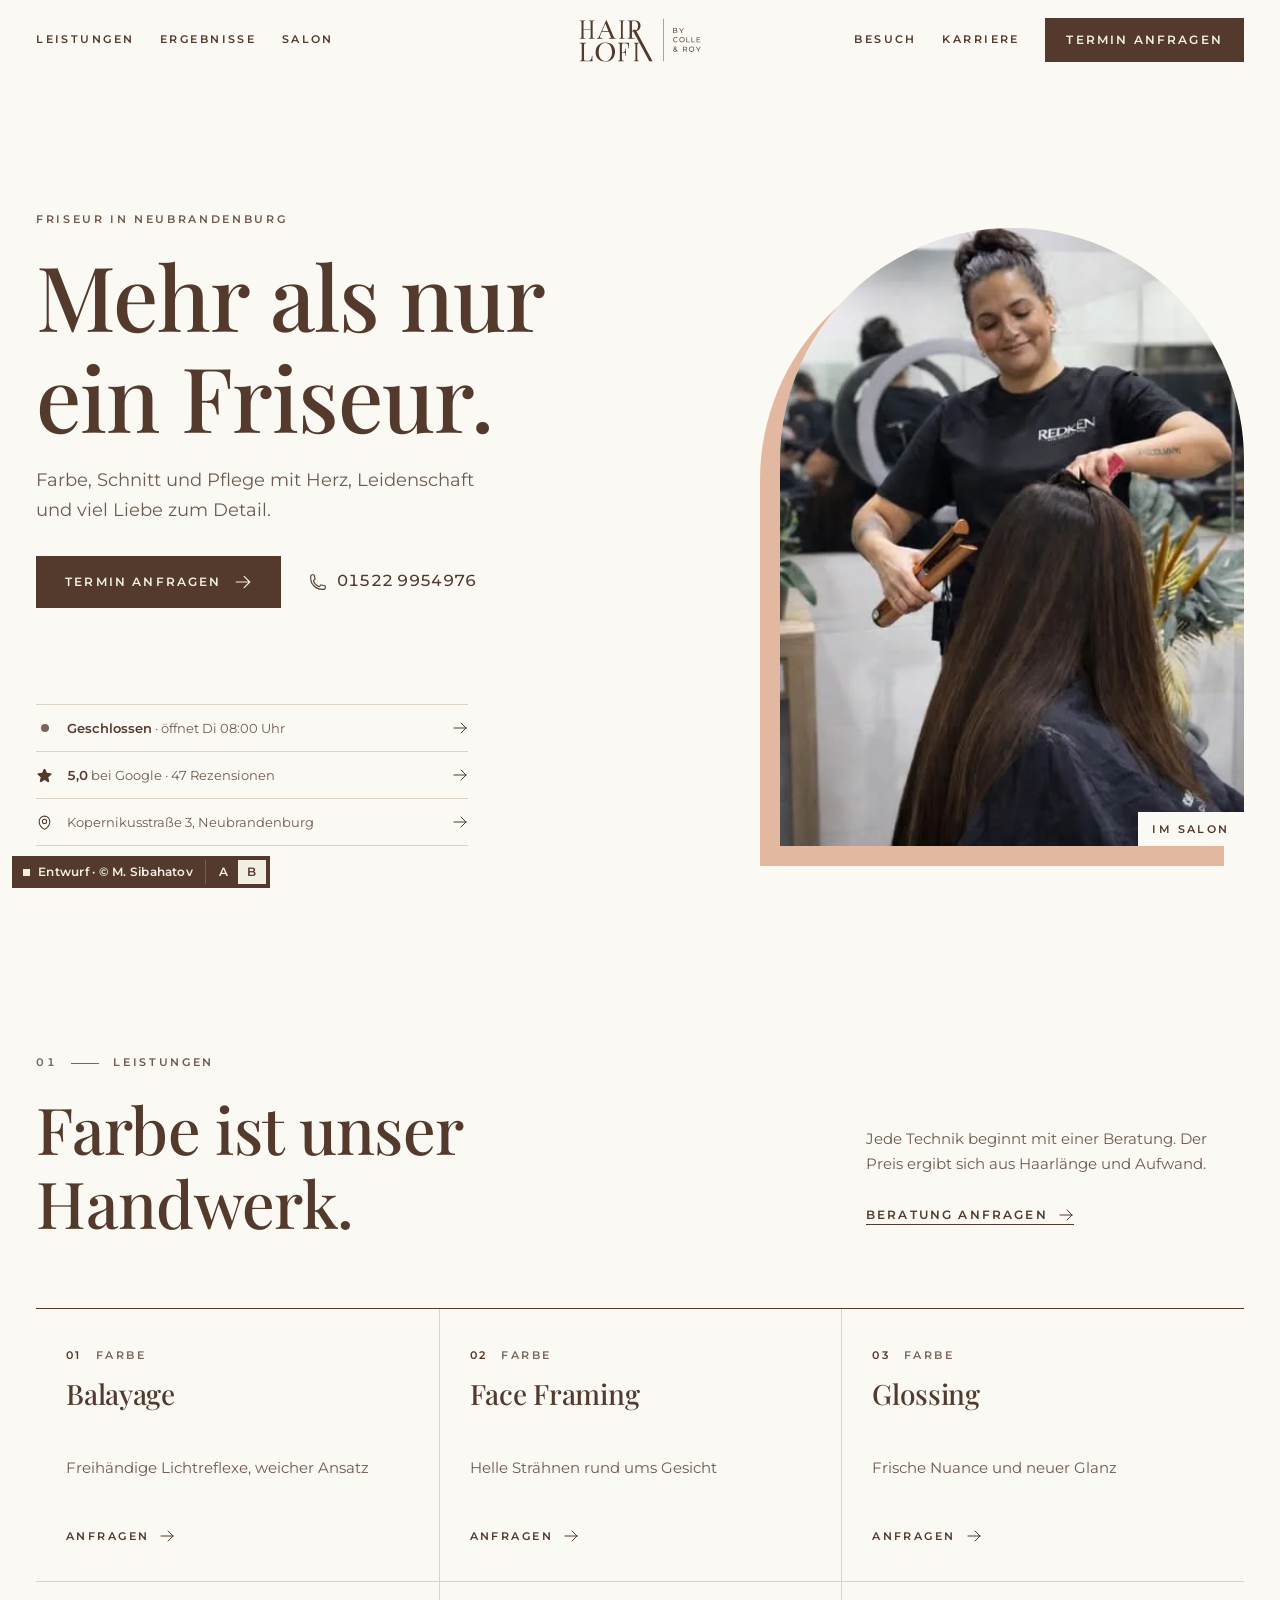
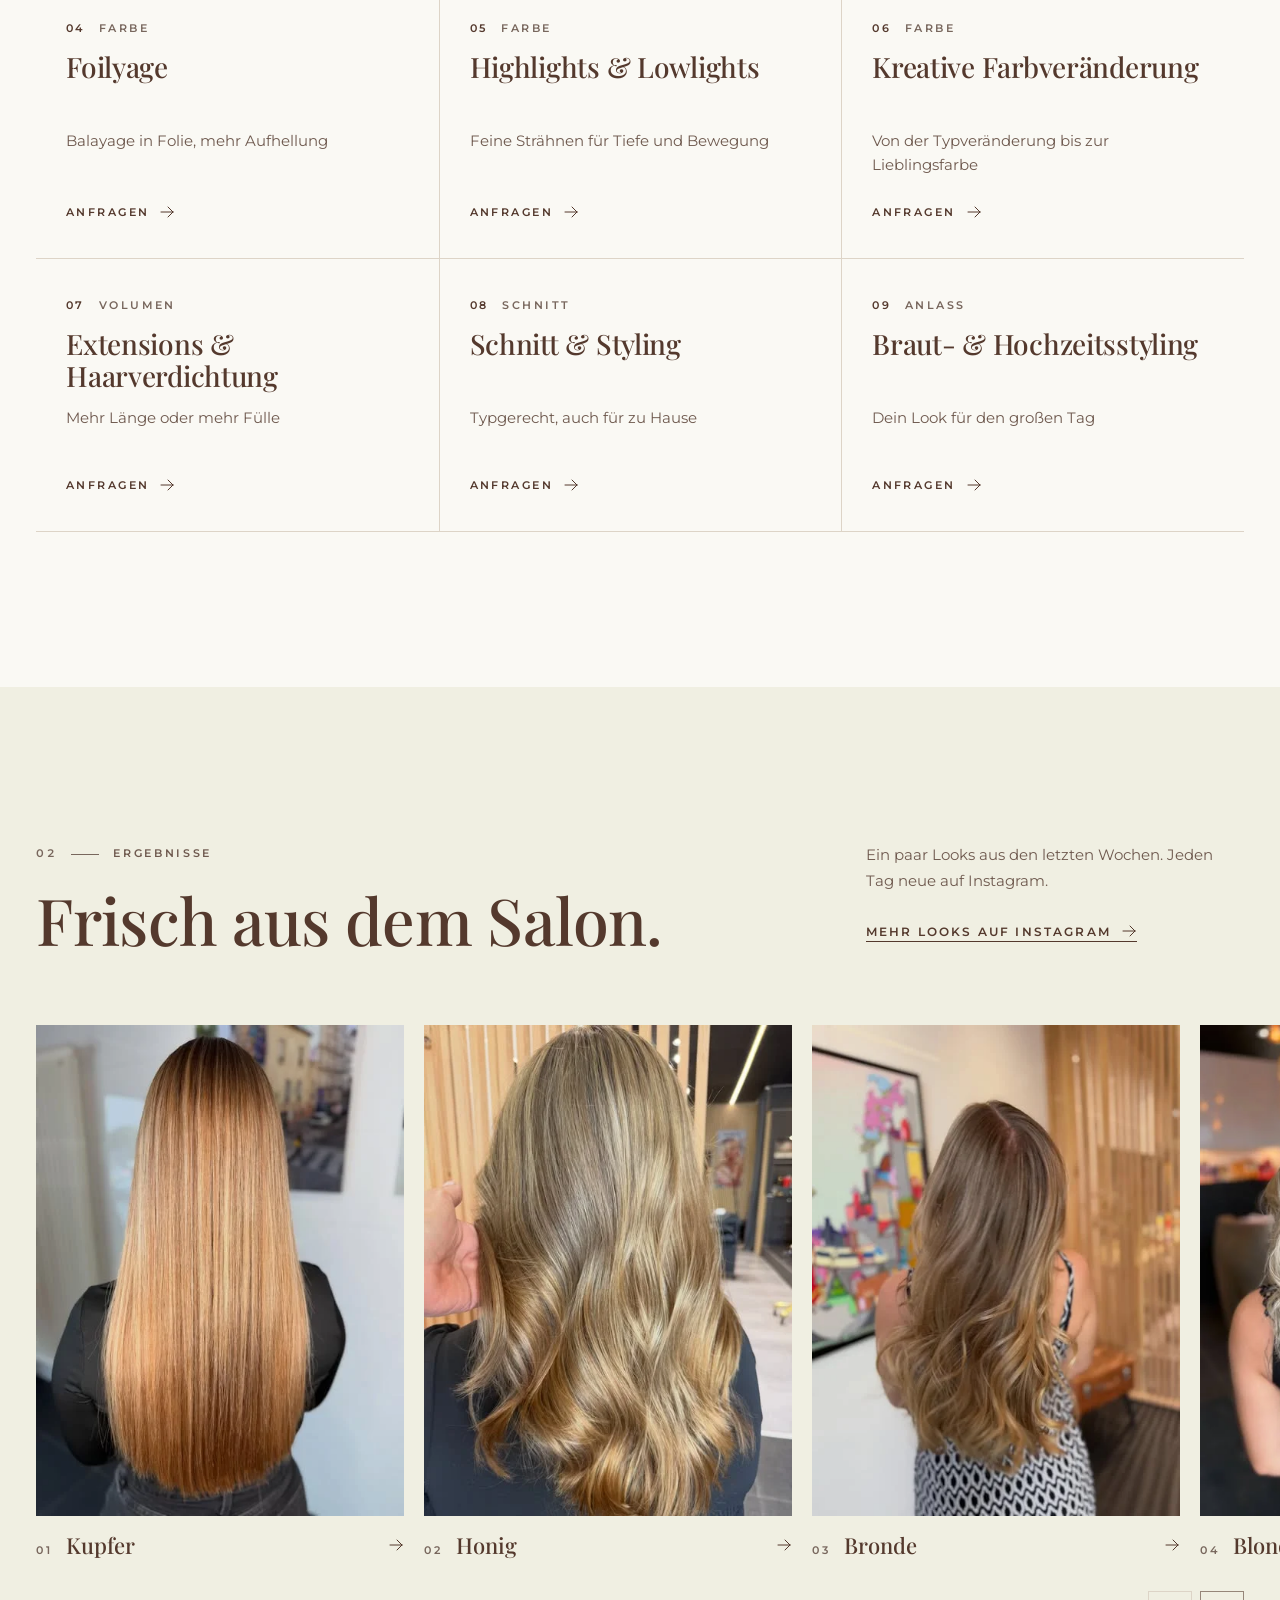
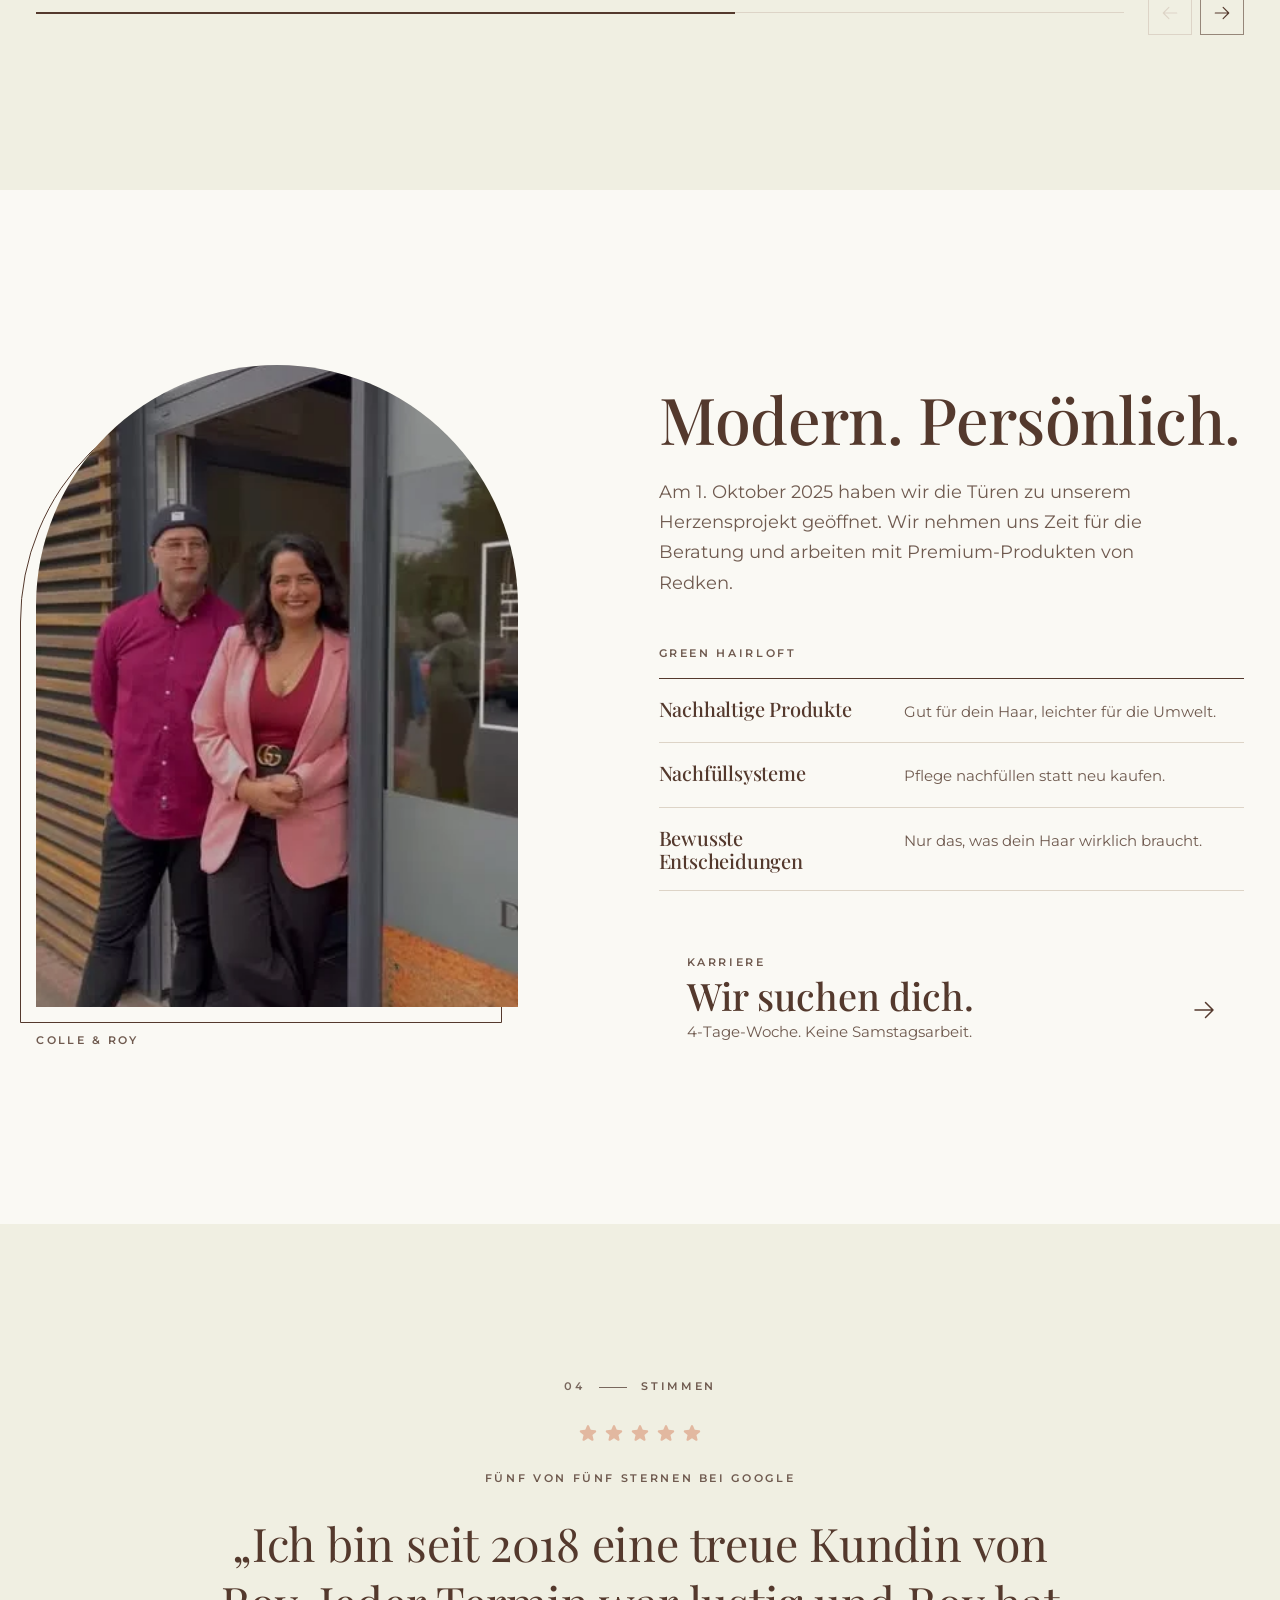
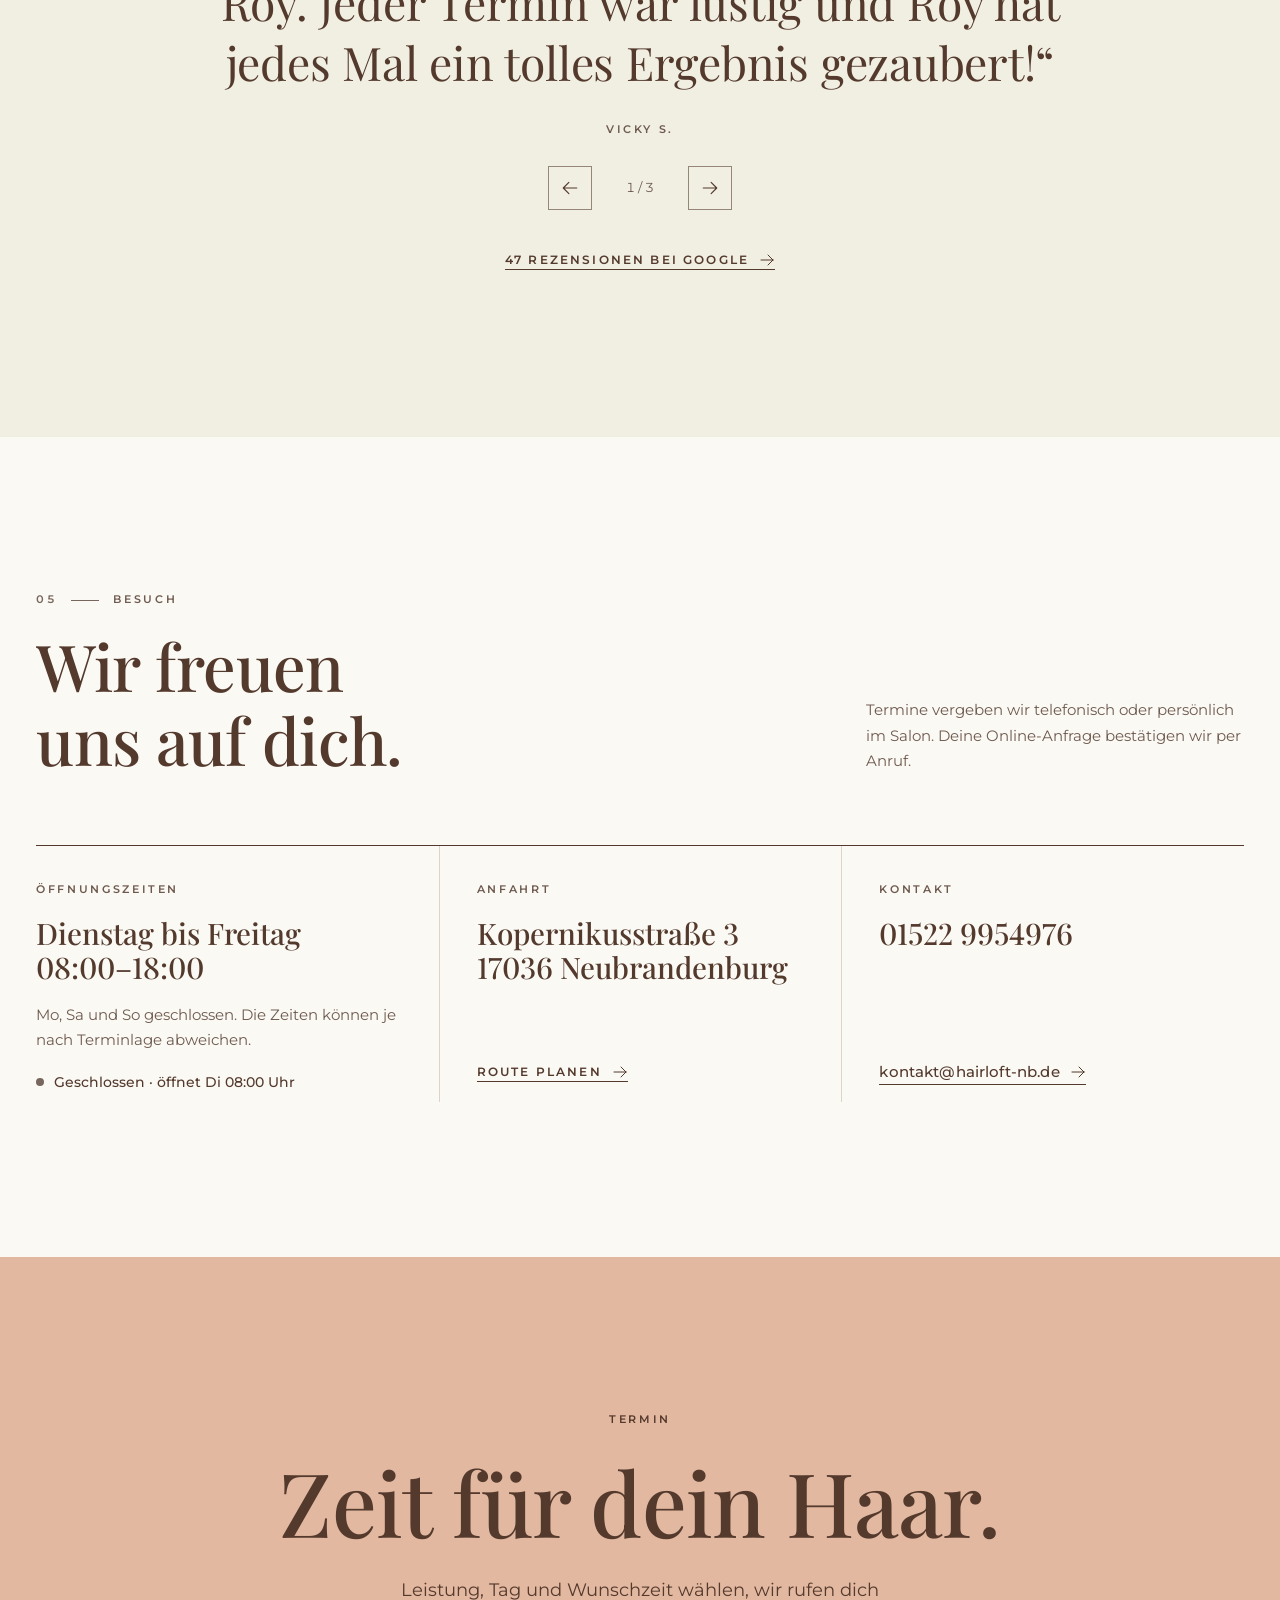
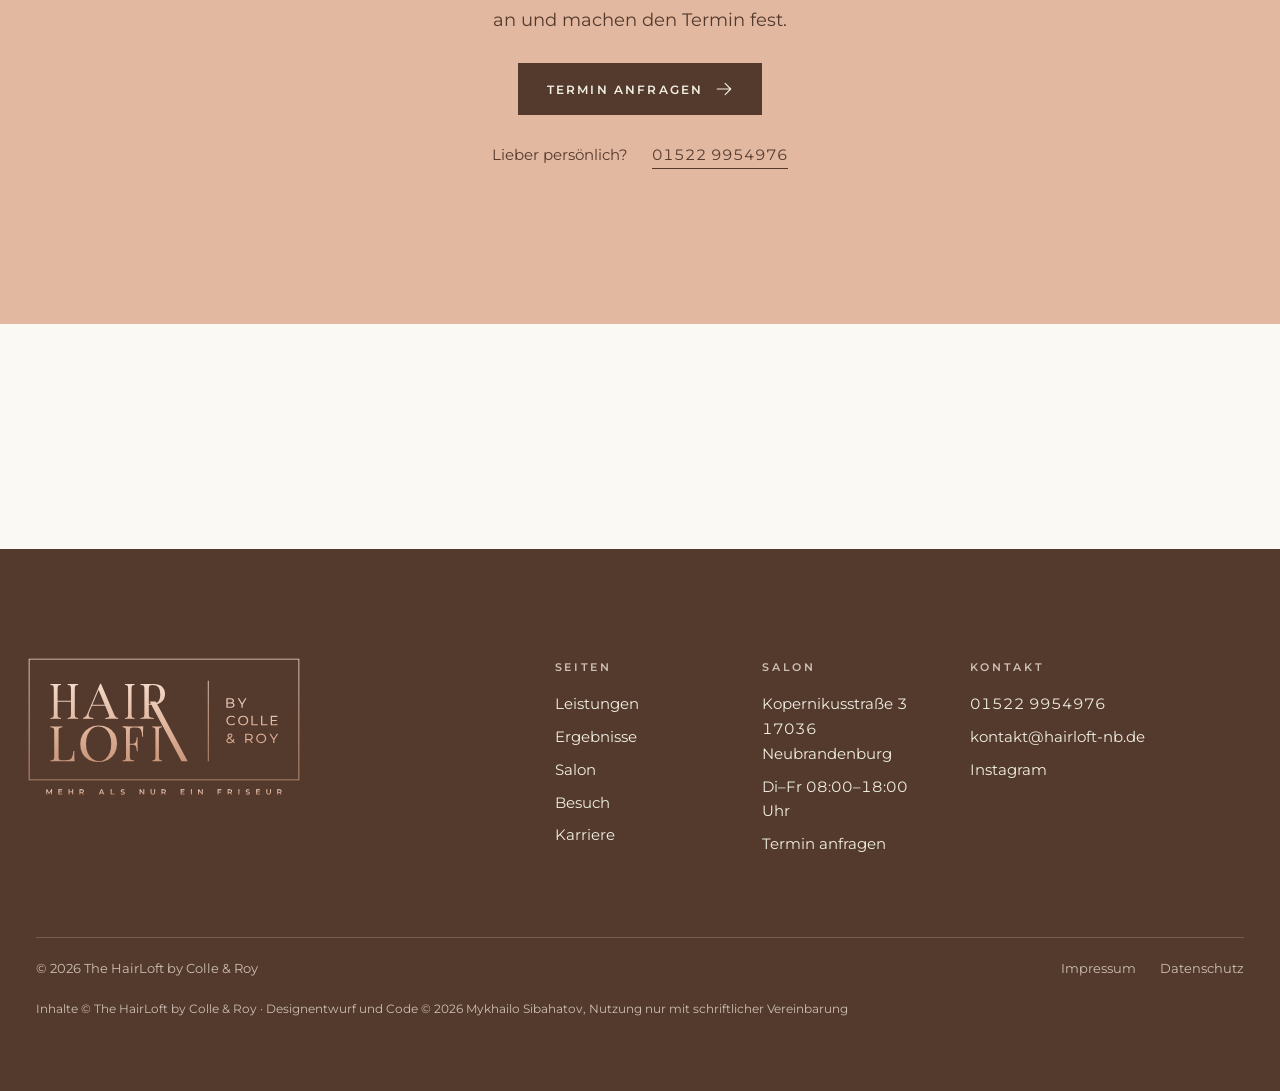
==== v2/index.html @ b436d0bb "Entwurf B in v2/: a classic atelier layout with the logo's type, arch portraits and calm scroll moti" ====
<!doctype html>
<!--
  Designentwurf B „The HairLoft by Colle & Roy“, Neubrandenburg
  Gestaltung und Code © 2026 Mykhailo Sibahatov. Alle Rechte vorbehalten.
  Nur zur Ansicht. Kopieren, Veröffentlichen oder Weiterverwenden ohne schriftliche
  Vereinbarung ist nicht gestattet. Siehe LICENSE.
-->
<html lang="de">
<head>
<meta charset="utf-8">
<meta name="viewport" content="width=device-width, initial-scale=1, viewport-fit=cover">
<script>(function(d){d.className+=' js';d.style.setProperty('--screen',innerHeight+'px');setTimeout(function(){if(!window.HL2)d.classList.add('rv-fallback')},2500)})(document.documentElement);</script>
<title>The HairLoft by Colle &amp; Roy · Friseur in Neubrandenburg</title>
<meta name="description" content="The HairLoft by Colle &amp; Roy: dein Friseur in Neubrandenburg für Balayage, Face Framing, Glossing, Extensions und typgerechtes Styling. Kopernikusstraße 3, Di–Fr 08–18 Uhr.">
<meta name="robots" content="noindex">
<meta name="copyright" content="Designentwurf und Code © 2026 Mykhailo Sibahatov. Alle Rechte vorbehalten.">
<meta name="theme-color" content="#faf9f4">
<link rel="canonical" href="https://www.hairloft-nb.de/">
<link rel="icon" href="../assets/favicon.svg" type="image/svg+xml">
<link rel="preload" href="fonts/playfair-vf.woff2" as="font" type="font/woff2" crossorigin>
<link rel="preload" href="fonts/montserrat-vf.woff2" as="font" type="font/woff2" crossorigin>
<link rel="stylesheet" href="css/v2.css?v=1">
<meta property="og:type" content="website">
<meta property="og:title" content="The HairLoft by Colle &amp; Roy · Friseur in Neubrandenburg">
<meta property="og:description" content="Mehr als nur ein Friseur. Individuelle Farbtechniken, typgerechtes Styling und hochwertige Haarpflege in Neubrandenburg.">
<meta property="og:locale" content="de_DE">
<script type="application/ld+json">
{
  "@context": "https://schema.org",
  "@type": "HairSalon",
  "name": "The HairLoft by Colle & Roy",
  "slogan": "Mehr als nur ein Friseur",
  "url": "https://www.hairloft-nb.de/",
  "telephone": "+4915229954976",
  "email": "kontakt@hairloft-nb.de",
  "foundingDate": "2025-10-01",
  "address": {
    "@type": "PostalAddress",
    "streetAddress": "Kopernikusstraße 3",
    "postalCode": "17036",
    "addressLocality": "Neubrandenburg",
    "addressCountry": "DE"
  },
  "openingHoursSpecification": [{
    "@type": "OpeningHoursSpecification",
    "dayOfWeek": ["Tuesday", "Wednesday", "Thursday", "Friday"],
    "opens": "08:00",
    "closes": "18:00"
  }],
  "sameAs": ["https://www.instagram.com/the_hairloft_by_colle_roy_/"]
}
</script>
</head>
<body class="tail">
<a class="skip" href="#main">Zum Inhalt springen</a>
<!-- partial:sprite --><svg class="sprite" aria-hidden="true" focusable="false"><symbol id="i-phone" viewBox="0 0 24 24"><path d="M2.25 6.75c0 8.284 6.716 15 15 15h2.25a2.25 2.25 0 0 0 2.25-2.25v-1.372c0-.516-.351-.966-.852-1.091l-4.423-1.106c-.44-.11-.902.055-1.173.417l-.97 1.293c-.282.376-.769.542-1.21.38a12.035 12.035 0 0 1-7.143-7.143c-.162-.441.004-.928.38-1.21l1.293-.97c.363-.271.527-.734.417-1.173L6.963 3.102a1.125 1.125 0 0 0-1.091-.852H4.5A2.25 2.25 0 0 0 2.25 4.5v2.25Z"/></symbol><symbol id="i-paper-clip" viewBox="0 0 24 24"><path d="m18.375 12.739-7.693 7.693a4.5 4.5 0 0 1-6.364-6.364l10.94-10.94A3 3 0 1 1 19.5 7.372L8.552 18.32m.009-.01-.01.01m5.699-9.941-7.81 7.81a1.5 1.5 0 0 0 2.112 2.13"/></symbol><symbol id="i-document-text" viewBox="0 0 24 24"><path d="M19.5 14.25v-2.625a3.375 3.375 0 0 0-3.375-3.375h-1.5A1.125 1.125 0 0 1 13.5 7.125v-1.5a3.375 3.375 0 0 0-3.375-3.375H8.25m0 12.75h7.5m-7.5 3H12M10.5 2.25H5.625c-.621 0-1.125.504-1.125 1.125v17.25c0 .621.504 1.125 1.125 1.125h12.75c.621 0 1.125-.504 1.125-1.125V11.25a9 9 0 0 0-9-9Z"/></symbol><symbol id="i-arrow-right" viewBox="0 0 24 24"><path d="M13.5 4.5 21 12m0 0-7.5 7.5M21 12H3"/></symbol><symbol id="i-arrow-left" viewBox="0 0 24 24"><path d="M10.5 19.5 3 12m0 0 7.5-7.5M3 12h18"/></symbol><symbol id="i-arrow-up-right" viewBox="0 0 24 24"><path d="m4.5 19.5 15-15m0 0H8.25m11.25 0v11.25"/></symbol><symbol id="i-arrow-long-right" viewBox="0 0 24 24"><path d="M17.25 8.25 21 12m0 0-3.75 3.75M21 12H3"/></symbol><symbol id="i-map-pin" viewBox="0 0 24 24"><path d="M15 10.5a3 3 0 1 1-6 0 3 3 0 0 1 6 0Z"/><path d="M19.5 10.5c0 7.142-7.5 11.25-7.5 11.25S4.5 17.642 4.5 10.5a7.5 7.5 0 1 1 15 0Z"/></symbol><symbol id="i-clock" viewBox="0 0 24 24"><path d="M12 6v6h4.5m4.5 0a9 9 0 1 1-18 0 9 9 0 0 1 18 0Z"/></symbol><symbol id="i-check" viewBox="0 0 24 24"><path d="m4.5 12.75 6 6 9-13.5"/></symbol><symbol id="i-x-mark" viewBox="0 0 24 24"><path d="M6 18 18 6M6 6l12 12"/></symbol><symbol id="i-chevron-left" viewBox="0 0 24 24"><path d="M15.75 19.5 8.25 12l7.5-7.5"/></symbol><symbol id="i-chevron-right" viewBox="0 0 24 24"><path d="m8.25 4.5 7.5 7.5-7.5 7.5"/></symbol><symbol id="i-calendar-days" viewBox="0 0 24 24"><path d="M6.75 3v2.25M17.25 3v2.25M3 18.75V7.5a2.25 2.25 0 0 1 2.25-2.25h13.5A2.25 2.25 0 0 1 21 7.5v11.25m-18 0A2.25 2.25 0 0 0 5.25 21h13.5A2.25 2.25 0 0 0 21 18.75m-18 0v-7.5A2.25 2.25 0 0 1 5.25 9h13.5A2.25 2.25 0 0 1 21 11.25v7.5m-9-6h.008v.008H12v-.008ZM12 15h.008v.008H12V15Zm0 2.25h.008v.008H12v-.008ZM9.75 15h.008v.008H9.75V15Zm0 2.25h.008v.008H9.75v-.008ZM7.5 15h.008v.008H7.5V15Zm0 2.25h.008v.008H7.5v-.008Zm6.75-4.5h.008v.008h-.008v-.008Zm0 2.25h.008v.008h-.008V15Zm0 2.25h.008v.008h-.008v-.008Zm2.25-4.5h.008v.008H16.5v-.008Zm0 2.25h.008v.008H16.5V15Z"/></symbol><symbol id="i-envelope" viewBox="0 0 24 24"><path d="M21.75 6.75v10.5a2.25 2.25 0 0 1-2.25 2.25h-15a2.25 2.25 0 0 1-2.25-2.25V6.75m19.5 0A2.25 2.25 0 0 0 19.5 4.5h-15a2.25 2.25 0 0 0-2.25 2.25m19.5 0v.243a2.25 2.25 0 0 1-1.07 1.916l-7.5 4.615a2.25 2.25 0 0 1-2.36 0L3.32 8.91a2.25 2.25 0 0 1-1.07-1.916V6.75"/></symbol><symbol id="i-sparkles" viewBox="0 0 24 24"><path d="M9.813 15.904 9 18.75l-.813-2.846a4.5 4.5 0 0 0-3.09-3.09L2.25 12l2.846-.813a4.5 4.5 0 0 0 3.09-3.09L9 5.25l.813 2.846a4.5 4.5 0 0 0 3.09 3.09L15.75 12l-2.846.813a4.5 4.5 0 0 0-3.09 3.09ZM18.259 8.715 18 9.75l-.259-1.035a3.375 3.375 0 0 0-2.455-2.456L14.25 6l1.036-.259a3.375 3.375 0 0 0 2.455-2.456L18 2.25l.259 1.035a3.375 3.375 0 0 0 2.456 2.456L21.75 6l-1.035.259a3.375 3.375 0 0 0-2.456 2.456ZM16.894 20.567 16.5 21.75l-.394-1.183a2.25 2.25 0 0 0-1.423-1.423L13.5 18.75l1.183-.394a2.25 2.25 0 0 0 1.423-1.423l.394-1.183.394 1.183a2.25 2.25 0 0 0 1.423 1.423l1.183.394-1.183.394a2.25 2.25 0 0 0-1.423 1.423Z"/></symbol><symbol id="i-heart" viewBox="0 0 24 24"><path d="M21 8.25c0-2.485-2.099-4.5-4.688-4.5-1.935 0-3.597 1.126-4.312 2.733-.715-1.607-2.377-2.733-4.313-2.733C5.1 3.75 3 5.765 3 8.25c0 7.22 9 12 9 12s9-4.78 9-12Z"/></symbol><symbol id="i-academic-cap" viewBox="0 0 24 24"><path d="M4.26 10.147a60.438 60.438 0 0 0-.491 6.347A48.62 48.62 0 0 1 12 20.904a48.62 48.62 0 0 1 8.232-4.41 60.46 60.46 0 0 0-.491-6.347m-15.482 0a50.636 50.636 0 0 0-2.658-.813A59.906 59.906 0 0 1 12 3.493a59.903 59.903 0 0 1 10.399 5.84c-.896.248-1.783.52-2.658.814m-15.482 0A50.717 50.717 0 0 1 12 13.489a50.702 50.702 0 0 1 7.74-3.342M6.75 15a.75.75 0 1 0 0-1.5.75.75 0 0 0 0 1.5Zm0 0v-3.675A55.378 55.378 0 0 1 12 8.443m-7.007 11.55A5.981 5.981 0 0 0 6.75 15.75v-1.5"/></symbol><symbol id="i-banknotes" viewBox="0 0 24 24"><path d="M2.25 18.75a60.07 60.07 0 0 1 15.797 2.101c.727.198 1.453-.342 1.453-1.096V18.75M3.75 4.5v.75A.75.75 0 0 1 3 6h-.75m0 0v-.375c0-.621.504-1.125 1.125-1.125H20.25M2.25 6v9m18-10.5v.75c0 .414.336.75.75.75h.75m-1.5-1.5h.375c.621 0 1.125.504 1.125 1.125v9.75c0 .621-.504 1.125-1.125 1.125h-.375m1.5-1.5H21a.75.75 0 0 0-.75.75v.75m0 0H3.75m0 0h-.375a1.125 1.125 0 0 1-1.125-1.125V15m1.5 1.5v-.75A.75.75 0 0 0 3 15h-.75M15 10.5a3 3 0 1 1-6 0 3 3 0 0 1 6 0Zm3 0h.008v.008H18V10.5Zm-12 0h.008v.008H6V10.5Z"/></symbol><symbol id="i-user-group" viewBox="0 0 24 24"><path d="M18 18.72a9.094 9.094 0 0 0 3.741-.479 3 3 0 0 0-4.682-2.72m.94 3.198.001.031c0 .225-.012.447-.037.666A11.944 11.944 0 0 1 12 21c-2.17 0-4.207-.576-5.963-1.584A6.062 6.062 0 0 1 6 18.719m12 0a5.971 5.971 0 0 0-.941-3.197m0 0A5.995 5.995 0 0 0 12 12.75a5.995 5.995 0 0 0-5.058 2.772m0 0a3 3 0 0 0-4.681 2.72 8.986 8.986 0 0 0 3.74.477m.94-3.197a5.971 5.971 0 0 0-.94 3.197M15 6.75a3 3 0 1 1-6 0 3 3 0 0 1 6 0Zm6 3a2.25 2.25 0 1 1-4.5 0 2.25 2.25 0 0 1 4.5 0Zm-13.5 0a2.25 2.25 0 1 1-4.5 0 2.25 2.25 0 0 1 4.5 0Z"/></symbol><symbol id="i-arrow-path" viewBox="0 0 24 24"><path d="M16.023 9.348h4.992v-.001M2.985 19.644v-4.992m0 0h4.992m-4.993 0 3.181 3.183a8.25 8.25 0 0 0 13.803-3.7M4.031 9.865a8.25 8.25 0 0 1 13.803-3.7l3.181 3.182m0-4.991v4.99"/></symbol><symbol id="i-scissors" viewBox="0 0 24 24"><path d="m7.848 8.25 1.536.887M7.848 8.25a3 3 0 1 1-5.196-3 3 3 0 0 1 5.196 3Zm1.536.887a2.165 2.165 0 0 1 1.083 1.839c.005.351.054.695.14 1.024M9.384 9.137l2.077 1.199M7.848 15.75l1.536-.887m-1.536.887a3 3 0 1 1-5.196 3 3 3 0 0 1 5.196-3Zm1.536-.887a2.165 2.165 0 0 0 1.083-1.838c.005-.352.054-.695.14-1.025m-1.223 2.863 2.077-1.199m0-3.328a4.323 4.323 0 0 1 2.068-1.379l5.325-1.628a4.5 4.5 0 0 1 2.48-.044l.803.215-7.794 4.5m-2.882-1.664A4.33 4.33 0 0 0 10.607 12m3.736 0 7.794 4.5-.802.215a4.5 4.5 0 0 1-2.48-.043l-5.326-1.629a4.324 4.324 0 0 1-2.068-1.379M14.343 12l-2.882 1.664"/></symbol><symbol id="i-sun" viewBox="0 0 24 24"><path d="M12 3v2.25m6.364.386-1.591 1.591M21 12h-2.25m-.386 6.364-1.591-1.591M12 18.75V21m-4.773-4.227-1.591 1.591M5.25 12H3m4.227-4.773L5.636 5.636M15.75 12a3.75 3.75 0 1 1-7.5 0 3.75 3.75 0 0 1 7.5 0Z"/></symbol><symbol id="i-check-badge" viewBox="0 0 24 24"><path d="M9 12.75 11.25 15 15 9.75M21 12c0 1.268-.63 2.39-1.593 3.068a3.745 3.745 0 0 1-1.043 3.296 3.745 3.745 0 0 1-3.296 1.043A3.745 3.745 0 0 1 12 21c-1.268 0-2.39-.63-3.068-1.593a3.746 3.746 0 0 1-3.296-1.043 3.745 3.745 0 0 1-1.043-3.296A3.745 3.745 0 0 1 3 12c0-1.268.63-2.39 1.593-3.068a3.745 3.745 0 0 1 1.043-3.296 3.746 3.746 0 0 1 3.296-1.043A3.746 3.746 0 0 1 12 3c1.268 0 2.39.63 3.068 1.593a3.746 3.746 0 0 1 3.296 1.043 3.746 3.746 0 0 1 1.043 3.296A3.745 3.745 0 0 1 21 12Z"/></symbol><symbol id="i-globe-europe-africa" viewBox="0 0 24 24"><path d="m20.893 13.393-1.135-1.135a2.252 2.252 0 0 1-.421-.585l-1.08-2.16a.414.414 0 0 0-.663-.107.827.827 0 0 1-.812.21l-1.273-.363a.89.89 0 0 0-.738 1.595l.587.39c.59.395.674 1.23.172 1.732l-.2.2c-.212.212-.33.498-.33.796v.41c0 .409-.11.809-.32 1.158l-1.315 2.191a2.11 2.11 0 0 1-1.81 1.025 1.055 1.055 0 0 1-1.055-1.055v-1.172c0-.92-.56-1.747-1.414-2.089l-.655-.261a2.25 2.25 0 0 1-1.383-2.46l.007-.042a2.25 2.25 0 0 1 .29-.787l.09-.15a2.25 2.25 0 0 1 2.37-1.048l1.178.236a1.125 1.125 0 0 0 1.302-.795l.208-.73a1.125 1.125 0 0 0-.578-1.315l-.665-.332-.091.091a2.25 2.25 0 0 1-1.591.659h-.18c-.249 0-.487.1-.662.274a.931.931 0 0 1-1.458-1.137l1.411-2.353a2.25 2.25 0 0 0 .286-.76m11.928 9.869A9 9 0 0 0 8.965 3.525m11.928 9.868A9 9 0 1 1 8.965 3.525"/></symbol><symbol id="i-chat-bubble-left-right" viewBox="0 0 24 24"><path d="M20.25 8.511c.884.284 1.5 1.128 1.5 2.097v4.286c0 1.136-.847 2.1-1.98 2.193-.34.027-.68.052-1.02.072v3.091l-3-3c-1.354 0-2.694-.055-4.02-.163a2.115 2.115 0 0 1-.825-.242m9.345-8.334a2.126 2.126 0 0 0-.476-.095 48.64 48.64 0 0 0-8.048 0c-1.131.094-1.976 1.057-1.976 2.192v4.286c0 .837.46 1.58 1.155 1.951m9.345-8.334V6.637c0-1.621-1.152-3.026-2.76-3.235A48.455 48.455 0 0 0 11.25 3c-2.115 0-4.198.137-6.24.402-1.608.209-2.76 1.614-2.76 3.235v6.226c0 1.621 1.152 3.026 2.76 3.235.577.075 1.157.14 1.74.194V21l4.155-4.155"/></symbol><symbol id="i-camera" viewBox="0 0 24 24"><path d="M6.827 6.175A2.31 2.31 0 0 1 5.186 7.23c-.38.054-.757.112-1.134.175C2.999 7.58 2.25 8.507 2.25 9.574V18a2.25 2.25 0 0 0 2.25 2.25h15A2.25 2.25 0 0 0 21.75 18V9.574c0-1.067-.75-1.994-1.802-2.169a47.865 47.865 0 0 0-1.134-.175 2.31 2.31 0 0 1-1.64-1.055l-.822-1.316a2.192 2.192 0 0 0-1.736-1.039 48.774 48.774 0 0 0-5.232 0 2.192 2.192 0 0 0-1.736 1.039l-.821 1.316Z"/><path d="M16.5 12.75a4.5 4.5 0 1 1-9 0 4.5 4.5 0 0 1 9 0ZM18.75 10.5h.008v.008h-.008V10.5Z"/></symbol><symbol id="i-star-solid" viewBox="0 0 24 24"><path fill-rule="evenodd" d="M10.788 3.21c.448-1.077 1.976-1.077 2.424 0l2.082 5.006 5.404.434c1.164.093 1.636 1.545.749 2.305l-4.117 3.527 1.257 5.273c.271 1.136-.964 2.033-1.96 1.425L12 18.354 7.373 21.18c-.996.608-2.231-.29-1.96-1.425l1.257-5.273-4.117-3.527c-.887-.76-.415-2.212.749-2.305l5.404-.434 2.082-5.005Z" clip-rule="evenodd"/></symbol></svg><!-- /partial:sprite -->

<!-- partial:header -->
<header class="hdr" id="top">
  <nav class="wrap hdr__bar" aria-label="Hauptnavigation">
    <a class="hdr__logo" href="index.html" aria-label="The HairLoft by Colle &amp; Roy, zur Startseite"><img src="../assets/logo-ink.svg" alt="" width="121" height="44"></a>
    <div class="hdr__l">
      <a class="nav__link" href="index.html#leistungen"><span class="roll" data-roll>Leistungen</span></a>
      <a class="nav__link" href="index.html#ergebnisse"><span class="roll" data-roll>Ergebnisse</span></a>
      <a class="nav__link" href="index.html#salon"><span class="roll" data-roll>Salon</span></a>
    </div>
    <div class="hdr__r">
      <a class="nav__link" href="index.html#besuch"><span class="roll" data-roll>Besuch</span></a>
      <a class="nav__link" href="karriere.html"><span class="roll" data-roll>Karriere</span></a>
      <a class="btn btn--sm" href="termin.html" data-modal="book"><span>Termin anfragen</span></a>
    </div>
    <button class="nav__toggle" type="button" aria-expanded="false" aria-controls="menu" aria-label="Menü öffnen" data-desktop="(min-width: 62.5rem)"><span></span><span></span></button>
  </nav>
  <div class="menu" id="menu">
    <div class="menu__panel">
      <div class="menu__list">
        <a class="menu__row" href="index.html#leistungen"><span>Leistungen</span><svg class="i"><use href="#i-arrow-right"/></svg></a>
        <a class="menu__row" href="index.html#ergebnisse"><span>Ergebnisse</span><svg class="i"><use href="#i-arrow-right"/></svg></a>
        <a class="menu__row" href="index.html#salon"><span>Salon</span><svg class="i"><use href="#i-arrow-right"/></svg></a>
        <a class="menu__row" href="index.html#besuch"><span>Besuch</span><svg class="i"><use href="#i-arrow-right"/></svg></a>
        <a class="menu__row" href="karriere.html"><span>Karriere</span><svg class="i"><use href="#i-arrow-right"/></svg></a>
      </div>
      <p class="menu__status" data-status><span class="dot" aria-hidden="true"></span><span><span data-status-short>Di–Fr</span> <span data-status-rest>08–18 Uhr</span></span></p>
      <div class="menu__foot">
        <a class="btn" href="termin.html" data-modal="book"><svg class="i"><use href="#i-calendar-days"/></svg><span>Termin</span></a>
        <a class="btn btn--line" href="tel:+4915229954976"><svg class="i"><use href="#i-phone"/></svg><span>Anrufen</span></a>
      </div>
    </div>
  </div>
</header>
<!-- /partial:header -->

<main id="main">

  <!-- Hero: one screen, pinned; the first section slides over it -->
  <section class="hero" aria-labelledby="hero-title">
    <div class="wrap hero__in">
      <div class="hero__text">
        <p class="eyebrow rv">Friseur in Neubrandenburg</p>
        <h1 id="hero-title" class="rv-lines" data-split>Mehr als nur ein Friseur.</h1>
        <p class="lead rv" style="--i:2">Farbe, Schnitt und Pflege mit Herz, Leidenschaft und viel Liebe zum Detail.</p>
        <div class="actions rv" style="--i:3">
          <a class="btn" href="termin.html" data-modal="book"><span>Termin anfragen</span><svg class="i i--go"><use href="#i-arrow-right"/></svg></a>
          <a class="tel" href="tel:+4915229954976" aria-label="Anrufen: 01522 9954976"><svg class="i"><use href="#i-phone"/></svg><span>01522 9954976</span></a>
        </div>
      </div>
      <ul class="hero__facts rv" style="--i:4">
        <li><a href="#besuch" data-status><span class="dot" aria-hidden="true"></span><span><strong data-status-short>Di–Fr</strong> <span data-status-rest>08–18 Uhr</span></span><svg class="i go"><use href="#i-arrow-right"/></svg></a></li>
        <li><a href="#stimmen"><svg class="i i--solid"><use href="#i-star-solid"/></svg><span><strong class="num">5,0</strong> bei Google · 47 Rezensionen</span><svg class="i go"><use href="#i-arrow-right"/></svg></a></li>
        <li><a href="#besuch"><svg class="i"><use href="#i-map-pin"/></svg><span>Kopernikusstraße 3, Neubrandenburg</span><svg class="i go"><use href="#i-arrow-right"/></svg></a></li>
      </ul>
      <figure class="hero__photo rv" style="--i:1">
        <div class="arch-set arch-set--rose">
          <div class="arch"><img src="../assets/img/stylistin-bei-der-arbeit.webp" alt="Stylistin glättet im HairLoft langes dunkles Haar" width="480" height="640" fetchpriority="high" style="object-position: 50% 22%" data-drift></div>
        </div>
        <figcaption class="hero__cap">Im Salon</figcaption>
      </figure>
    </div>
  </section>

  <!-- 01 Leistungen -->
  <section class="sec" id="leistungen" aria-labelledby="leistungen-title">
    <div class="wrap">
      <div class="sec__head">
        <div class="sec__title">
          <p class="eyebrow rv"><span class="no">01</span>Leistungen</p>
          <h2 id="leistungen-title" class="rv-lines" data-split>Farbe ist unser Handwerk.</h2>
        </div>
        <div class="sec__side rv" style="--i:2">
          <p class="note">Jede Technik beginnt mit einer Beratung. Der Preis ergibt sich aus Haarlänge und Aufwand.</p>
          <a class="link" href="termin.html?leistung=beratung" data-modal="book"><span>Beratung anfragen</span><svg class="i"><use href="#i-arrow-right"/></svg></a>
        </div>
      </div>
      <ul class="svcs">
        <li class="rv"><a class="svc" href="termin.html?leistung=balayage" data-modal="book">
          <span class="svc__k"><span class="no">01</span>Farbe</span>
          <h3 class="svc__t">Balayage</h3>
          <p class="svc__d">Freihändige Lichtreflexe, weicher Ansatz</p>
          <span class="svc__go"><span>Anfragen</span><svg class="i" aria-hidden="true"><use href="#i-arrow-right"/></svg></span>
        </a></li>
        <li class="rv" style="--i:1"><a class="svc" href="termin.html?leistung=face-framing" data-modal="book">
          <span class="svc__k"><span class="no">02</span>Farbe</span>
          <h3 class="svc__t">Face Framing</h3>
          <p class="svc__d">Helle Strähnen rund ums Gesicht</p>
          <span class="svc__go"><span>Anfragen</span><svg class="i" aria-hidden="true"><use href="#i-arrow-right"/></svg></span>
        </a></li>
        <li class="rv" style="--i:2"><a class="svc" href="termin.html?leistung=glossing" data-modal="book">
          <span class="svc__k"><span class="no">03</span>Farbe</span>
          <h3 class="svc__t">Glossing</h3>
          <p class="svc__d">Frische Nuance und neuer Glanz</p>
          <span class="svc__go"><span>Anfragen</span><svg class="i" aria-hidden="true"><use href="#i-arrow-right"/></svg></span>
        </a></li>
        <li class="rv"><a class="svc" href="termin.html?leistung=foilyage" data-modal="book">
          <span class="svc__k"><span class="no">04</span>Farbe</span>
          <h3 class="svc__t">Foilyage</h3>
          <p class="svc__d">Balayage in Folie, mehr Aufhellung</p>
          <span class="svc__go"><span>Anfragen</span><svg class="i" aria-hidden="true"><use href="#i-arrow-right"/></svg></span>
        </a></li>
        <li class="rv" style="--i:1"><a class="svc" href="termin.html?leistung=highlights-lowlights" data-modal="book">
          <span class="svc__k"><span class="no">05</span>Farbe</span>
          <h3 class="svc__t">Highlights &amp; Lowlights</h3>
          <p class="svc__d">Feine Strähnen für Tiefe und Bewegung</p>
          <span class="svc__go"><span>Anfragen</span><svg class="i" aria-hidden="true"><use href="#i-arrow-right"/></svg></span>
        </a></li>
        <li class="rv" style="--i:2"><a class="svc" href="termin.html?leistung=farbveraenderung" data-modal="book">
          <span class="svc__k"><span class="no">06</span>Farbe</span>
          <h3 class="svc__t">Kreative Farbveränderung</h3>
          <p class="svc__d">Von der Typveränderung bis zur Lieblingsfarbe</p>
          <span class="svc__go"><span>Anfragen</span><svg class="i" aria-hidden="true"><use href="#i-arrow-right"/></svg></span>
        </a></li>
        <li class="rv"><a class="svc" href="termin.html?leistung=extensions" data-modal="book">
          <span class="svc__k"><span class="no">07</span>Volumen</span>
          <h3 class="svc__t">Extensions &amp; Haarverdichtung</h3>
          <p class="svc__d">Mehr Länge oder mehr Fülle</p>
          <span class="svc__go"><span>Anfragen</span><svg class="i" aria-hidden="true"><use href="#i-arrow-right"/></svg></span>
        </a></li>
        <li class="rv" style="--i:1"><a class="svc" href="termin.html?leistung=schnitt-styling" data-modal="book">
          <span class="svc__k"><span class="no">08</span>Schnitt</span>
          <h3 class="svc__t">Schnitt &amp; Styling</h3>
          <p class="svc__d">Typgerecht, auch für zu Hause</p>
          <span class="svc__go"><span>Anfragen</span><svg class="i" aria-hidden="true"><use href="#i-arrow-right"/></svg></span>
        </a></li>
        <li class="rv" style="--i:2"><a class="svc" href="termin.html?leistung=brautstyling" data-modal="book">
          <span class="svc__k"><span class="no">09</span>Anlass</span>
          <h3 class="svc__t">Braut- &amp; Hochzeitsstyling</h3>
          <p class="svc__d">Dein Look für den großen Tag</p>
          <span class="svc__go"><span>Anfragen</span><svg class="i" aria-hidden="true"><use href="#i-arrow-right"/></svg></span>
        </a></li>
      </ul>
    </div>
  </section>

  <!-- 02 Ergebnisse: a sideways reel -->
  <section class="sec sec--cream" id="ergebnisse" aria-labelledby="ergebnisse-title">
    <div class="wrap">
      <div class="sec__head">
        <div class="sec__title">
          <p class="eyebrow rv"><span class="no">02</span>Ergebnisse</p>
          <h2 id="ergebnisse-title" class="rv-lines" data-split>Frisch aus dem Salon.</h2>
        </div>
        <div class="sec__side rv" style="--i:2">
          <p class="note">Ein paar Looks aus den letzten Wochen. Jeden Tag neue auf Instagram.</p>
          <a class="link" href="https://www.instagram.com/the_hairloft_by_colle_roy_/" target="_blank" rel="noopener"><span>Mehr Looks auf Instagram</span><svg class="i"><use href="#i-arrow-right"/></svg></a>
        </div>
      </div>
    </div>
    <div class="reel rv" data-reel>
      <ul class="reel__track" aria-label="Ergebnisse">
        <li class="look"><a href="https://www.instagram.com/the_hairloft_by_colle_roy_/" target="_blank" rel="noopener" aria-label="Kupfer: auf Instagram ansehen">
          <span class="look__img"><img src="../assets/img/ergebnis-kupfer.webp" alt="Langes glattes Haar mit Kupferverlauf, Rückansicht" width="480" height="640" loading="lazy" draggable="false"></span>
          <span class="look__cap"><span class="no">01</span><span class="look__name">Kupfer</span><svg class="i"><use href="#i-arrow-right"/></svg></span>
        </a></li>
        <li class="look"><a href="https://www.instagram.com/the_hairloft_by_colle_roy_/" target="_blank" rel="noopener" aria-label="Honig: auf Instagram ansehen">
          <span class="look__img"><img src="../assets/img/ergebnis-honigblond.webp" alt="Honigblondes Haar mit hellen Strähnen, Rückansicht" width="480" height="640" loading="lazy" draggable="false"></span>
          <span class="look__cap"><span class="no">02</span><span class="look__name">Honig</span><svg class="i"><use href="#i-arrow-right"/></svg></span>
        </a></li>
        <li class="look"><a href="https://www.instagram.com/the_hairloft_by_colle_roy_/" target="_blank" rel="noopener" aria-label="Bronde: auf Instagram ansehen">
          <span class="look__img"><img src="../assets/img/ergebnis-bronde.webp" alt="Braunes Haar mit goldenem Balayage-Verlauf, Rückansicht" width="480" height="640" loading="lazy" draggable="false"></span>
          <span class="look__cap"><span class="no">03</span><span class="look__name">Bronde</span><svg class="i"><use href="#i-arrow-right"/></svg></span>
        </a></li>
        <li class="look"><a href="https://www.instagram.com/the_hairloft_by_colle_roy_/" target="_blank" rel="noopener" aria-label="Blonde Wellen: auf Instagram ansehen">
          <span class="look__img"><img src="../assets/img/ergebnis-blond-wellen.webp" alt="Hellblonde lange Wellen, Rückansicht" width="480" height="640" loading="lazy" draggable="false"></span>
          <span class="look__cap"><span class="no">04</span><span class="look__name">Blonde Wellen</span><svg class="i"><use href="#i-arrow-right"/></svg></span>
        </a></li>
        <li class="look"><a href="https://www.instagram.com/the_hairloft_by_colle_roy_/" target="_blank" rel="noopener" aria-label="Kühles Blond: auf Instagram ansehen">
          <span class="look__img"><img src="../assets/img/ergebnis-kuehles-blond.webp" alt="Kühles Blond mit weichen Wellen, Rückansicht" width="480" height="640" loading="lazy" draggable="false"></span>
          <span class="look__cap"><span class="no">05</span><span class="look__name">Kühles Blond</span><svg class="i"><use href="#i-arrow-right"/></svg></span>
        </a></li>
      </ul>
      <div class="wrap reel__ctl">
        <div class="reel__bar" aria-hidden="true"><span></span></div>
        <div class="reel__btns">
          <button class="sq" type="button" data-reel-prev aria-label="Vorherige Bilder"><svg class="i"><use href="#i-arrow-left"/></svg></button>
          <button class="sq" type="button" data-reel-next aria-label="Nächste Bilder"><svg class="i"><use href="#i-arrow-right"/></svg></button>
        </div>
      </div>
    </div>
  </section>

  <!-- 03 Salon -->
  <section class="sec" id="salon" aria-labelledby="salon-title">
    <div class="wrap salon">
      <figure class="salon__photo rv">
        <div class="arch-set arch-set--line">
          <div class="arch"><img src="../assets/img/colle-und-roy.webp" alt="Colle und Roy vor dem Eingang ihres Salons in der Kopernikusstraße" width="361" height="640" loading="lazy" style="object-position: 30% 50%" data-drift></div>
        </div>
        <figcaption>Colle &amp; Roy</figcaption>
      </figure>
      <div class="salon__text">
        <p class="eyebrow rv"><span class="no">03</span>Der Salon</p>
        <h2 id="salon-title" class="rv-lines" data-split>Modern. Persönlich.</h2>
        <p class="lead rv" style="--i:2">Am 1. Oktober 2025 haben wir die Türen zu unserem Herzensprojekt geöffnet. Wir nehmen uns Zeit für die Beratung und arbeiten mit Premium-Produkten von Redken.</p>
        <div class="green rv" style="--i:3">
          <p class="eyebrow">Green HairLoft</p>
          <ul class="green__list">
            <li><h3>Nachhaltige Produkte</h3><p>Gut für dein Haar, leichter für die Umwelt.</p></li>
            <li><h3>Nachfüllsysteme</h3><p>Pflege nachfüllen statt neu kaufen.</p></li>
            <li><h3>Bewusste Entscheidungen</h3><p>Nur das, was dein Haar wirklich braucht.</p></li>
          </ul>
        </div>
        <a class="teaser rv" href="karriere.html">
          <span class="eyebrow">Karriere</span>
          <span class="teaser__t">Wir suchen dich.</span>
          <span class="teaser__d">4-Tage-Woche. Keine Samstagsarbeit.</span>
          <svg class="i" aria-hidden="true"><use href="#i-arrow-right"/></svg>
        </a>
      </div>
    </div>
  </section>

  <!-- 04 Stimmen: one at a time -->
  <section class="sec sec--cream" id="stimmen" aria-labelledby="stimmen-title">
    <div class="wrap voices" data-quotes>
      <p class="eyebrow rv"><span class="no">04</span>Stimmen</p>
      <div class="stars rv" aria-hidden="true"><svg class="i i--solid"><use href="#i-star-solid"/></svg><svg class="i i--solid"><use href="#i-star-solid"/></svg><svg class="i i--solid"><use href="#i-star-solid"/></svg><svg class="i i--solid"><use href="#i-star-solid"/></svg><svg class="i i--solid"><use href="#i-star-solid"/></svg></div>
      <h2 id="stimmen-title" class="voices__title rv">Fünf von fünf Sternen bei Google</h2>
      <div class="quotes rv" style="--i:1" aria-live="polite">
        <blockquote class="is-active">
          <p class="quote">„Ich bin seit 2018 eine treue Kundin von Roy. Jeder Termin war lustig und Roy hat jedes Mal ein tolles Ergebnis gezaubert!“</p>
          <cite>Vicky S.</cite>
        </blockquote>
        <blockquote>
          <p class="quote">„Heute zum ersten Mal das Hairloft besucht – und was soll ich sagen? Ich bin begeistert und rundum zufrieden.“</p>
          <cite>Franz</cite>
        </blockquote>
        <blockquote>
          <p class="quote">„Die beiden sind immer super freundlich, professionell und nehmen sich Zeit für eine ausführliche Beratung.“</p>
          <cite>Leonie G.</cite>
        </blockquote>
      </div>
      <div class="pager rv" style="--i:2">
        <button class="sq" type="button" data-quote-prev aria-label="Vorherige Rezension"><svg class="i"><use href="#i-arrow-left"/></svg></button>
        <span class="pager__count num" data-quote-count>1 / 3</span>
        <button class="sq" type="button" data-quote-next aria-label="Nächste Rezension"><svg class="i"><use href="#i-arrow-right"/></svg></button>
      </div>
      <a class="link rv" style="--i:3" href="https://www.google.com/maps/search/?api=1&amp;query=The%20HairLoft%20by%20Colle%20%26%20Roy%20Neubrandenburg&amp;query_place_id=ChIJ-3U61SDFq0cRtDoljQ-3JzA" target="_blank" rel="noopener"><span>47 Rezensionen bei Google</span><svg class="i"><use href="#i-arrow-right"/></svg></a>
    </div>
  </section>

  <!-- 05 Besuch -->
  <section class="sec" id="besuch" aria-labelledby="besuch-title">
    <div class="wrap">
      <div class="sec__head">
        <div class="sec__title">
          <p class="eyebrow rv"><span class="no">05</span>Besuch</p>
          <h2 id="besuch-title" class="rv-lines" data-split>Wir freuen uns auf dich.</h2>
        </div>
        <div class="sec__side rv" style="--i:2">
          <p class="note">Termine vergeben wir telefonisch oder persönlich im Salon. Deine Online-Anfrage bestätigen wir per Anruf.</p>
        </div>
      </div>
      <div class="visit">
        <div class="visit__c rv" data-status>
          <p class="eyebrow">Öffnungszeiten</p>
          <p class="visit__big num">Dienstag bis Freitag<br>08:00–18:00</p>
          <p class="note">Mo, Sa und So geschlossen. Die Zeiten können je nach Terminlage abweichen.</p>
          <p class="visit__status"><span class="dot" aria-hidden="true"></span><span><span data-status-short>Di–Fr</span> <span data-status-rest>08–18 Uhr</span></span></p>
        </div>
        <div class="visit__c rv" style="--i:1">
          <p class="eyebrow">Anfahrt</p>
          <address class="visit__big">Kopernikusstraße&nbsp;3<br>17036 Neubrandenburg</address>
          <a class="link" href="https://www.google.com/maps/dir/?api=1&amp;destination=Kopernikusstra%C3%9Fe%203%2C%2017036%20Neubrandenburg&amp;destination_place_id=ChIJ-3U61SDFq0cRtDoljQ-3JzA" target="_blank" rel="noopener"><span>Route planen</span><svg class="i"><use href="#i-arrow-right"/></svg></a>
        </div>
        <div class="visit__c rv" style="--i:2">
          <p class="eyebrow">Kontakt</p>
          <p class="visit__big num"><a href="tel:+4915229954976">01522&nbsp;9954976</a></p>
          <a class="link link--mail" href="mailto:kontakt@hairloft-nb.de"><span>kontakt@hairloft-nb.de</span><svg class="i"><use href="#i-arrow-right"/></svg></a>
        </div>
      </div>
    </div>
  </section>

  <!-- Closing: the rose band, the footer slides over it -->
  <section class="cta on-rose" aria-labelledby="cta-title">
    <div class="wrap cta__in">
      <p class="eyebrow rv">Termin</p>
      <h2 id="cta-title" class="rv-lines" data-split>Zeit für dein Haar.</h2>
      <p class="lead rv" style="--i:2">Leistung, Tag und Wunschzeit wählen, wir rufen dich an und machen den Termin fest.</p>
      <div class="actions rv" style="--i:3">
        <a class="btn" href="termin.html" data-modal="book"><span>Termin anfragen</span><svg class="i i--go"><use href="#i-arrow-right"/></svg></a>
      </div>
      <p class="cta__alt rv" style="--i:4"><span>Lieber persönlich?</span><a class="num" href="tel:+4915229954976">01522 9954976</a></p>
    </div>
  </section>

</main>

<!-- partial:footer -->
<footer class="ftr">
  <div class="wrap ftr__in">
    <div class="ftr__brand">
      <img src="../assets/logo-framed.svg" alt="The HairLoft by Colle &amp; Roy. Mehr als nur ein Friseur." width="340" height="173" loading="lazy">
    </div>
    <nav class="ftr__col" aria-label="Seiten">
      <p class="ftr__k">Seiten</p>
      <ul class="ftr__list">
        <li><a href="index.html#leistungen">Leistungen</a></li>
        <li><a href="index.html#ergebnisse">Ergebnisse</a></li>
        <li><a href="index.html#salon">Salon</a></li>
        <li><a href="index.html#besuch">Besuch</a></li>
        <li><a href="karriere.html">Karriere</a></li>
      </ul>
    </nav>
    <div class="ftr__col">
      <p class="ftr__k">Salon</p>
      <ul class="ftr__list">
        <li class="num">Kopernikusstraße 3<br>17036 Neubrandenburg</li>
        <li class="num">Di–Fr 08:00–18:00 Uhr</li>
        <li><a href="termin.html" data-modal="book">Termin anfragen</a></li>
      </ul>
    </div>
    <div class="ftr__col ftr__col--w">
      <p class="ftr__k">Kontakt</p>
      <ul class="ftr__list">
        <li><a class="num" href="tel:+4915229954976">01522 9954976</a></li>
        <li><a href="mailto:kontakt@hairloft-nb.de">kontakt@hairloft-nb.de</a></li>
        <li><a href="https://www.instagram.com/the_hairloft_by_colle_roy_/" target="_blank" rel="noopener">Instagram</a></li>
      </ul>
    </div>
  </div>
  <div class="wrap ftr__base">
    <span>© 2026 The HairLoft by Colle &amp; Roy</span>
    <nav aria-label="Rechtliches"><a href="impressum.html">Impressum</a><a href="datenschutz.html">Datenschutz</a></nav>
  </div>
  <p class="wrap ftr__credit">Inhalte © The HairLoft by Colle &amp; Roy · Designentwurf und Code © 2026 Mykhailo Sibahatov, Nutzung nur mit schriftlicher Vereinbarung</p>
</footer>
<div class="draft-tag"><span class="draft-tag__dot" aria-hidden="true"></span><span>Entwurf · © M. Sibahatov</span><span class="sr-only">Designentwurf von Mykhailo Sibahatov, nicht zur Veröffentlichung freigegeben.</span><span class="draft-tag__ver"><a href="../index.html" data-ver="../"><span class="sr-only">Entwurf </span>A</a><span aria-current="page"><span class="sr-only">Entwurf </span>B</span></span></div>
<!-- /partial:footer -->

<!-- partial:booking -->
<div class="overlay" id="book" aria-hidden="true">
  <form class="modal" id="booking" data-wizard role="dialog" aria-modal="true" aria-labelledby="book-title" action="https://api.web3forms.com/submit" method="POST">
    <input type="hidden" name="access_key" value="WEB3FORMS-KEY">
    <input type="hidden" name="subject" value="Terminanfrage über die Website">
    <input type="hidden" name="from_name" value="HairLoft Website">
    <input type="checkbox" name="botcheck" style="display:none" tabindex="-1" autocomplete="off">
    <input type="hidden" name="datum" value="">
    <input type="hidden" name="uhrzeit" value="">

    <div class="modal__bar">
      <p class="modal__name" id="book-title">Terminanfrage</p>
      <p class="modal__count" data-wz-count aria-live="polite">Schritt 1 von 4</p>
      <button class="modal__x" type="button" data-close aria-label="Schließen"><svg class="i"><use href="#i-x-mark"/></svg></button>
    </div>
    <ol class="prog" style="--n:4" aria-label="Fortschritt">
      <li><button type="button" data-wz-go="0"><span class="prog__no">1</span><svg class="i" aria-hidden="true"><use href="#i-check"/></svg><span class="prog__t">Leistung</span></button></li>
      <li><button type="button" data-wz-go="1"><span class="prog__no">2</span><svg class="i" aria-hidden="true"><use href="#i-check"/></svg><span class="prog__t">Termin</span></button></li>
      <li><button type="button" data-wz-go="2"><span class="prog__no">3</span><svg class="i" aria-hidden="true"><use href="#i-check"/></svg><span class="prog__t">Kontakt</span></button></li>
      <li><button type="button" data-wz-go="3"><span class="prog__no">4</span><svg class="i" aria-hidden="true"><use href="#i-check"/></svg><span class="prog__t">Senden</span></button></li>
    </ol>

    <div class="modal__body">
      <div class="step is-active" data-step data-group="leistung" role="group" aria-labelledby="bk-q1">
        <div class="step__q">
          <p class="label"><span class="no">01</span><span class="bar" aria-hidden="true"></span><span>Leistung</span></p>
          <h2 id="bk-q1" tabindex="-1">Was dürfen wir für dich tun?</h2>
          <p class="small">Unsicher? Wähle die Beratung, den Rest klären wir am Telefon.</p>
          <p class="err" role="alert">Bitte wähle eine Leistung.</p>
        </div>
        <div class="step__a">
          <div class="snap">
            <div class="seg seg--list" style="--n:2" role="radiogroup" aria-labelledby="bk-q1">
                <label><input type="radio" name="leistung" value="Balayage" data-slug="balayage"><span>Balayage</span></label>
                <label><input type="radio" name="leistung" value="Face Framing" data-slug="face-framing"><span>Face Framing</span></label>
                <label><input type="radio" name="leistung" value="Glossing" data-slug="glossing"><span>Glossing</span></label>
                <label><input type="radio" name="leistung" value="Foilyage" data-slug="foilyage"><span>Foilyage</span></label>
                <label><input type="radio" name="leistung" value="Highlights &amp; Lowlights" data-slug="highlights-lowlights"><span>Highlights &amp; Lowlights</span></label>
                <label><input type="radio" name="leistung" value="Kreative Farbveränderung" data-slug="farbveraenderung"><span>Farb&shy;veränderung</span></label>
                <label><input type="radio" name="leistung" value="Extensions &amp; Haarverdichtung" data-slug="extensions"><span>Extensions &amp; Haar&shy;verdichtung</span></label>
                <label><input type="radio" name="leistung" value="Schnitt &amp; Styling" data-slug="schnitt-styling"><span>Schnitt &amp; Styling</span></label>
                <label><input type="radio" name="leistung" value="Braut- &amp; Hochzeitsstyling" data-slug="brautstyling"><span>Braut- &amp; Hochzeits&shy;styling</span></label>
                <label><input type="radio" name="leistung" value="Beratung" data-slug="beratung"><span>Erst nur Beratung</span></label>
            </div>
          </div>
          <div class="field">
            <span class="field__label" id="bk-who">Bei wem?</span>
            <div class="snap">
              <div class="seg" style="--n:3" role="radiogroup" aria-labelledby="bk-who">
                <label><input type="radio" name="stylist" value="Colle" data-label="bei Colle"><span>Colle</span></label>
                <label><input type="radio" name="stylist" value="Roy" data-label="bei Roy"><span>Roy</span></label>
                <label><input type="radio" name="stylist" value="egal" data-label="bei Colle oder Roy" checked><span>Egal</span></label>
              </div>
            </div>
          </div>
        </div>
      </div>

      <div class="step step--when" data-step data-group="datum uhrzeit" role="group" aria-labelledby="bk-q2">
        <div class="step__q">
          <p class="label"><span class="no">02</span><span class="bar" aria-hidden="true"></span><span>Termin</span></p>
          <h2 id="bk-q2" tabindex="-1">Wann passt es dir?</h2>
          <p class="small">Wähle einen Tag, dann erscheinen daneben seine Uhrzeiten. Die Zeit ist ein Wunsch, wir bestätigen sie dir am Telefon.</p>
          <p class="err" role="alert">Bitte wähle einen Tag und eine Uhrzeit.</p>
        </div>
        <div class="step__a">
          <div class="snap">
            <div class="when">
              <div class="cal" data-cal role="group" aria-label="Tag"></div>
              <div class="slots" data-slots role="group" aria-label="Uhrzeit" aria-live="polite"></div>
            </div>
          </div>
          <p class="cal__legend"><span class="lg-today"><i></i>heute</span><span><i></i>geschlossen oder vorbei</span></p>
        </div>
      </div>

      <div class="step" data-step role="group" aria-labelledby="bk-q4">
        <div class="step__q">
          <p class="label"><span class="no">03</span><span class="bar" aria-hidden="true"></span><span>Kontakt</span></p>
          <h2 id="bk-q4" tabindex="-1">Wie erreichen wir dich?</h2>
          <p class="small">Wir rufen dich an und machen den Termin fest.</p>
        </div>
        <div class="step__a">
          <div class="snap"><div class="form-rows">
            <div class="field">
              <label for="bk-name">Name</label>
              <input class="input" id="bk-name" name="name" type="text" autocomplete="name" data-required>
              <span class="err">Bitte gib deinen Namen an.</span>
            </div>
            <div class="field">
              <label for="bk-phone">Telefon</label>
              <input class="input" id="bk-phone" name="telefon" type="tel" autocomplete="tel" inputmode="tel" data-required>
              <span class="err">Bitte gib eine gültige Telefonnummer an.</span>
            </div>
            <div class="field full">
              <label for="bk-mail">E-Mail <span class="opt-tag">(optional)</span></label>
              <input class="input" id="bk-mail" name="email" type="email" autocomplete="email">
              <span class="err">Bitte prüfe die E-Mail-Adresse.</span>
            </div>
            <div class="field full">
              <span class="field__label" id="bk-first">Warst du schon bei uns? <span class="opt-tag">(optional)</span></span>
              <div class="snap">
                <div class="seg" style="--n:2" role="radiogroup" aria-labelledby="bk-first">
                  <label><input type="radio" name="neukunde" value="War schon da"><span>Ja</span></label>
                  <label><input type="radio" name="neukunde" value="Erster Besuch"><span>Nein, erster Besuch</span></label>
                </div>
              </div>
            </div>
          </div></div>
        </div>
      </div>

      <div class="step" data-step role="group" aria-labelledby="bk-q5">
        <div class="step__q">
          <p class="label"><span class="no">04</span><span class="bar" aria-hidden="true"></span><span>Senden</span></p>
          <h2 id="bk-q5" tabindex="-1">Passt alles?</h2>
          <p class="small">Unverbindlich. Der Termin gilt erst, wenn wir ihn dir am Telefon bestätigt haben.</p>
        </div>
        <div class="step__a">
          <dl class="sum">
            <dt>Leistung</dt><dd><span data-sum="leistung" data-empty="–"></span>, <span data-sum="stylist"></span></dd>
            <dt>Termin</dt><dd><span data-sum="datum" data-empty="–"></span>, <span data-sum="uhrzeit" data-empty="–"></span></dd>
            <dt>Kontakt</dt><dd><span data-sum="name" data-empty="–"></span>, <span class="num" data-sum="telefon" data-empty="–"></span></dd>
          </dl>
          <div class="field">
            <label for="bk-note">Nachricht <span class="opt-tag">(optional)</span></label>
            <textarea class="input" id="bk-note" name="nachricht" rows="2" placeholder="Zum Beispiel deine aktuelle Haarfarbe oder ein Wunschlook"></textarea>
          </div>
          <label class="check">
            <input type="checkbox" name="einwilligung" value="ja" data-required>
            <span class="check__box"><svg class="i"><use href="#i-check"/></svg></span>
            <span>Ich bin einverstanden, dass meine Angaben zur Bearbeitung der Anfrage verwendet werden. Mehr in der <a href="datenschutz.html" target="_blank" rel="noopener">Datenschutzerklärung</a>.</span>
          </label>
        </div>
      </div>

      <div class="step step--done" data-wz-done>
        <div class="mark"><svg class="i"><use href="#i-check"/></svg></div>
        <h2 tabindex="-1">Anfrage gesendet.</h2>
        <p>Danke! Wir rufen dich an und bestätigen deinen Termin.</p>
        <p class="small" data-draft>Entwurf: Das Formular ist noch nicht angeschlossen, es wurde nichts versendet.</p>
      </div>
    </div>

    <p class="modal__sum is-blank" data-error="Nicht gesendet. Bitte ruf uns an: 01522 9954976" aria-live="polite">
      <strong>Deine Anfrage</strong>
      <span class="modal__hint">Deine Auswahl erscheint hier.</span>
      <span data-sum="leistung" class="is-empty"></span><span data-sum="stylist" data-with="leistung" class="is-empty"></span><span data-sum="datum" class="is-empty"></span><span data-sum="uhrzeit" class="is-empty"></span>
    </p>
    <div class="modal__foot">
      <button class="btn modal__back" type="button" data-wz-back><svg class="i"><use href="#i-arrow-left"/></svg><span>Zurück</span></button>
      <button class="btn modal__next" type="submit" data-wz-next data-send="Anfrage senden"><span>Weiter</span><svg class="i i--go"><use href="#i-arrow-right"/></svg></button>
    </div>
  </form>
</div>
<!-- /partial:booking -->

<script src="js/lenis.min.js?v=1" defer></script>
<script src="../js/main.js?v=17" defer></script>
<script src="../js/booking.js?v=17" defer></script>
<script src="js/v2.js?v=1" defer></script>
</body>
</html>
---- v2/css/v2.css ----
/* The HairLoft by Colle & Roy · Entwurf B ("Atelier")
   A calm, classic page: one centred container, generous white space, the logo's own type (Playfair Display
   for titles, roman only, never italic; Montserrat for text and labels), arch-framed portraits as the one curve.

   Colour, as in Entwurf A: rose gold (the logo's middle stop) is the one accent, always solid; it never sits on
   Potting Soil (on brown the type is cream or white, the logo is the only rose gold on brown), and two brown
   blocks never touch. No green except the small "open now" dot.

   Motion (techniques from the Vias Media redesign): smooth scrolling on mouse and trackpad (Lenis), titles that
   rise line by line, a pinned hero the first section slides over, the footer sliding over the last section,
   letter-roll hovers in the header, page changes as view transitions. Every scene has a static default and is
   switched off under prefers-reduced-motion. Shared logic (hours, status, the step modals) is ../js/main.js. */

/* ---------- Fonts (self-hosted, SIL OFL: fonts/OFL-*.txt) ---------- */
@font-face {
  font-family: "HL Display";
  src: url("../fonts/playfair-vf.woff2") format("woff2");
  font-weight: 400 700;
  font-style: normal;
  font-display: swap;
}
@font-face {
  font-family: "HL Sans";
  src: url("../fonts/montserrat-vf.woff2") format("woff2");
  font-weight: 300 700;
  font-style: normal;
  font-display: swap;
}

/* ---------- Tokens ---------- */
:root {
  --paper: #faf9f4;      /* page ground */
  --cream: #f0efe2;      /* Cannoli Cream: the wash for alternating sections and hovers */
  --linen: #f0efe2;
  --rose: #e2b8a0;       /* rose gold, the one accent, solid */
  --blush: #e2b8a0;
  --ink: #54392d;        /* Potting Soil */
  --ink-2: #6f5a4f;
  --ink-3: #78675d;      /* 4.7:1 on paper */
  --hair: #ddd4c7;       /* hairlines (decoration only) */
  --edge: #968679;       /* field borders: 3.4:1 on paper */
  --line: var(--ink);
  --on-ink: #f0efe2;     /* type on brown: 8.6:1 */
  --on-ink-2: #cdbfb4;   /* quieter type on brown: 5.6:1 */
  --ink-line: #75604f;   /* lines on brown */
  --ok: #2e7d4f;
  --err: #b3261e;

  --f-display: "HL Display", "Playfair Display", Georgia, "Times New Roman", serif;
  --f-body: "HL Sans", "Montserrat", system-ui, -apple-system, "Segoe UI", sans-serif;

  --maxw: 84rem;
  --hdr-h: 5rem;
  --ctl-h: 3.25rem;      /* one height for every control */
  --ease: cubic-bezier(0.2, 0.7, 0.1, 1);
  --ease-io: cubic-bezier(0.7, 0, 0.2, 1);
  --slow: 1.1s;

  /* one fluid spacing system; breakpoints change layout, never these values */
  --gutter: clamp(1rem, 0.5rem + 2.2vw, 2.5rem);
  --edge-x: max(var(--gutter), calc((100% - var(--maxw)) / 2));   /* where the container starts, for full-bleed rows */
  --section: clamp(5.5rem, 2.5rem + 9vw, 12rem);
  --head-gap: clamp(2.75rem, 1.6rem + 3.6vw, 5.5rem);
  --col-gap: clamp(1rem, 0.4rem + 2.4vw, 3rem);
  --gap: clamp(0.875rem, 0.7rem + 0.7vw, 1.375rem);
  --pad: clamp(1rem, 0.7rem + 1.2vw, 1.75rem);
  --pad-lg: clamp(1.25rem, 0.4rem + 3.2vw, 3rem);
  --head-y: clamp(3.25rem, 1.5rem + 8vw, 8rem);
  --card-gap: clamp(0.75rem, 0.5rem + 1vw, 1.25rem);

  --t-h1: clamp(2.75rem, min(1.3rem + 5.4vw, var(--screen, 100vh) * 0.1), 6.5rem);
  --t-h2: clamp(2.25rem, 1.4rem + 3.3vw, 4.5rem);
  --t-h3: clamp(1.375rem, 1.15rem + 0.75vw, 1.875rem);
  --t-big: clamp(1.625rem, 1.25rem + 1.4vw, 2.5rem);
  --t-quote: clamp(1.625rem, 1.05rem + 2.3vw, 3.125rem);
  --t-lead: clamp(1rem, 0.96rem + 0.2vw, 1.125rem);
  --t-small: 0.875rem;
  --t-label: 0.6875rem;
}
@media (max-width: 62.4375rem) {
  :root { --hdr-h: 4rem; }
}
/* whole pixels for the spacing inside the modal's control grids */
@supports (width: round(down, 10px, 1px)) {
  :root {
    --gap: round(clamp(0.875rem, 0.7rem + 0.7vw, 1.375rem), 1px);
    --pad: round(clamp(1rem, 0.7rem + 1.2vw, 1.75rem), 1px);
    --pad-lg: round(clamp(1.25rem, 0.4rem + 3.2vw, 3rem), 1px);
  }
}

/* ---------- Base ---------- */
*, *::before, *::after { box-sizing: border-box; }
html { -webkit-text-size-adjust: 100%; text-size-adjust: 100%; scroll-padding-top: calc(var(--hdr-h) + 1rem); background: var(--paper); }
body {
  margin: 0;
  background: var(--paper);
  color: var(--ink);
  font-family: var(--f-body);
  font-size: 1rem;
  line-height: 1.65;
  font-weight: 400;
  font-synthesis: none;            /* no faked italics or bolds, ever */
  -webkit-font-smoothing: antialiased;
  -webkit-tap-highlight-color: transparent;
  overflow-wrap: break-word;
}
h1, h2, h3, p, figure, dl, dd, ul, ol, blockquote, address { margin: 0; }
ul, ol { padding: 0; list-style: none; }
em, i, cite, address, blockquote, q, dfn, var { font-style: normal; }   /* no italic text anywhere */
img { display: block; max-width: 100%; }
a { color: inherit; text-decoration: none; }
button, input, textarea { font: inherit; color: inherit; }
button { background: none; border: 0; padding: 0; cursor: pointer; border-radius: 0; }
:focus-visible { outline: 2px solid var(--ink); outline-offset: 3px; }
::selection { background: var(--rose); color: var(--ink); }
body.is-locked { position: fixed; left: 0; right: 0; width: 100%; }

.sprite { position: absolute; width: 0; height: 0; overflow: hidden; }
.sr-only {
  position: absolute; width: 1px; height: 1px; margin: -1px; padding: 0;
  overflow: hidden; clip: rect(0 0 0 0); white-space: nowrap; border: 0;
}
.skip { position: absolute; left: 0.5rem; top: -4rem; z-index: 100; background: var(--ink); color: var(--on-ink); padding: 0.75rem 1rem; }
.skip:focus { top: 0.5rem; }
.i { display: block; width: 1.25rem; height: 1.25rem; flex: none; fill: none; stroke: currentColor; stroke-width: 1.5; stroke-linecap: round; stroke-linejoin: round; }
.i--solid { fill: currentColor; stroke: none; }
.num { font-variant-numeric: lining-nums tabular-nums; }

.wrap { width: min(100% - 2 * var(--gutter), var(--maxw)); margin-inline: auto; }

/* smooth-scroll library (mouse and trackpad only, see v2.js) */
html.lenis, html.lenis body { height: auto; }
.lenis.lenis-smooth { scroll-behavior: auto !important; }
.lenis.lenis-stopped { overflow: clip; }

/* ---------- Type ---------- */
h1, h2, h3, .display {
  font-family: var(--f-display);
  font-weight: 500;
  font-style: normal;
  letter-spacing: -0.01em;
  font-variant-numeric: lining-nums;
  text-wrap: balance;
}
h1 { font-size: var(--t-h1); line-height: 1.02; }
h2 { font-size: var(--t-h2); line-height: 1.05; }
h3 { font-size: var(--t-h3); line-height: 1.15; }
.lead { font-size: var(--t-lead); color: var(--ink-2); max-width: 31rem; line-height: 1.7; }
.note { font-size: 0.9375rem; color: var(--ink-2); max-width: 26rem; line-height: 1.7; }
.small { font-size: var(--t-small); color: var(--ink-2); }

/* small spaced capitals above titles: "01 — Leistungen" */
.eyebrow, .label {
  display: flex; flex-wrap: wrap; align-items: center; gap: 0.5rem 0.875rem;
  font-family: var(--f-body); font-size: var(--t-label); font-weight: 600; line-height: 1.4;
  letter-spacing: 0.24em; text-transform: uppercase; color: var(--ink-2);
}
.eyebrow .no, .label .no { color: var(--ink-3); font-variant-numeric: lining-nums tabular-nums; }
.eyebrow .no::after { content: ""; display: inline-block; width: 1.75rem; height: 1px; margin-left: 0.875rem; vertical-align: middle; background: currentColor; }
.label .bar { width: 1.5rem; height: 1px; background: currentColor; }
.label:has(> .bar:only-child) { display: none; }

/* text link: words, a hairline and an arrow that nudges */
.link {
  display: inline-flex; align-items: center; gap: 0.625rem; min-height: 2.75rem;
  font-size: 0.75rem; font-weight: 600; letter-spacing: 0.18em; text-transform: uppercase;
  background: linear-gradient(currentColor, currentColor) 0 calc(50% + 0.8em) / 100% 1px no-repeat;
  transition: color 0.25s;
}
.link .i { width: 1rem; height: 1rem; transition: transform 0.3s var(--ease); }
.link--mail { font-size: 0.9375rem; font-weight: 500; letter-spacing: 0.01em; text-transform: none; white-space: nowrap; }
.link:active { color: var(--ink-3); }
.link:active .i { transform: translateX(0.25rem); }
@media (hover: hover) {
  .link:hover { color: var(--ink-3); }
  .link:hover .i { transform: translateX(0.25rem); }
}

/* buttons: square, spaced capitals; brown on light grounds */
.btn {
  display: inline-flex; align-items: center; justify-content: center; gap: 0.75rem;
  height: var(--ctl-h); padding: 0 1.75rem;
  background: var(--ink); color: var(--on-ink); border: 1px solid var(--ink);
  font-size: 0.75rem; font-weight: 600; letter-spacing: 0.18em; text-transform: uppercase; white-space: nowrap;
  transition: background-color 0.3s, color 0.3s, border-color 0.3s;
}
.btn .i { width: 1.125rem; height: 1.125rem; transition: transform 0.3s var(--ease); }
.btn:active { background: var(--rose); color: var(--ink); border-color: var(--rose); }
.btn:active .i--go { transform: translateX(0.25rem); }
@media (hover: hover) {
  .btn:hover { background: var(--rose); color: var(--ink); border-color: var(--rose); }
  .btn:hover .i--go { transform: translateX(0.25rem); }
}
.btn--line { background: transparent; color: var(--ink); border-color: var(--edge); }
.btn--sm { height: 2.75rem; padding-inline: 1.25rem; }
/* on the rose ground a button changes to paper, never to the accent */
.on-rose .btn:active { background: var(--paper); color: var(--ink); border-color: var(--paper); }
@media (hover: hover) { .on-rose .btn:hover { background: var(--paper); color: var(--ink); border-color: var(--paper); } }

.actions { display: flex; flex-wrap: wrap; align-items: center; gap: 0.75rem 1.75rem; }
.tel {
  display: inline-flex; align-items: center; gap: 0.625rem; min-height: 2.75rem;
  font-weight: 500; font-variant-numeric: lining-nums tabular-nums; letter-spacing: 0.02em;
  transition: color 0.25s;
}
.tel .i { width: 1.125rem; height: 1.125rem; }
.tel:active { color: var(--ink-3); }
@media (hover: hover) { .tel:hover { color: var(--ink-3); } }

.dot { flex: none; width: 0.5rem; height: 0.5rem; border-radius: 50%; background: var(--ink-3); }
.is-open-now .dot { background: var(--ok); }

/* ---------- Arch: the one curve on the page (portraits) ---------- */
.arch { position: relative; overflow: hidden; border-radius: 999px 999px 0 0; background: var(--cream); isolation: isolate; }
.arch img { position: absolute; inset: 0; width: 100%; height: 100%; object-fit: cover; }
/* a second arch behind it, shifted: solid rose, or a hairline */
.arch-set { position: relative; }
.arch-set::before {
  content: ""; position: absolute; inset: 0; border-radius: 999px 999px 0 0;
  transform: translate(calc(var(--shift, 1.25rem) * -1), var(--shift, 1.25rem));
}
.arch-set--rose::before { background: var(--rose); }
.arch-set--line::before { border: 1px solid var(--ink); }

/* ---------- Header ---------- */
.hdr { position: fixed; inset: 0 0 auto; z-index: 60; height: var(--hdr-h); border-bottom: 1px solid transparent; transition: background-color 0.4s, border-color 0.4s; }
.hdr.is-scrolled { background: var(--paper); border-bottom-color: var(--hair); }
.hdr__bar { height: 100%; display: grid; grid-template-columns: minmax(0, 1fr) auto minmax(0, 1fr); align-items: center; column-gap: var(--col-gap); }
.hdr__logo { grid-column: 2; grid-row: 1; display: block; }
.hdr__logo img { height: 2.75rem; width: auto; }
.hdr__l { grid-column: 1; grid-row: 1; display: flex; align-items: center; gap: clamp(1rem, 2vw, 2.25rem); }
.hdr__r { grid-column: 3; grid-row: 1; justify-self: end; display: flex; align-items: center; gap: clamp(1rem, 2vw, 2.25rem); }
.nav__link {
  position: relative; display: inline-flex; align-items: center; height: 2.75rem;
  font-size: 0.6875rem; font-weight: 600; letter-spacing: 0.22em; text-transform: uppercase; white-space: nowrap;
}
/* where you are: a filled rose block */
.nav__link[aria-current] { padding-inline: 0.75rem; margin-inline: -0.75rem; background: linear-gradient(var(--rose), var(--rose)) 0 50% / 100% 1.75rem no-repeat; }
.nav__toggle { display: none; }

/* letter roll: every letter is the front of a small cube that turns a quarter on hover */
.roll { display: inline-flex; perspective: 40rem; }
.roll .ch {
  position: relative; display: inline-block; height: 1.4em; line-height: 1.4em; white-space: pre;
  transform-style: preserve-3d; transform-origin: 50% 50% -0.7em;
  transition: transform 0.55s var(--ease-io); transition-delay: calc(var(--c, 0) * 18ms);
}
.roll .ch::after {
  content: attr(data-c); position: absolute; left: 0; top: 100%; height: 100%;
  transform-origin: 50% 0; transform: rotateX(-90deg);
}
@media (hover: hover) {
  a:hover > .roll .ch { transform: rotateX(90deg); }
}

/* burger and the phone menu: a full-screen sheet under the bar that slides in from the right */
@media (max-width: 62.4375rem) {
  .hdr__bar { grid-template-columns: auto minmax(0, 1fr) auto auto; column-gap: 0.75rem; }
  .hdr__logo { grid-column: 1; }
  .hdr__logo img { height: 2.25rem; }
  .hdr__l, .hdr__r .nav__link { display: none; }
  .hdr__r { grid-column: 3; }
  .nav__toggle {
    grid-column: 4; grid-row: 1; display: grid; place-content: center; gap: 0.4375rem;
    width: 2.75rem; height: 2.75rem; margin-right: -0.5rem;
  }
  .nav__toggle span { display: block; width: 1.5rem; height: 1.5px; background: var(--ink); transition: transform 0.35s var(--ease); }
  html.nav-open .nav__toggle span:first-child { transform: translateY(0.296875rem) rotate(45deg); }
  html.nav-open .nav__toggle span:last-child { transform: translateY(-0.296875rem) rotate(-45deg); }
  /* phones: no bar, a short fade under logo and burger once the page moves */
  .hdr, .hdr.is-scrolled { background: transparent; border-bottom-color: transparent; }
  .hdr::before {
    content: ""; position: absolute; inset: 0 0 -1.5rem; z-index: -1; pointer-events: none;
    background: linear-gradient(var(--paper) 62%, rgba(250, 249, 244, 0));
    opacity: 0; transition: opacity 0.3s;
  }
  .hdr.is-scrolled::before { opacity: 1; }
  html.nav-open .hdr { background: var(--paper); border-bottom-color: var(--hair); }
  html.nav-open .hdr::before { opacity: 0; }
}
@media (max-width: 37.4375rem) {
  .hdr__r { display: none; }
}
.menu { position: fixed; inset: var(--hdr-h) 0 0; z-index: 59; overflow: hidden; visibility: hidden; transition: visibility 0s linear 0.5s; }
.menu.is-open { visibility: visible; transition: none; }
.menu__panel {
  height: 100%; display: flex; flex-direction: column; gap: 1.25rem;
  padding: 0.5rem var(--gutter) calc(var(--gutter) + env(safe-area-inset-bottom, 0px));
  background: var(--paper); overflow-y: auto; overscroll-behavior: contain;
  transform: translateX(100%); transition: transform 0.5s var(--ease);
}
.menu.is-open .menu__panel { transform: none; }
.menu__list { display: grid; grid-template-columns: minmax(0, 1fr); }
.menu__row {
  display: flex; align-items: center; justify-content: space-between; gap: 1rem;
  min-height: 4rem; margin-inline: calc(var(--gutter) * -1); padding-inline: var(--gutter);
  border-bottom: 1px solid var(--hair);
  font-family: var(--f-display); font-size: 1.75rem; font-weight: 500; line-height: 1.1;
  transition: background-color 0.2s, color 0.2s;
}
.menu__row .i { width: 1.25rem; height: 1.25rem; color: var(--ink-2); }
.menu__row[aria-current] { background: var(--rose); }
.menu__row:active { background: var(--ink); color: var(--on-ink); }
.menu__row:active .i { color: var(--on-ink); }
.menu__status { display: flex; align-items: center; gap: 0.625rem; font-size: var(--t-small); color: var(--ink-2); }
.menu__foot { margin-top: auto; display: grid; grid-template-columns: minmax(0, 1fr) minmax(0, 1fr); gap: 0.5rem; }
.menu__foot .btn { padding-inline: 1rem; }
@media (min-width: 62.5rem) {
  .menu { display: none; }
}

/* ---------- Hero: one screen; pinned, the first section slides over it ---------- */
.hero {
  position: relative; z-index: 0;
  height: max(var(--screen, 100vh), 34rem);
  padding-top: var(--hdr-h);
  display: flex; flex-direction: column;
  background: var(--paper);
}
.hero__in {
  flex: 1 1 auto; min-height: 0;
  display: grid;
  grid-template-columns: minmax(0, 7fr) minmax(0, 5fr);
  grid-template-rows: minmax(0, 1fr) auto;
  grid-template-areas: "text photo" "facts photo";
  column-gap: var(--col-gap);
  padding-block: clamp(1rem, 4vh, 3rem) clamp(1.25rem, 6vh, 4rem);
}
.hero__text { grid-area: text; align-self: center; display: flex; flex-direction: column; gap: clamp(1rem, 0.6rem + 1.4vh, 1.75rem); padding-block: 1rem; }
.hero__text .lead { max-width: 29rem; }
.hero__text .actions { margin-top: 0.5rem; }
.hero__facts { grid-area: facts; align-self: end; display: flex; flex-direction: column; max-width: 27rem; border-top: 1px solid var(--hair); }
.hero__facts li { border-bottom: 1px solid var(--hair); }
.hero__facts a, .hero__facts .fact {
  display: flex; align-items: center; gap: 0.875rem; min-height: 2.875rem; padding-block: 0.5rem;
  font-size: 0.8125rem; line-height: 1.45; color: var(--ink-2);
}
.hero__facts a { transition: color 0.25s; }
.hero__facts strong { font-weight: 600; color: var(--ink); }
.hero__facts .i { width: 1.0625rem; height: 1.0625rem; color: var(--ink); }
.hero__facts .dot { margin-inline: 0.28125rem; }
.hero__facts .go { margin-left: auto; width: 1rem; height: 1rem; transition: transform 0.3s var(--ease); }
.hero__facts .fact__n { flex: none; width: 1.0625rem; font-weight: 600; color: var(--ink); font-variant-numeric: lining-nums; }
.hero__facts a:active .go { transform: translateX(0.25rem); }
@media (hover: hover) {
  .hero__facts a:hover { color: var(--ink); }
  .hero__facts a:hover .go { transform: translateX(0.25rem); }
}
/* the photo takes the whole height of its cell and keeps 3:4 */
.hero__photo { grid-area: photo; container-type: size; min-height: 0; position: relative; }
.hero__photo .arch-set { position: absolute; right: 0; bottom: 0; width: min(100cqw - 1.5rem, 75cqh - 1.125rem); height: min(100cqh - 1.5rem, (100cqw - 1.5rem) * 4 / 3); }
.hero__photo .arch { height: 100%; }
.hero__cap {
  position: absolute; right: 0; bottom: 0; z-index: 1;
  padding: 0.5rem 0.875rem; background: var(--paper);
  font-size: var(--t-label); font-weight: 600; letter-spacing: 0.22em; text-transform: uppercase;
}

/* ---------- Sections ---------- */
/* every section is an opaque sheet (the pinned hero lies under it); spacing is padding, never margin */
.sec { position: relative; z-index: 1; padding-block: var(--section); background: var(--paper); }
.sec--cream { background: var(--cream); }
.sec__head { display: grid; grid-template-columns: repeat(12, minmax(0, 1fr)); column-gap: var(--col-gap); row-gap: 1.5rem; align-items: end; margin-bottom: var(--head-gap); }
.sec__title { grid-column: 1 / span 7; display: flex; flex-direction: column; gap: 1.5rem; }
.sec__side { grid-column: 9 / span 4; display: flex; flex-direction: column; align-items: flex-start; gap: 1rem; }

/* ---------- Leistungen: nine cells, three per row, each one tap to the request ---------- */
.svcs { display: grid; grid-template-columns: repeat(3, minmax(0, 1fr)); border-top: 1px solid var(--ink); }
.svcs > li { border-bottom: 1px solid var(--hair); }
.svcs > li:not(:nth-child(3n + 1)) { border-left: 1px solid var(--hair); }
.svc {
  height: 100%; min-height: 17rem;
  display: flex; flex-direction: column; gap: 0.875rem;
  padding: clamp(1.5rem, 1rem + 1.6vw, 2.5rem) clamp(1.25rem, 0.75rem + 1.4vw, 2.25rem);
  transition: background-color 0.35s;
}
.svc__k { display: flex; gap: 0.875rem; font-size: var(--t-label); font-weight: 600; letter-spacing: 0.22em; text-transform: uppercase; color: var(--ink-3); }
.svc__k .no { color: var(--ink); }
.svc__t { min-height: 2.3em; }   /* two lines reserved: a row reads across */
.svc__d { font-size: 0.9375rem; color: var(--ink-2); line-height: 1.6; }
.svc__go { margin-top: auto; padding-top: 0.75rem; display: inline-flex; align-items: center; gap: 0.625rem; font-size: 0.6875rem; font-weight: 600; letter-spacing: 0.22em; text-transform: uppercase; }
.svc__go .i { width: 1rem; height: 1rem; transition: transform 0.3s var(--ease); }
.svc:active { background: var(--cream); }
.svc:active .svc__go .i { transform: translateX(0.3rem); }
@media (hover: hover) {
  .svc:hover { background: var(--cream); }
  .svc:hover .svc__go .i { transform: translateX(0.3rem); }
}

/* ---------- Ergebnisse: a sideways reel of photos, starting on the container's edge ---------- */
.reel__track {
  display: flex; gap: var(--card-gap);
  padding-inline: var(--edge-x) 0;
  padding-block: 0.25rem; margin-block: -0.25rem;   /* room for the focus ring, never a vertical scroll */
  overflow-x: auto; overflow-y: hidden; overscroll-behavior-x: contain;
  scroll-snap-type: x mandatory; scroll-padding-inline: var(--edge-x);
  scrollbar-width: none; -webkit-overflow-scrolling: touch;
}
.reel__track::-webkit-scrollbar { display: none; }
.reel__track::after { content: ""; flex: 0 0 max(1px, calc(var(--edge-x) - var(--card-gap))); }   /* end padding (Safari drops padding-right here) */
.reel__track.is-drag { scroll-snap-type: none; cursor: grabbing; }
.reel__track.is-drag a { pointer-events: none; }
.look { flex: 0 0 clamp(15rem, 12rem + 14vw, 23rem); scroll-snap-align: start; }
.look a { display: block; }
.look__img { position: relative; display: block; overflow: hidden; background: var(--cream); }
.look__img img { width: 100%; height: auto; aspect-ratio: 3 / 4; object-fit: cover; }
.look__img::after { content: ""; position: absolute; inset: 0; background: rgba(52, 34, 27, 0.32); opacity: 0; transition: opacity 0.4s; }
.look__cap { display: flex; align-items: baseline; gap: 0.875rem; padding-top: 1rem; }
.look__cap .no { font-size: var(--t-label); font-weight: 600; letter-spacing: 0.22em; color: var(--ink-3); }
.look__name { font-family: var(--f-display); font-size: 1.375rem; font-weight: 500; line-height: 1.2; }
.look__cap .i { align-self: center; width: 1rem; height: 1rem; margin-left: auto; transition: transform 0.3s var(--ease); }
.look a:active .look__img::after { opacity: 1; }
.look a:active .look__cap .i { transform: translateX(0.25rem); }
@media (hover: hover) {
  .look a:hover .look__img::after { opacity: 1; }
  .look a:hover .look__cap .i { transform: translateX(0.25rem); }
  .reel__track { cursor: grab; }
}
.reel__ctl { display: flex; align-items: center; gap: 1.5rem; margin-top: 2rem; }
.reel__bar { position: relative; flex: 1 1 auto; height: 1px; background: var(--hair); }
.reel__bar span { position: absolute; left: 0; top: -0.5px; height: 2px; width: 30%; background: var(--ink); transition: transform 0.2s linear; transform-origin: 0 50%; }
.reel__btns { display: flex; gap: 0.5rem; }
.sq {
  display: grid; place-items: center; width: 2.75rem; height: 2.75rem;
  border: 1px solid var(--edge); color: var(--ink); transition: background-color 0.25s, color 0.25s, border-color 0.25s;
}
.sq .i { width: 1.125rem; height: 1.125rem; }
.sq[disabled] { color: var(--hair); border-color: var(--hair); cursor: default; }
.sq:active:not([disabled]) { background: var(--ink); color: var(--on-ink); border-color: var(--ink); }
@media (hover: hover) { .sq:hover:not([disabled]) { background: var(--ink); color: var(--on-ink); border-color: var(--ink); } }

/* ---------- Salon ---------- */
.salon { display: grid; grid-template-columns: repeat(12, minmax(0, 1fr)); column-gap: var(--col-gap); row-gap: var(--head-gap); align-items: center; }
.salon__photo { grid-column: 1 / span 5; --shift: 1rem; }
.salon__photo .arch { height: auto; padding-top: 133.333%; }
.salon__photo figcaption { margin-top: 1.5rem; font-size: var(--t-label); font-weight: 600; letter-spacing: 0.22em; text-transform: uppercase; color: var(--ink-2); }
.salon__text { grid-column: 7 / span 6; display: flex; flex-direction: column; gap: 1.5rem; }
.green { margin-top: 1.5rem; display: flex; flex-direction: column; gap: 1rem; }
.green__list { border-top: 1px solid var(--ink); }
.green__list li { display: grid; grid-template-columns: minmax(0, 13rem) minmax(0, 1fr); column-gap: var(--col-gap); row-gap: 0.25rem; align-items: baseline; padding-block: 1.125rem; border-bottom: 1px solid var(--hair); }
.green__list h3 { font-size: 1.25rem; }
.green__list p { font-size: 0.9375rem; color: var(--ink-2); }
.teaser {
  margin-top: 1rem; display: grid; grid-template-columns: minmax(0, 1fr) auto; align-items: center; column-gap: 1.5rem; row-gap: 0.25rem;
  padding: 1.5rem 1.75rem; background: var(--paper); transition: background-color 0.3s;
}
.teaser .eyebrow { grid-column: 1 / -1; }
.teaser__t { font-family: var(--f-display); font-size: var(--t-big); font-weight: 500; line-height: 1.1; }
.teaser__d { grid-column: 1; font-size: 0.9375rem; color: var(--ink-2); }
.teaser .i { grid-column: 2; grid-row: 2 / span 2; width: 1.5rem; height: 1.5rem; transition: transform 0.3s var(--ease); }
.teaser:active { background: var(--rose); }
.teaser:active .i { transform: translateX(0.3rem); }
@media (hover: hover) {
  .teaser:hover { background: var(--rose); }
  .teaser:hover .i { transform: translateX(0.3rem); }
}

/* ---------- Stimmen: one review at a time, all in one grid area (the height never changes) ---------- */
.voices { display: flex; flex-direction: column; align-items: center; text-align: center; gap: 1.75rem; }
.voices__title { font-family: var(--f-body); font-size: var(--t-label); font-weight: 600; letter-spacing: 0.24em; text-transform: uppercase; color: var(--ink-2); line-height: 1.4; }
.stars { display: flex; gap: 0.375rem; color: var(--rose); }
.stars .i { width: 1.25rem; height: 1.25rem; }
.quotes { display: grid; width: 100%; max-width: 56rem; }
.quotes blockquote { grid-area: 1 / 1; display: flex; flex-direction: column; align-items: center; gap: 1.75rem; opacity: 0; visibility: hidden; transform: translateY(0.75rem); transition: opacity 0.6s, transform 0.8s var(--ease), visibility 0s linear 0.6s; }
.quotes blockquote.is-active { opacity: 1; visibility: visible; transform: none; transition: opacity 0.6s 0.1s, transform 0.8s var(--ease) 0.1s, visibility 0s; }
.quote { font-family: var(--f-display); font-size: var(--t-quote); font-weight: 400; line-height: 1.28; letter-spacing: -0.005em; text-wrap: balance; }
.quotes cite { font-size: var(--t-label); font-weight: 600; letter-spacing: 0.24em; text-transform: uppercase; color: var(--ink-2); }
.pager { display: flex; align-items: center; gap: 1.25rem; }
.pager__count { min-width: 3.5rem; font-size: 0.8125rem; color: var(--ink-2); }

/* ---------- Besuch ---------- */
.visit { display: grid; grid-template-columns: repeat(3, minmax(0, 1fr)); border-top: 1px solid var(--ink); }
.visit__c { display: flex; flex-direction: column; gap: 1.125rem; padding: 2.25rem var(--col-gap) 0.5rem; }
.visit__c:first-child { padding-left: 0; }
.visit__c + .visit__c { border-left: 1px solid var(--hair); }
.visit__big { font-family: var(--f-display); font-size: clamp(1.5rem, 1.05rem + 1vw, 2.125rem); font-weight: 500; line-height: 1.15; font-variant-numeric: lining-nums; }
.visit__big a { transition: color 0.25s; }
.visit__big a:active { color: var(--ink-3); }
@media (hover: hover) { .visit__big a:hover { color: var(--ink-3); } }
.visit__status { display: flex; align-items: center; gap: 0.625rem; font-size: var(--t-small); font-weight: 500; }
.visit__c .link { align-self: flex-start; margin-top: auto; }

/* ---------- Closing call to action: the rose band (the brown footer slides over it) ---------- */
.cta { position: relative; z-index: 1; background: var(--rose); padding-block: var(--section); }
.cta__in { display: flex; flex-direction: column; align-items: center; text-align: center; gap: 1.75rem; }
.cta h2 { font-size: clamp(2.75rem, 1.4rem + 5.2vw, 6.5rem); line-height: 1.02; }
.cta .eyebrow, .cta .note, .cta .lead { color: var(--ink); }
.cta .note, .cta .lead { max-width: 30rem; }
.cta .actions { justify-content: center; }
.cta__alt { display: flex; flex-wrap: wrap; justify-content: center; gap: 0.25rem 1.5rem; font-size: 0.9375rem; }
.cta__alt a { border-bottom: 1px solid currentColor; }

/* ---------- Footer: brown, cream type, the rose-gold logo ---------- */
.ftr { position: relative; z-index: 2; background: var(--ink); color: var(--on-ink); padding-top: clamp(4rem, 2rem + 6vw, 7rem); }
.ftr__in { display: grid; grid-template-columns: repeat(12, minmax(0, 1fr)); column-gap: var(--col-gap); row-gap: 2.5rem; padding-bottom: clamp(3rem, 2rem + 4vw, 5rem); }
.ftr__brand { grid-column: 1 / span 5; }
.ftr__brand img { width: min(100%, 17rem); height: auto; margin-left: -0.5rem; }
.ftr__col { grid-column: span 2; display: flex; flex-direction: column; gap: 1rem; }
.ftr__col--w { grid-column: span 3; }
.ftr__k { font-size: var(--t-label); font-weight: 600; letter-spacing: 0.24em; text-transform: uppercase; color: var(--on-ink-2); }
.ftr__list { display: flex; flex-direction: column; gap: 0.5rem; font-size: 0.9375rem; }
.ftr__list a { transition: color 0.2s; }
.ftr a:active { color: #fff; text-decoration: underline; text-underline-offset: 0.25em; }
@media (hover: hover) { .ftr a:hover { color: #fff; text-decoration: underline; text-underline-offset: 0.25em; } }
.ftr :focus-visible { outline-color: var(--on-ink); }
.ftr__base { display: flex; flex-wrap: wrap; justify-content: space-between; gap: 0.5rem 1.5rem; padding-block: 1.25rem; border-top: 1px solid var(--ink-line); font-size: 0.8125rem; color: var(--on-ink-2); }
.ftr__base nav { display: flex; gap: 1.5rem; }
.ftr__credit { padding-bottom: 4.5rem; font-size: 0.75rem; color: var(--on-ink-2); }

/* draft notice with the switch between the two drafts (removed when the salon buys the site) */
.draft-tag {
  position: fixed; left: max(0.75rem, env(safe-area-inset-left)); bottom: calc(0.75rem + env(safe-area-inset-bottom, 0px)); z-index: 80;
  display: inline-flex; align-items: center; gap: 0.5rem;
  height: 2rem; padding: 0 0.25rem 0 0.7rem; margin: 0;
  background: var(--ink); color: var(--on-ink);
  font-size: 0.75rem; font-weight: 600; letter-spacing: 0.02em; white-space: nowrap;
  pointer-events: none; user-select: none; -webkit-user-select: none;
}
.draft-tag__dot { width: 7px; height: 7px; background: var(--on-ink); }
.draft-tag__ver { display: inline-flex; margin-left: 0.25rem; padding-left: 0.25rem; border-left: 1px solid var(--ink-line); pointer-events: auto; }
.draft-tag__ver > * { display: grid; place-items: center; width: 1.75rem; height: 1.5rem; }
.draft-tag__ver [aria-current] { background: var(--on-ink); color: var(--ink); }
.draft-tag__ver a:active { background: var(--ink-2); }
@media (hover: hover) { .draft-tag__ver a:hover { background: var(--ink-2); } }
html.nav-open .draft-tag { display: none; }

/* ---------- Karriere, Termin ---------- */
.perks { display: grid; grid-template-columns: repeat(3, minmax(0, 1fr)); border-top: 1px solid var(--ink); }
.perk { display: flex; flex-direction: column; gap: 1rem; min-height: 19rem; padding: 2rem var(--col-gap) 2rem; }
.perk:first-child { padding-left: 0; }
.perk + .perk { border-left: 1px solid var(--hair); }
.perk--rose { background: var(--rose); padding-left: var(--col-gap) !important; }
.perk--rose .eyebrow, .perk--rose .small { color: var(--ink); }
.perk__big { margin-top: auto; font-family: var(--f-display); font-size: var(--t-h2); font-weight: 500; line-height: 1; }
.plus { margin-top: auto; display: flex; flex-direction: column; }
.plus li { display: flex; align-items: center; gap: 0.875rem; padding-block: 0.75rem; border-top: 1px solid var(--hair); font-family: var(--f-display); font-size: var(--t-h3); line-height: 1.15; }
.plus li:first-child { border-top: 0; }
.plus .i { width: 1.125rem; height: 1.125rem; stroke-width: 2; }

.steps3 { display: grid; grid-template-columns: repeat(3, minmax(0, 1fr)); column-gap: var(--col-gap); border-top: 1px solid var(--ink); counter-reset: step; }
.steps3 li { display: flex; flex-direction: column; gap: 0.875rem; padding-top: 2rem; }
.steps3 li::before { counter-increment: step; content: "0" counter(step); font-family: var(--f-display); font-size: var(--t-h2); line-height: 1; color: var(--ink-3); font-variant-numeric: lining-nums; }
.steps3 p { color: var(--ink-2); font-size: 0.9375rem; max-width: 22rem; }

/* ---------- Text pages ---------- */
.pagehead { position: relative; z-index: 1; padding: calc(var(--hdr-h) + var(--head-y)) 0 var(--head-gap); background: var(--cream); }
.pagehead .wrap { display: flex; flex-direction: column; gap: 1.5rem; }
.legal { max-width: 46rem; display: flex; flex-direction: column; gap: 1rem; color: var(--ink-2); }
.legal h2 { font-size: var(--t-h3); color: var(--ink); margin-top: 1.5rem; line-height: 1.2; }
.legal h3 { font-size: 1.125rem; color: var(--ink); margin-top: 0.75rem; }
.legal a { color: var(--ink); border-bottom: 1px solid currentColor; }
.legal ul { list-style: disc; padding-left: 1.25rem; }
.todo { background: var(--rose); padding: 0.125rem 0.375rem; color: var(--ink); }

/* =====================================================================
   Motion. The plain page is the default; v2.js adds .js-ready states.
   Without the script (failsafe in <head>: .rv-fallback) nothing stays hidden.
   ===================================================================== */
/* titles: on laptops cut into lines that rise one after the other; on touch screens the whole title is
   uncovered at once (measured lines broke on iPhones on the Vias Media site) */
.ln { display: block; overflow: hidden; overflow: clip; padding-block: 0.14em 0.1em; margin-block: -0.14em -0.1em; }
.ln > span { display: block; }
.pl { display: block; }
.js .rv-lines:not(.is-ready) { visibility: hidden; }
.js .rv-lines .ln > span { transform: translateY(108%); }
.js .rv-lines.is-in .ln > span { transform: none; transition: transform var(--slow) var(--ease); transition-delay: calc(var(--i, 0) * 90ms); }
.js .rv-lines .pl { clip-path: inset(0 0 100% 0); transform: translateY(0.25em); }
.js .rv-lines.is-in .pl { clip-path: inset(-0.3em -0.2em -0.3em -0.2em); transform: none; transition: clip-path var(--slow) var(--ease), transform var(--slow) var(--ease); }
.js .rv { opacity: 0; transform: translateY(1.25rem); }
.js .rv.is-in { opacity: 1; transform: none; transition: opacity var(--slow) ease, transform var(--slow) var(--ease); transition-delay: calc(var(--i, 0) * 90ms); }
.rv-fallback .rv-lines { visibility: visible !important; }
.rv-fallback .rv { opacity: 1 !important; transform: none !important; }
.rv-fallback .rv-lines .ln > span, .rv-fallback .rv-lines .pl { transform: none !important; clip-path: none !important; }

/* the hero recedes while the first section covers it (v2.js sets --cover from 0 to 1) */
.hero__in { transform: translate3d(0, calc(var(--cover, 0) * -5vh), 0); opacity: calc(1 - var(--cover, 0) * 0.55); }
/* photos drift a little inside their frame (v2.js sets --drift from -1 to 1) */
.js .arch img[data-drift] { top: -6%; height: 112%; transform: translate3d(0, calc(var(--drift, 0) * 5%), 0); }

/* pinned hero; the last section holds while the footer slides over it (body.tail). Waits for the script. */
@media (prefers-reduced-motion: no-preference) {
  .js:not(.rv-fallback) .hero { position: sticky; top: 0; }
  .js:not(.rv-fallback) body.tail main { position: sticky; z-index: 1; }
  .js:not(.rv-fallback) body.tail .ftr { margin-top: calc(var(--screen, 100vh) * 0.25); }
}

/* page changes: the next page rises in, the header and the draft tag stay where they are */
@view-transition { navigation: auto; }
.hdr { view-transition-name: hdr; }
.draft-tag { view-transition-name: draft; }
::view-transition-old(root) { animation: vt-leave 0.5s var(--ease-io) both; }
::view-transition-new(root) { animation: vt-enter 0.7s var(--ease) both; }
@keyframes vt-leave { to { opacity: 0; transform: translate3d(0, -2vh, 0); } }
@keyframes vt-enter { from { opacity: 0; transform: translate3d(0, 3vh, 0); } }

@media (prefers-reduced-motion: reduce) {
  @view-transition { navigation: none; }
  *, *::before, *::after { transition-duration: 0.01ms !important; animation-duration: 0.01ms !important; scroll-behavior: auto !important; }
  .js .rv-lines .ln > span, .js .rv-lines .pl, .js .rv { opacity: 1; transform: none; clip-path: none; }
  .hero__in { transform: none; opacity: 1; }
  .js .arch img[data-drift] { top: 0; height: 100%; transform: none; }
  .roll .ch { transition: none; }
  a:hover > .roll .ch { transform: none; }
}

/* =====================================================================
   Forms and the step modals (markup and logic shared with Entwurf A).
   One fixed size for all steps, nothing grows on errors, phones get a full-screen sheet.
   Control grids take whole-pixel columns from container units, so their lines stay sharp.
   ===================================================================== */
.field { position: relative; display: flex; flex-direction: column; gap: 0.5rem; }
.field > label, .field > .field__label { font-size: var(--t-label); font-weight: 600; letter-spacing: 0.2em; text-transform: uppercase; color: var(--ink-2); }
.field .opt-tag { color: var(--ink-3); font-weight: 500; letter-spacing: 0.08em; text-transform: none; }
.input {
  width: 100%; height: var(--ctl-h); padding: 0 1rem;
  background: var(--paper); border: 1px solid var(--edge); border-radius: 0;
  -webkit-appearance: none; appearance: none; font-size: 1rem;
  transition: background-color 0.2s, box-shadow 0.2s, border-color 0.2s;
}
textarea.input { height: auto; min-height: 7.5rem; padding-block: 0.875rem; resize: vertical; line-height: 1.5; }
.input::placeholder { color: var(--ink-3); }
@media (hover: hover) { .input:hover { border-color: var(--ink-3); } }
.input:focus { outline: none; border-color: var(--ink); box-shadow: inset 0 0 0 1px var(--ink); }
.input.is-invalid { border-color: var(--err); box-shadow: inset 0 0 0 1px var(--err); }
.err {
  position: absolute; left: 0; right: 0; top: calc(100% + 0.25rem);
  font-size: 0.8125rem; line-height: 1.24; color: var(--err);
  white-space: nowrap; overflow: hidden; text-overflow: ellipsis; visibility: hidden;
}
.is-invalid ~ .err, .has-error > .err, .has-error .step__q .err { visibility: visible; }
.form-rows { display: grid; grid-template-columns: repeat(2, minmax(0, 1fr)); gap: 1.75rem var(--gap); }
.form-rows .full { grid-column: 1 / -1; }

.check { position: relative; display: flex; gap: 0.875rem; align-items: flex-start; font-size: var(--t-small); color: var(--ink-2); cursor: pointer; line-height: 1.55; }
.check input { position: absolute; opacity: 0; width: 1.375rem; height: 1.375rem; margin: 0; }
.check__box { flex: none; width: 1.375rem; height: 1.375rem; border: 1px solid var(--edge); background: var(--paper); display: grid; place-items: center; transition: background-color 0.15s, border-color 0.15s; }
.check__box .i { width: 1rem; height: 1rem; stroke-width: 2; color: var(--on-ink); opacity: 0; }
.check input:checked + .check__box { background: var(--ink); border-color: var(--ink); }
.check input:checked + .check__box .i { opacity: 1; }
.check input:focus-visible + .check__box { outline: 2px solid var(--ink); outline-offset: 2px; }
.check.has-error .check__box { border-color: var(--err); box-shadow: inset 0 0 0 1px var(--err); }
.check a { color: var(--ink); border-bottom: 1px solid currentColor; }

/* file attachments (custom picker; the native input stays hidden but submits) */
.files__native { position: absolute; width: 1px; height: 1px; opacity: 0; pointer-events: none; overflow: hidden; }
.drop {
  display: flex; align-items: center; gap: 0.75rem; width: 100%; height: var(--ctl-h); padding: 0 1rem;
  background: var(--paper); color: var(--ink); border: 1px dashed var(--edge); text-align: left; cursor: pointer;
  transition: background-color 0.2s, border-color 0.2s;
}
.drop .i { width: 1.125rem; height: 1.125rem; }
.drop__cta { font-weight: 600; font-size: 0.9375rem; }
.drop__or { color: var(--ink-2); font-size: var(--t-small); margin-left: auto; }
.drop:active, .drop.is-drag { background: var(--cream); border-color: var(--ink); }
@media (hover: hover) { .drop:hover { background: var(--cream); border-color: var(--ink); } }
.drop:focus-visible { outline: none; border-style: solid; border-color: var(--ink); box-shadow: inset 0 0 0 1px var(--ink); }
.drop[disabled] { color: var(--ink-3); cursor: default; background: var(--paper); border-color: var(--hair); }
.files__hint { font-size: 0.8125rem; color: var(--ink-2); line-height: 1.4; }
.files__err { position: static; visibility: visible; white-space: normal; min-height: 1.25em; }
.files__list { display: flex; flex-direction: column; }
.files__list:empty { display: none; }
.file { display: flex; align-items: center; gap: 0.75rem; height: 3rem; padding-left: 1rem; border: 1px solid var(--hair); background: var(--cream); font-size: var(--t-small); }
.file + .file { margin-top: -1px; }
.file .i { width: 1.125rem; height: 1.125rem; color: var(--ink-2); }
.file__name { flex: 1 1 auto; min-width: 0; overflow: hidden; white-space: nowrap; text-overflow: ellipsis; font-weight: 500; }
.file__size { flex: none; color: var(--ink-2); }
.file__x { flex: none; display: grid; place-items: center; width: 3rem; height: 100%; margin-left: 0.25rem; border-left: 1px solid var(--hair); transition: background-color 0.2s; }
.file__x .i { color: var(--ink); }
.file__x:active { background: var(--rose); }
@media (hover: hover) { .file__x:hover { background: var(--rose); } }
.file__x:focus-visible { outline: none; box-shadow: inset 0 0 0 1px var(--ink); }

/* choice tiles, calendar and time slots: grids of hairline cells */
.snap { container-type: inline-size; }
.seg, .cal, .slots { border-left: 1px solid var(--hair); border-top: 1px solid var(--hair); }
.cal, .slots { width: fit-content; max-width: 100%; }
.seg { display: grid; grid-template-columns: repeat(var(--n, 3), minmax(0, 1fr)); }
.seg label { position: relative; cursor: pointer; }
.seg input { position: absolute; opacity: 0; inset: 0; width: 100%; height: 100%; margin: 0; cursor: pointer; }
.seg span { display: flex; align-items: center; justify-content: center; height: var(--ctl-h); padding-inline: 0.375rem; background: var(--paper); border-right: 1px solid var(--hair); border-bottom: 1px solid var(--hair); font-size: 0.9375rem; font-weight: 500; text-align: center; line-height: 1.2; transition: background-color 0.15s, color 0.15s; }
.seg label:active span { background: var(--cream); }
@media (hover: hover) { .seg label:hover span { background: var(--cream); } }
.seg input:checked + span { background: var(--ink); color: var(--on-ink); }
.seg input:focus-visible + span { outline: 2px solid var(--ink); outline-offset: -4px; }
.seg input:checked:focus-visible + span { outline-color: var(--on-ink); }
.seg--list span { justify-content: flex-start; padding-inline: 0.875rem; text-align: left; }
@container (max-width: 19rem) {
  .seg.seg--list { grid-template-columns: minmax(0, 1fr); }
}

.cal { --day: calc((100cqw - 1px) / 7); display: grid; grid-template-columns: repeat(7, var(--day)); }
.cal > * { border-right: 1px solid var(--hair); border-bottom: 1px solid var(--hair); background: var(--paper); display: flex; align-items: center; justify-content: center; }
.cal__nav { height: 3rem; transition: background-color 0.15s; }
.cal__nav:active:not([disabled]) { background: var(--cream); }
@media (hover: hover) { .cal__nav:hover:not([disabled]) { background: var(--cream); } }
.cal__nav[disabled] { color: #cdc3b8; cursor: default; }
.cal__month { grid-column: span 5; height: 3rem; font-family: var(--f-display); font-size: 1.125rem; font-weight: 500; }
.cal__dow { height: 2rem; background: var(--cream); font-size: 0.625rem; font-weight: 600; letter-spacing: 0.14em; text-transform: uppercase; color: var(--ink-2); }
.cal__day { position: relative; height: 2.75rem; font-variant-numeric: lining-nums tabular-nums; font-weight: 500; font-size: 0.9375rem; transition: background-color 0.15s, color 0.15s; }
.cal__day:active:not([disabled]) { background: var(--cream); }
@media (hover: hover) { .cal__day:hover:not([disabled]) { background: var(--cream); } }
.cal__day[disabled] { color: #c9bfb4; font-weight: 400; cursor: default; }
.cal__day.is-today::after { content: ""; position: absolute; left: 50%; bottom: 0.3125rem; width: 0.3125rem; height: 0.3125rem; margin-left: -0.15625rem; border-radius: 50%; background: var(--ink); }
.cal .cal__day[aria-pressed="true"] { background: var(--ink); color: var(--on-ink); }
.cal .cal__day[aria-pressed="true"].is-today::after { background: var(--on-ink); }
.cal__day:focus-visible, .cal__nav:focus-visible { outline-offset: -3px; z-index: 1; }
.cal__legend { display: flex; flex-wrap: wrap; gap: 0.375rem 1.25rem; font-size: 0.8125rem; color: var(--ink-2); }
.cal__legend span { display: inline-flex; align-items: center; gap: 0.5rem; }
.cal__legend i { width: 0.625rem; height: 0.625rem; border: 1px solid var(--hair); background: var(--paper); }
.cal__legend .lg-today i { border-radius: 50%; width: 0.375rem; height: 0.375rem; margin-inline: 0.125rem; background: var(--ink); border-color: var(--ink); }

.slots { display: grid; grid-template-columns: repeat(4, calc((100cqw - 1px) / 4)); }
.slots__head { grid-column: 1 / -1; display: flex; align-items: center; justify-content: space-between; gap: 0.75rem; height: 3rem; padding-inline: 0.875rem; background: var(--cream); border-right: 1px solid var(--hair); border-bottom: 1px solid var(--hair); font-size: var(--t-small); white-space: nowrap; }
.slots__k { font-size: 0.625rem; font-weight: 600; letter-spacing: 0.2em; text-transform: uppercase; color: var(--ink-2); }
.slots__day { font-family: var(--f-display); font-size: 1rem; font-weight: 500; overflow: hidden; text-overflow: ellipsis; }
.slots.is-off .slots__day { font-family: var(--f-body); font-size: var(--t-small); font-weight: 400; color: var(--ink-2); }
.slot--blank { display: block; background: var(--paper); }
.slots.is-fresh button.slot { animation: slot-in 0.35s ease-out both; }
@keyframes slot-in { from { opacity: 0; } }
.slot { height: var(--ctl-h); background: var(--paper); border-right: 1px solid var(--hair); border-bottom: 1px solid var(--hair); font-variant-numeric: lining-nums tabular-nums; font-weight: 500; font-size: 0.9375rem; transition: background-color 0.15s, color 0.15s; }
.slot:active:not([disabled]) { background: var(--cream); }
@media (hover: hover) { .slot:hover:not([disabled]) { background: var(--cream); } }
.slot[disabled] { color: #c9bfb4; font-weight: 400; cursor: default; }
.when { display: flex; flex-direction: column; gap: var(--gap); }
@container (min-width: 505px) {
  .when { --day: round(down, calc((100cqw - 1px) * 0.56 / 7), 1px); display: grid; grid-template-columns: auto minmax(0, 1fr); align-items: start; gap: 0; }
  .when .cal { --day: round(down, calc((100cqw - 1px) * 0.56 / 7), 1px); }
  .when .slots { width: auto; max-width: none; border-left: 0; grid-template-rows: 5rem; grid-template-columns: repeat(3, round(down, calc((100cqw - 1px - 7 * var(--day)) / 4), 1px)) minmax(0, 1fr); grid-auto-rows: 3rem; }
  .when .slots__head { height: 5rem; flex-direction: column; align-items: flex-start; justify-content: center; gap: 0.25rem; }
  .when .slot { height: 3rem; }
}
.slots .slot[aria-pressed="true"] { background: var(--ink); color: var(--on-ink); }
.slot:focus-visible { outline-offset: -3px; position: relative; z-index: 1; }
@supports (width: round(down, 10px, 1px)) {
  .snap > .form-rows { grid-template-columns: repeat(2, round(down, calc((100cqw - var(--gap)) / 2), 1px)); }
  .seg { grid-template-columns: repeat(calc(var(--n, 3) - 1), round(down, calc((100cqw - 1px) / var(--n, 3)), 1px)) minmax(0, 1fr); }
  .cal { --day: round(down, calc((100cqw - 1px) / 7 + 0.01px), 1px); }
  .slots { grid-template-columns: repeat(4, round(down, calc((100cqw - 1px) / 4 + 0.01px), 1px)); }
}

.sum { display: grid; grid-template-columns: auto minmax(0, 1fr); gap: 0.75rem 1.5rem; font-size: 0.9375rem; padding-block: 1rem; border-block: 1px solid var(--hair); }
.sum dt { color: var(--ink-3); font-size: 0.625rem; font-weight: 600; letter-spacing: 0.2em; text-transform: uppercase; padding-top: 0.3rem; }
.sum dd { font-weight: 500; overflow: hidden; text-overflow: ellipsis; }

.overlay {
  position: fixed; inset: 0; z-index: 90;
  background: rgba(52, 34, 27, 0.55);
  visibility: hidden; opacity: 0; transition: opacity 0.3s, visibility 0s linear 0.3s;
}
.overlay.is-open { visibility: visible; opacity: 1; transition: opacity 0.3s, visibility 0s; }
.modal {
  position: absolute; left: 50%; top: 50%; transform: translate(-50%, -50%);
  width: min(100% - 2rem, 64rem); height: min(100% - 2rem, 43rem);
  display: flex; flex-direction: column;
  background: var(--paper);
  box-shadow: 0 2.5rem 6rem rgba(40, 24, 17, 0.28);
  container-type: inline-size;
}
.overlay.is-open .modal { animation: modal-in 0.5s var(--ease); }
@keyframes modal-in { from { opacity: 0; translate: 0 1.5rem; } }
@supports (width: round(down, 10px, 1px)) {
  .modal {
    transform: none;
    width: round(down, min(100% - 2rem, 64rem), 2px); height: round(down, min(100% - 2rem, 43rem), 2px);
    left: round(down, calc((100% - min(100% - 2rem, 64rem)) / 2), 1px);
    top: round(down, calc((100% - min(100% - 2rem, 43rem)) / 2), 1px);
  }
}
.modal__bar { flex: none; display: flex; height: 3.75rem; border-bottom: 1px solid var(--hair); }
.modal__name { flex: 1 1 auto; min-width: 0; display: flex; align-items: center; padding-inline: var(--pad); font-family: var(--f-display); font-size: 1.375rem; font-weight: 500; line-height: 1; white-space: nowrap; overflow: hidden; }
.modal__count { flex: none; display: flex; align-items: center; justify-content: center; width: 9rem; border-left: 1px solid var(--hair); font-size: 0.8125rem; color: var(--ink-2); white-space: nowrap; font-variant-numeric: lining-nums tabular-nums; }
.modal__x { flex: none; display: grid; place-items: center; width: 3.75rem; border-left: 1px solid var(--hair); transition: background-color 0.2s; }
.modal__x:active { background: var(--cream); }
@media (hover: hover) { .modal__x:hover { background: var(--cream); } }
.modal__x:focus-visible { outline-offset: -4px; }

/* progress: one segment per step. Done = rose with a check, now = bold with an ink bar, to do = quiet */
.prog { flex: none; display: grid; grid-template-columns: repeat(var(--n, 5), minmax(0, 1fr)); border-bottom: 1px solid var(--hair); }
.prog li + li { border-left: 1px solid var(--hair); }
.prog button {
  position: relative; display: flex; align-items: center; justify-content: center; gap: 0.5rem; width: 100%; height: 2.75rem;
  background: var(--paper); color: var(--ink-3); cursor: default;
  font-size: 0.625rem; font-weight: 600; line-height: 1.34; letter-spacing: 0.2em; text-transform: uppercase;
  transition: background-color 0.3s, color 0.3s;
}
.prog button::after { content: ""; position: absolute; left: 0; right: 0; bottom: -1px; height: 2px; background: var(--ink); transform: scaleX(0); transform-origin: 0 50%; transition: transform 0.45s var(--ease); }
.prog__no { font-variant-numeric: lining-nums tabular-nums; }
.prog .i { display: none; width: 0.875rem; height: 0.875rem; stroke-width: 2.25; }
.prog .is-now button { color: var(--ink); }
.prog .is-now button::after { transform: none; }
.prog .is-done button { background: var(--rose); color: var(--ink); cursor: pointer; }
.prog .is-done .prog__no { display: none; }
.prog .is-done .i { display: block; }
.modal.is-done .prog button { cursor: default; }
.prog button:focus-visible { outline-offset: -4px; }
@supports (width: round(down, 10px, 1px)) {
  .prog { grid-template-columns: repeat(calc(var(--n, 5) - 1), round(down, calc(100cqw / var(--n, 5)), 1px)) minmax(0, 1fr); }
}

.modal__body { flex: 1 1 0; min-height: 0; display: flex; flex-direction: column; overflow-x: hidden; overflow-y: auto; overscroll-behavior: contain; -webkit-overflow-scrolling: touch; }
.step { flex: 1 0 auto; display: none; grid-template-columns: 38% minmax(0, 1fr); }
.step.is-active { display: grid; }
.modal[data-dir] .step.is-active { animation: step-in 0.4s var(--ease); }
.modal[data-dir="back"] .step.is-active { animation-name: step-back; }
@keyframes step-in { from { opacity: 0; transform: translateX(1rem); } }
@keyframes step-back { from { opacity: 0; transform: translateX(-1rem); } }
@supports (width: round(down, 10px, 1px)) {
  .step { grid-template-columns: round(down, 38cqw, 1px) minmax(0, 1fr); }
}
.step__q { display: flex; flex-direction: column; gap: var(--gap); padding: var(--pad-lg) var(--pad); background: var(--cream); }
.step__q h2 { font-size: var(--t-big); line-height: 1.12; }
.step__q h2:focus { outline: none; }
.step__q .small { line-height: 1.6; }
.step__q .err { position: static; white-space: normal; min-height: 2.25rem; font-weight: 500; }
.step__a { container-type: inline-size; display: flex; flex-direction: column; gap: var(--gap); min-width: 0; padding: var(--pad-lg) var(--pad); }
@supports (width: round(down, 10px, 1px)) {
  .step__a > * { width: calc(round(down, 100cqw - 1px, 28px) + 1px); }
}
.step__a .form-rows { row-gap: 1.75rem; }
.step__a textarea.input { min-height: 5.5rem; }
.step__a .cal__day { height: 2.5rem; }
.step--done { grid-template-columns: minmax(0, 1fr); align-content: start; justify-items: center; gap: var(--gap); padding: var(--head-y) var(--pad-lg) var(--pad-lg); text-align: center; }
.step--done h2 { font-size: var(--t-h2); }
.step--done h2:focus { outline: none; }
.step--done p { max-width: 26rem; color: var(--ink-2); }
.step--done [data-draft] { display: none; }
.modal.is-draft .step--done [data-draft] { display: block; }
/* sent: a small rose arch with a tick */
.mark { width: 3.5rem; height: 4.25rem; display: grid; place-items: end center; padding-bottom: 0.875rem; border-radius: 999px 999px 0 0; background: var(--rose); color: var(--ink); }
.mark .i { width: 1.625rem; height: 1.625rem; stroke-width: 2; }
@supports (width: round(down, 10px, 1px)) {
  .step--done .mark { justify-self: start; margin-left: round(down, calc((100% - 3.5rem) / 2), 1px); }
}

.modal__sum { flex: none; height: 2.75rem; padding-inline: var(--pad); border-top: 1px solid var(--hair); font-size: var(--t-small); line-height: calc(2.75rem - 1px); color: var(--ink-2); white-space: nowrap; overflow: hidden; text-overflow: ellipsis; }
.modal__sum strong { margin-right: 0.875rem; font-size: 0.625rem; font-weight: 600; letter-spacing: 0.2em; text-transform: uppercase; color: var(--ink-3); }
.modal__sum [data-sum] { font-weight: 500; color: var(--ink); }
.modal__sum [data-sum].is-empty, .modal__sum.is-blank [data-sum], .modal__sum:not(.is-blank) .modal__hint { display: none; }
.modal__sum [data-sum]:not(.is-empty) ~ [data-sum]:not(.is-empty)::before { content: "·"; margin-inline: 0.5rem; color: var(--ink-3); }
.modal__sum.is-error > * { display: none; }
.modal__sum.is-error::after { content: attr(data-error); color: var(--err); font-weight: 500; }

.modal__foot { flex: none; display: flex; border-top: 1px solid var(--hair); padding-bottom: env(safe-area-inset-bottom, 0px); }
.modal__foot .btn { height: 3.75rem; border: 0; }
.modal__back { flex: none; width: 9rem; background: var(--paper); color: var(--ink); border-right: 1px solid var(--hair) !important; }
.modal__back:active { background: var(--cream); color: var(--ink); }
@media (hover: hover) { .modal__back:hover { background: var(--cream); color: var(--ink); } }
.modal__next { flex: 1 1 0; min-width: 0; padding-inline: 1rem; }
.modal__next:focus-visible, .modal__back:focus-visible { outline-offset: -4px; outline-color: currentColor; }
.modal.is-first .modal__back, .modal.is-done .modal__back { display: none; }

@media (max-width: 46rem) {
  .step, .step.is-active { grid-template-columns: minmax(0, 1fr); grid-template-rows: auto minmax(0, 1fr); }
  .step__q { gap: 0.625rem; padding: var(--pad) var(--pad) 0.5rem; background: none; }
  .step__q .err { min-height: 1.25rem; }
  .step__a { padding-block: 0.75rem var(--pad); }
  .step--done.is-active { grid-template-rows: none; }
}
@supports (width: round(down, 10px, 1px)) {
  @media (max-width: 46rem) {
    .modal { --inset: round(down, calc((100cqw - round(down, 100cqw - 2 * var(--pad) - 1px, 28px) - 1px) / 2), 1px); }
    .modal__name, .modal__sum, .step__q, .step__a { padding-inline: var(--inset); }
    .modal { height: round(down, min(100% - 2rem, 48rem), 2px); top: round(down, calc((100% - min(100% - 2rem, 48rem)) / 2), 1px); }
  }
}
@media (max-width: 37.5rem), (max-height: 33rem) {
  .modal { left: 0; top: 0; width: 100%; height: 100%; transform: none; box-shadow: none; }
  .overlay.is-open .modal { animation-name: sheet-in; }
  .modal__bar { height: 3.25rem; }
  .modal__x { width: 3.25rem; }
  .prog button { height: 2.25rem; }
  .prog__t { display: none; }
  .modal__sum strong { display: none; }
  .modal__back { width: 7.5rem; padding-inline: 1rem; }
  .modal__count { width: 7rem; }
}
@keyframes sheet-in { from { translate: 0 2rem; opacity: 0; } }
@media (max-height: 33rem) {
  .modal__sum { display: none; }
}

/* =====================================================================
   Smaller screens. Columns hold as far down as they read well.
   ===================================================================== */
@media (max-width: 75rem) {
  .sec__title { grid-column: 1 / span 8; }
  .sec__side { grid-column: 9 / span 4; }
  .ftr__brand { grid-column: 1 / -1; }
  .ftr__col, .ftr__col--w { grid-column: span 4; }
}
@media (max-width: 62.4375rem) {
  .salon__photo { grid-column: 1 / span 5; }
  .salon__text { grid-column: 6 / span 7; }
  .green__list li { grid-template-columns: minmax(0, 1fr); }
  .perks, .visit { grid-template-columns: minmax(0, 1fr); }
  .visit__c, .visit__c:first-child { padding: 1.75rem 0; }
  .visit__c + .visit__c { border-left: 0; border-top: 1px solid var(--hair); }
  .perk { min-height: 0; padding: 2rem 0; }
  .perk + .perk { border-left: 0; border-top: 1px solid var(--hair); }
  .perk--rose { padding-inline: var(--col-gap) !important; }
  .perk__big, .plus { margin-top: 0.5rem; }
}
@media (max-width: 47.9375rem) {
  .sec__head { grid-template-columns: minmax(0, 1fr); }
  .sec__title, .sec__side { grid-column: 1; }
  .hero__in {
    grid-template-columns: minmax(0, 1fr) minmax(0, 1.15fr);
    grid-template-rows: auto minmax(8.5rem, 1fr);
    grid-template-areas: "text text" "facts photo";
    row-gap: 1.25rem;
    padding-block: 0.75rem 1.25rem;
  }
  .hero__text { align-self: start; padding-block: 0; }
  .hero__facts { border-top: 0; }
  .hero__facts li { border-bottom: 0; border-top: 1px solid var(--hair); }
  .hero__facts a, .hero__facts .fact { align-items: flex-start; min-height: 0; padding-block: 0.625rem; font-size: 0.75rem; gap: 0.625rem; }
  .hero__facts .i, .hero__facts .dot { margin-top: 0.125rem; }
  .hero__facts .dot { margin-top: 0.3rem; }
  .hero__facts .go { display: none; }
  /* phones: a taller arch fills its cell (the photo is cropped at the sides), at most twice as tall as wide */
  .hero__photo .arch-set { --shift: 0.75rem; width: calc(100cqw - 0.75rem); height: min(100cqh - 0.75rem, (100cqw - 0.75rem) * 2); }
  .hero__cap { display: none; }
  .salon { grid-template-columns: minmax(0, 1fr); }
  .salon__photo { grid-column: 1; width: min(100% - 1rem, 22rem); margin-left: 1rem; }
  .salon__text { grid-column: 1; }
  .steps3 { grid-template-columns: minmax(0, 1fr); }
  .steps3 li { display: grid; grid-template-columns: 4.5rem minmax(0, 1fr); column-gap: 1rem; padding-block: 1.5rem; border-bottom: 1px solid var(--hair); }
  .steps3 li::before { grid-row: span 2; font-size: 2.5rem; }
  .ftr__col, .ftr__col--w { grid-column: span 6; }
}
@media (max-width: 62.4375rem) {
  .svc__t { font-size: 1.375rem; hyphens: auto; -webkit-hyphens: auto; hyphenate-limit-chars: 10 4 4; }
}
/* phones and small tablets: services as one compact column, the arrow on the right */
@media (max-width: 47.9375rem) {
  .svcs { grid-template-columns: minmax(0, 1fr); }
  .svcs > li:not(:nth-child(3n + 1)) { border-left: 0; }
  .svc { min-height: 0; display: grid; grid-template-columns: minmax(0, 1fr) auto; column-gap: 1rem; row-gap: 0.375rem; align-items: center; padding: 1.25rem 0; }
  .svc:active { background: var(--cream); margin-inline: calc(var(--gutter) * -1); padding-inline: var(--gutter); }
  .svc__k { grid-column: 1 / -1; }
  .svc__t { grid-column: 1; min-height: 0; font-size: 1.375rem; }
  .svc__d { grid-column: 1; font-size: 0.875rem; }
  .svc__go { grid-column: 2; grid-row: 2 / span 2; margin: 0; padding: 0; }
  .svc__go > span { display: none; }
  .svc__go .i { width: 1.25rem; height: 1.25rem; }
}
@media (max-width: 37.4375rem) {
  .actions .btn { flex: 1 1 auto; min-width: 0; padding-inline: 1rem; letter-spacing: 0.12em; }
  .hero .actions { flex-wrap: nowrap; gap: 0.5rem; }
  .hero .actions .tel { flex: none; justify-content: center; width: var(--ctl-h); height: var(--ctl-h); border: 1px solid var(--edge); }
  .hero .actions .tel span { position: absolute; width: 1px; height: 1px; overflow: hidden; clip: rect(0 0 0 0); white-space: nowrap; }
  .form-rows, .snap > .form-rows { grid-template-columns: minmax(0, 1fr); }
  .teaser { padding: 1.25rem; }
  .ftr__col, .ftr__col--w { grid-column: span 12; }
  .perk--rose { margin-inline: calc(var(--gutter) * -1); padding-inline: var(--gutter) !important; }
}
@media (max-width: 23.4375rem) {
  .hero__facts a, .hero__facts .fact { font-size: 0.6875rem; }
  .menu__row { font-size: 1.5rem; }
  .btn { letter-spacing: 0.08em; }
  .hero .actions .btn .i { display: none; }
  .modal__name { font-size: 1.125rem; }
  .modal__count { width: 5.75rem; }
}
/* very short phones: the hero may run longer than the screen, the main action stays in the first one */
@media (max-width: 47.9375rem) and (max-height: 41rem) {
  .hero { height: auto; min-height: var(--screen, 100vh); }
  .hero__in { grid-template-rows: auto 12rem; }
}
@media (hover: none) { .drop__or { display: none; } }
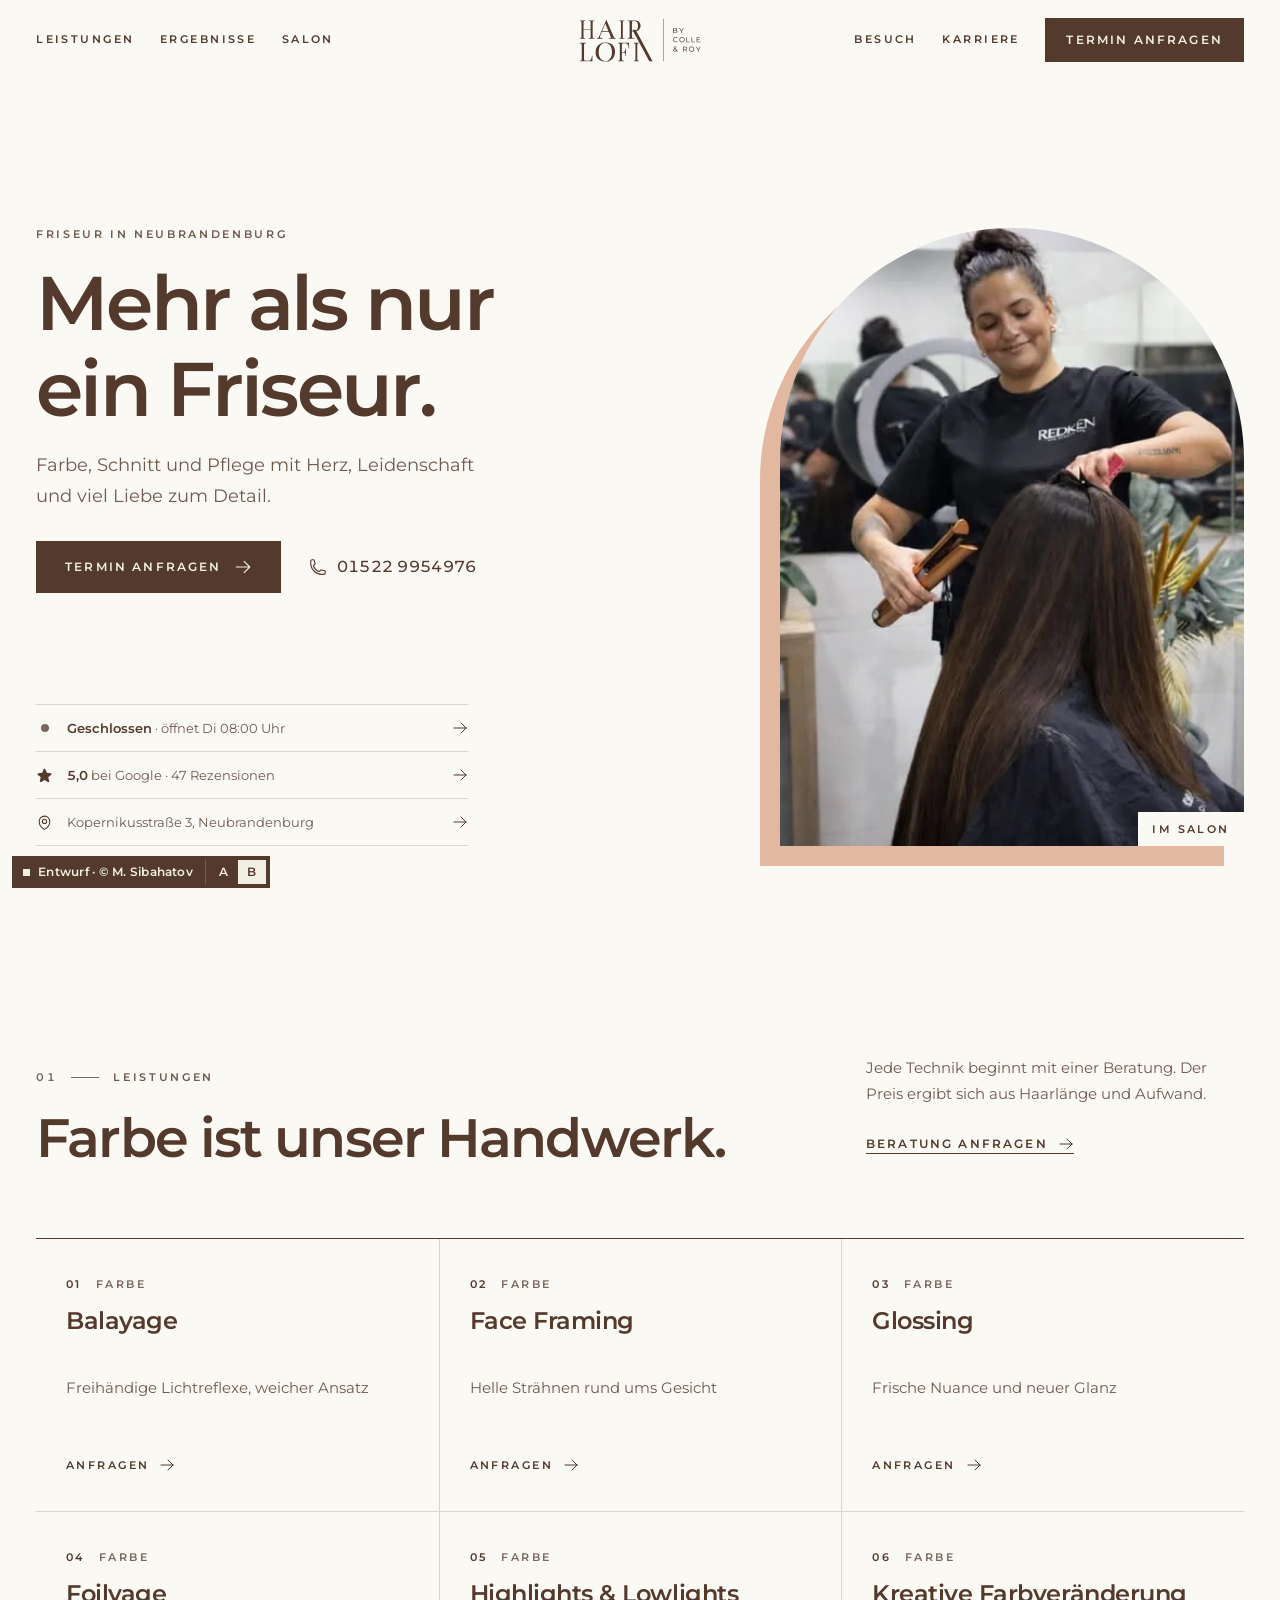
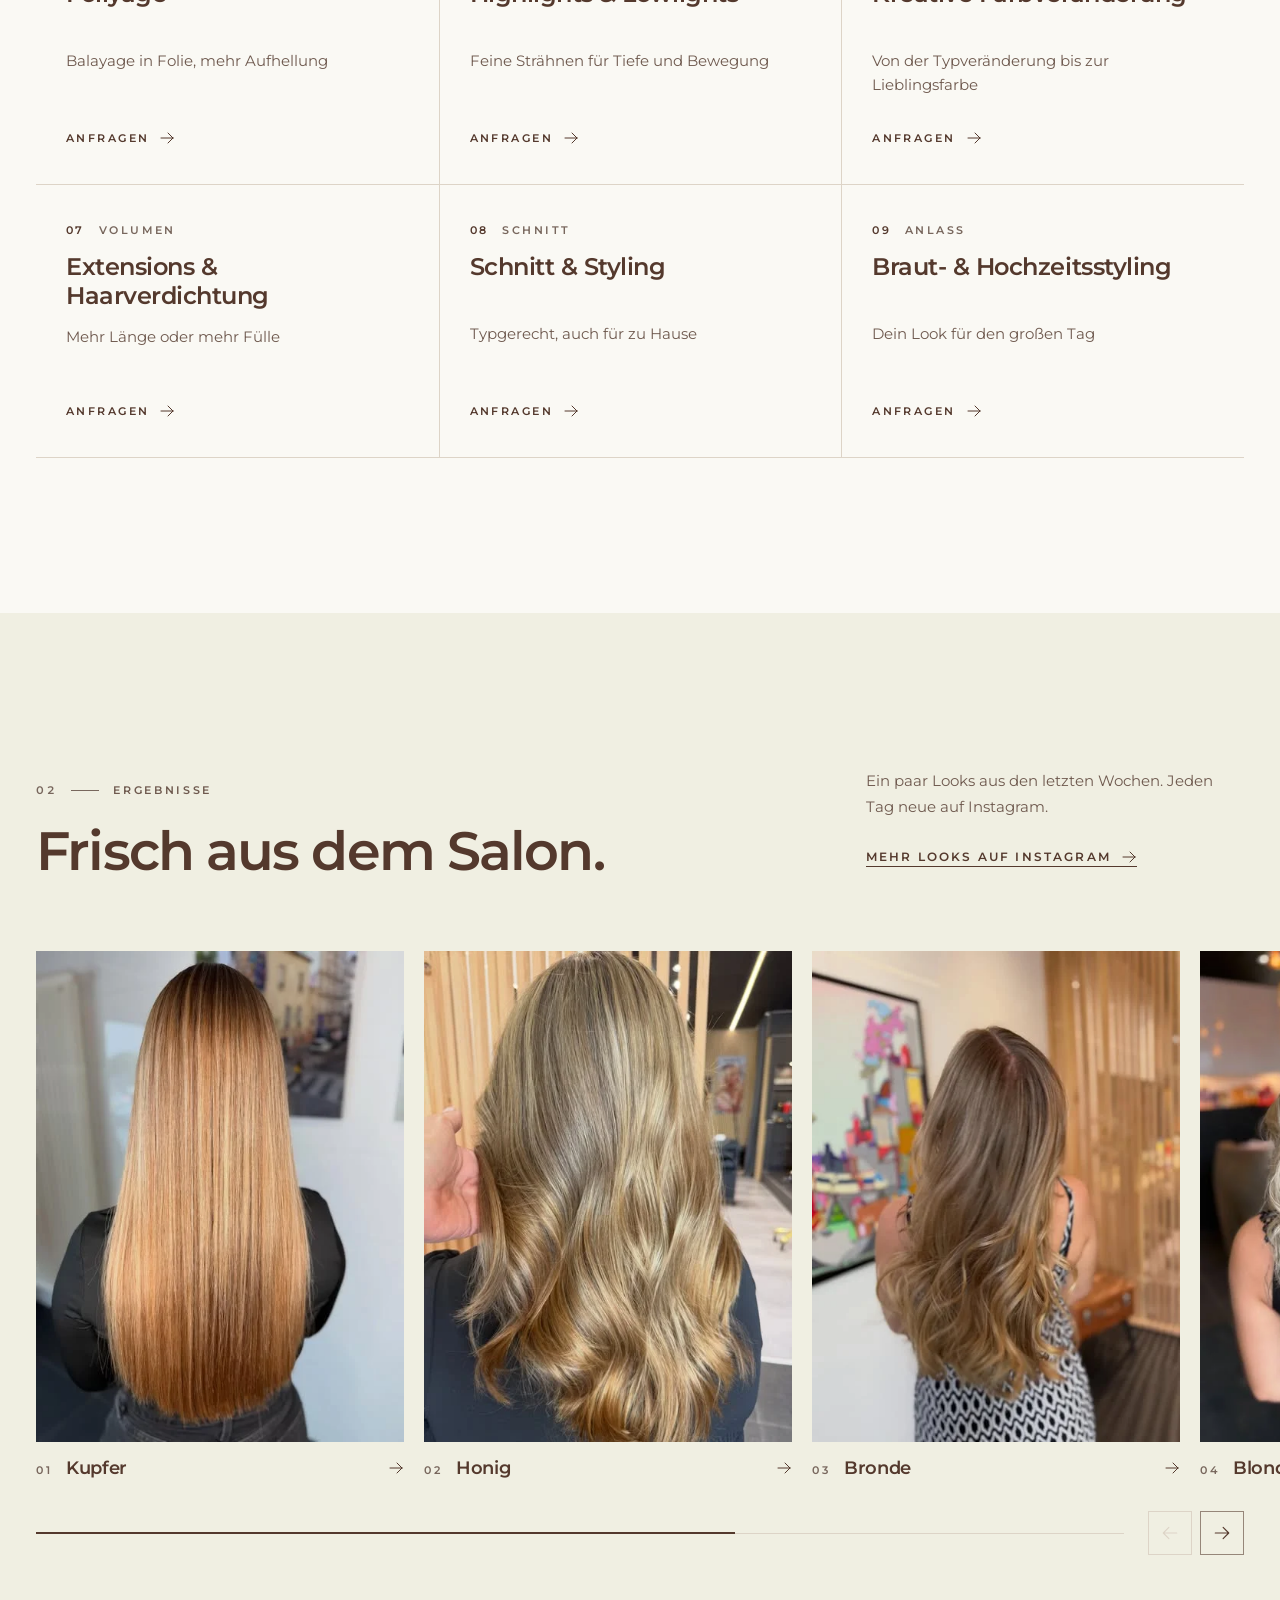
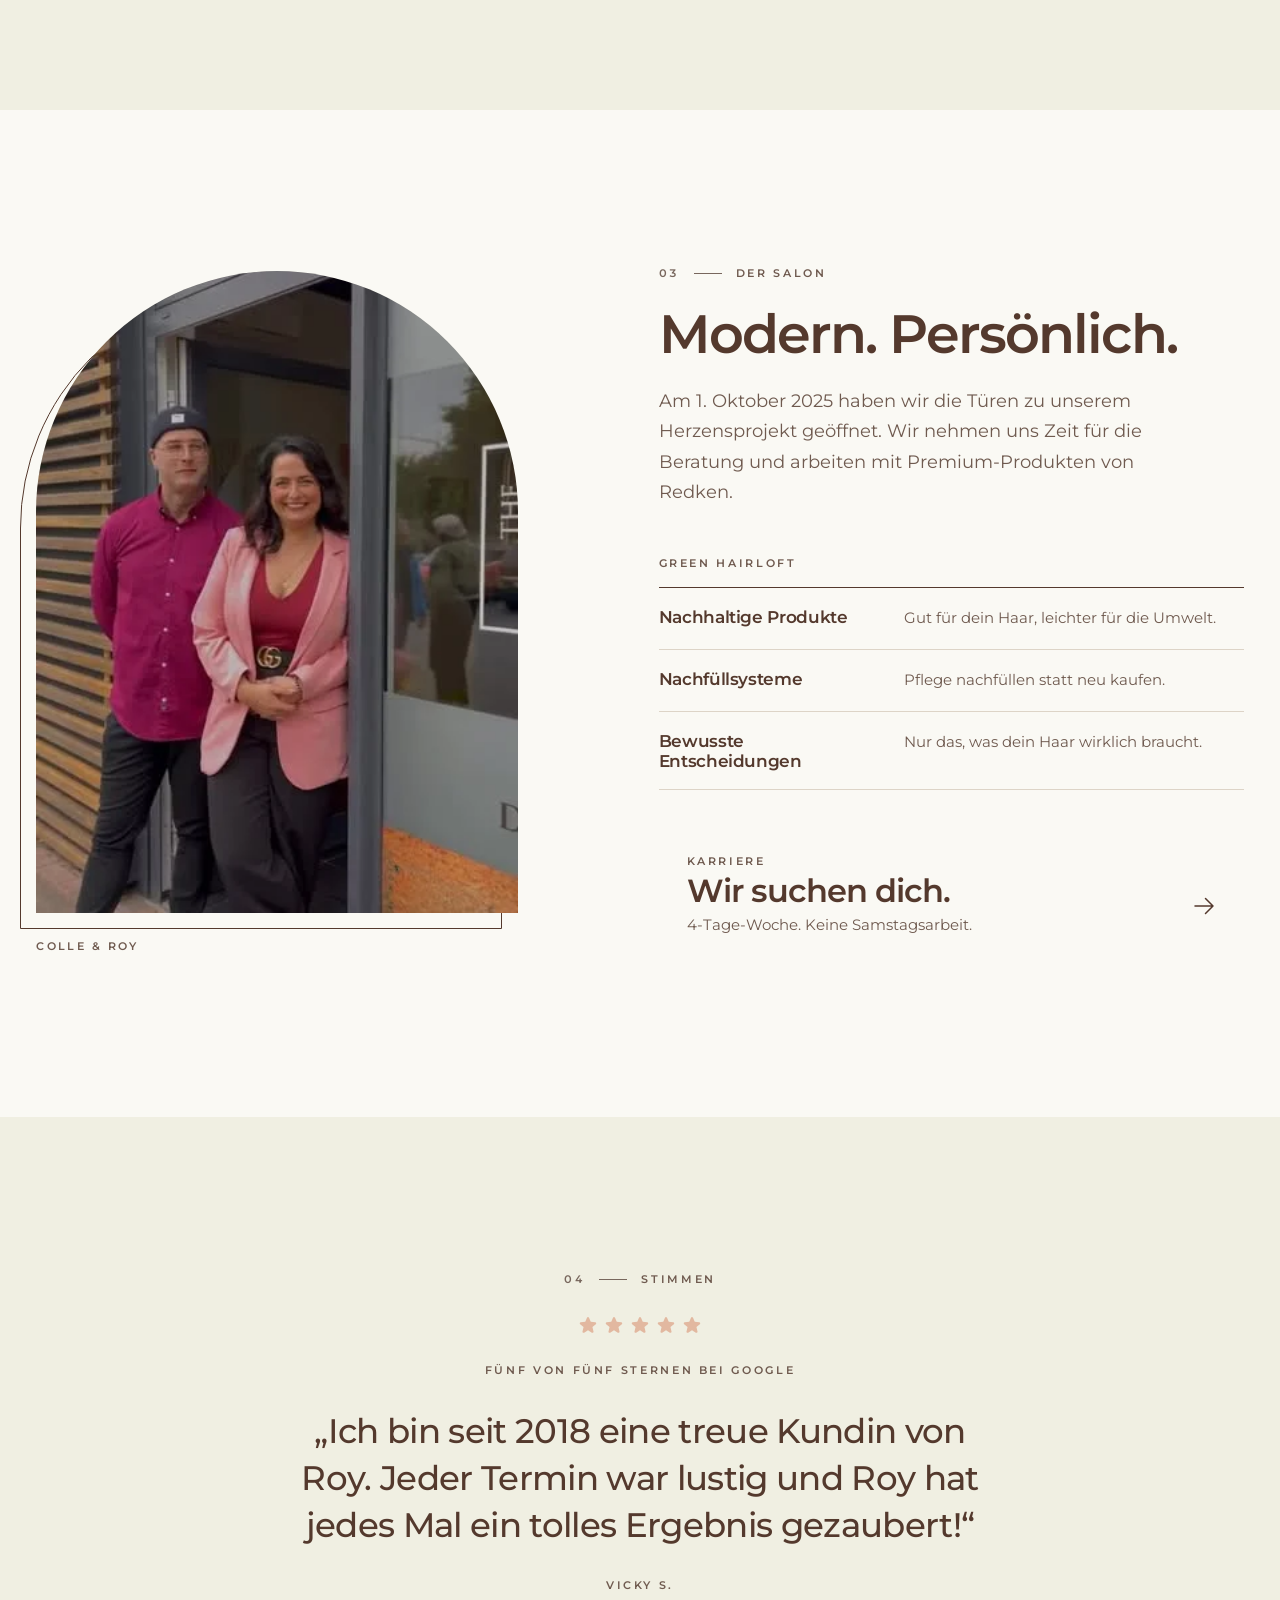
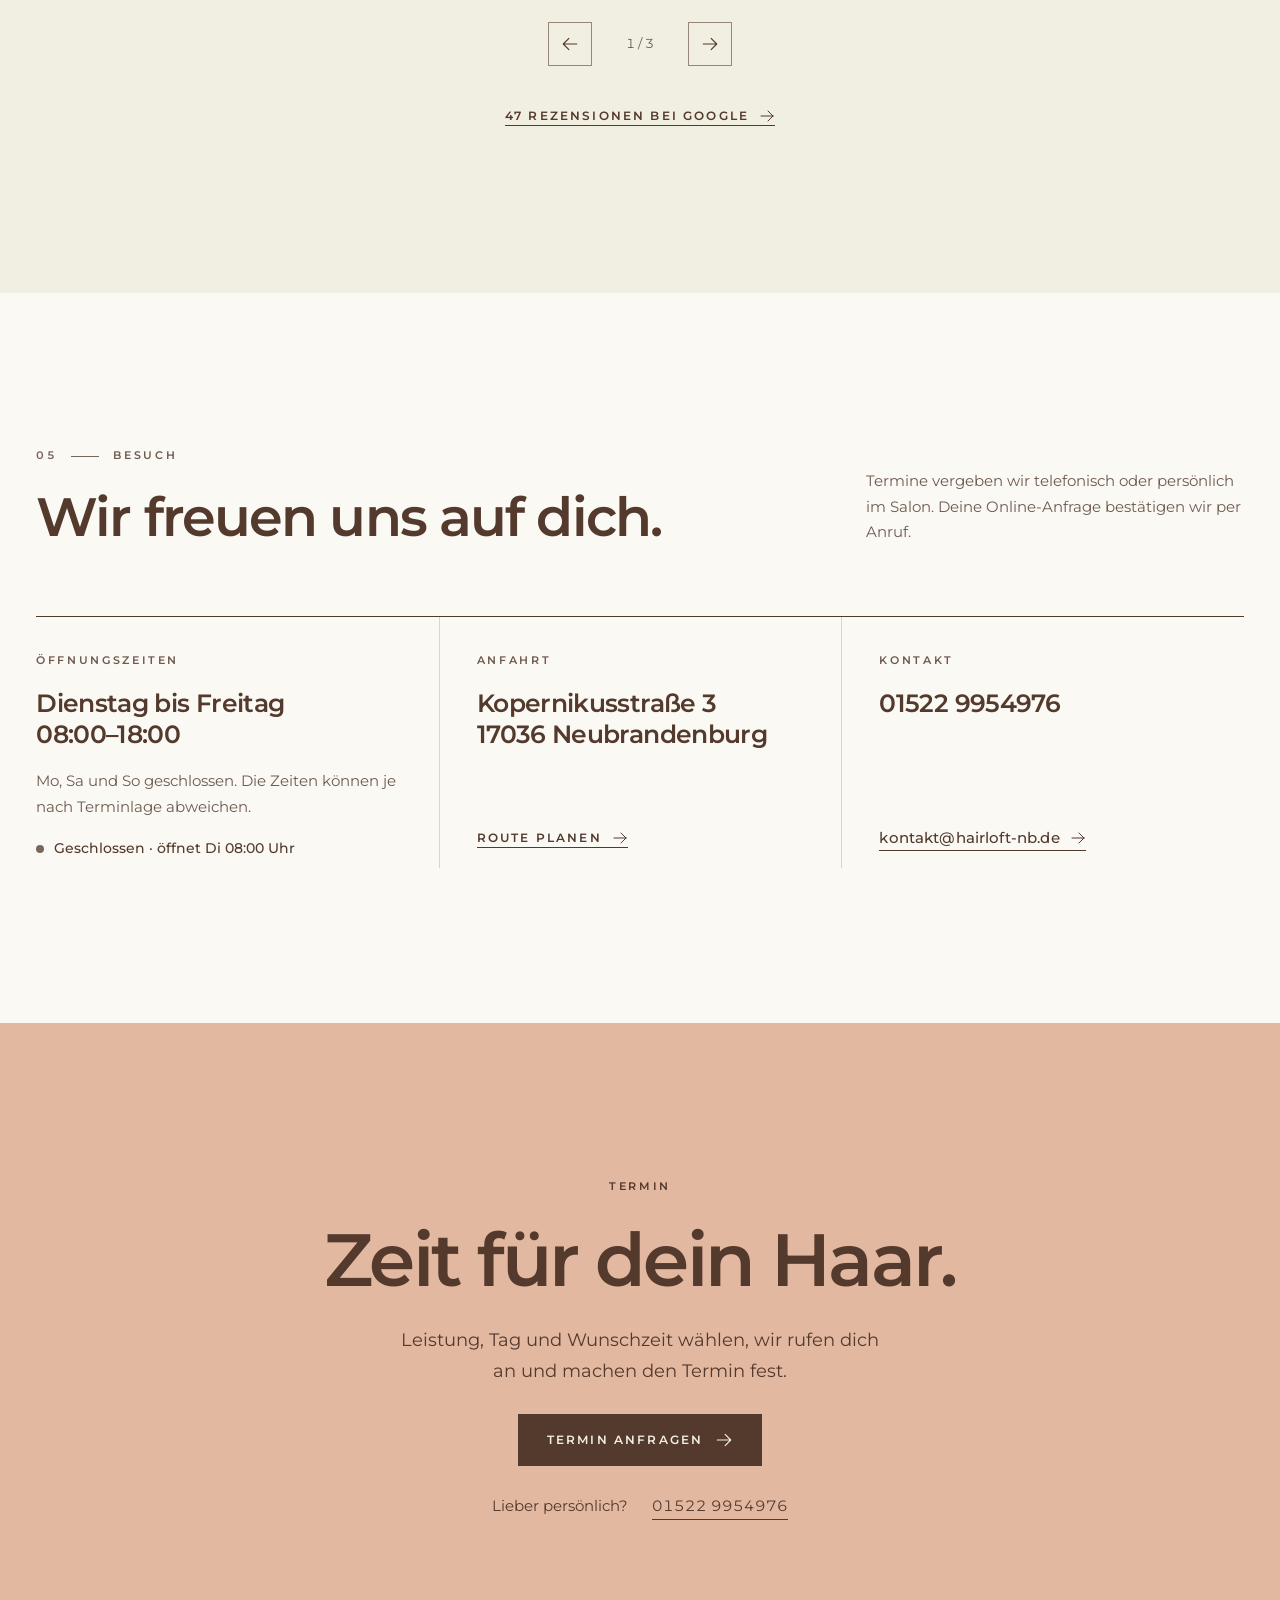
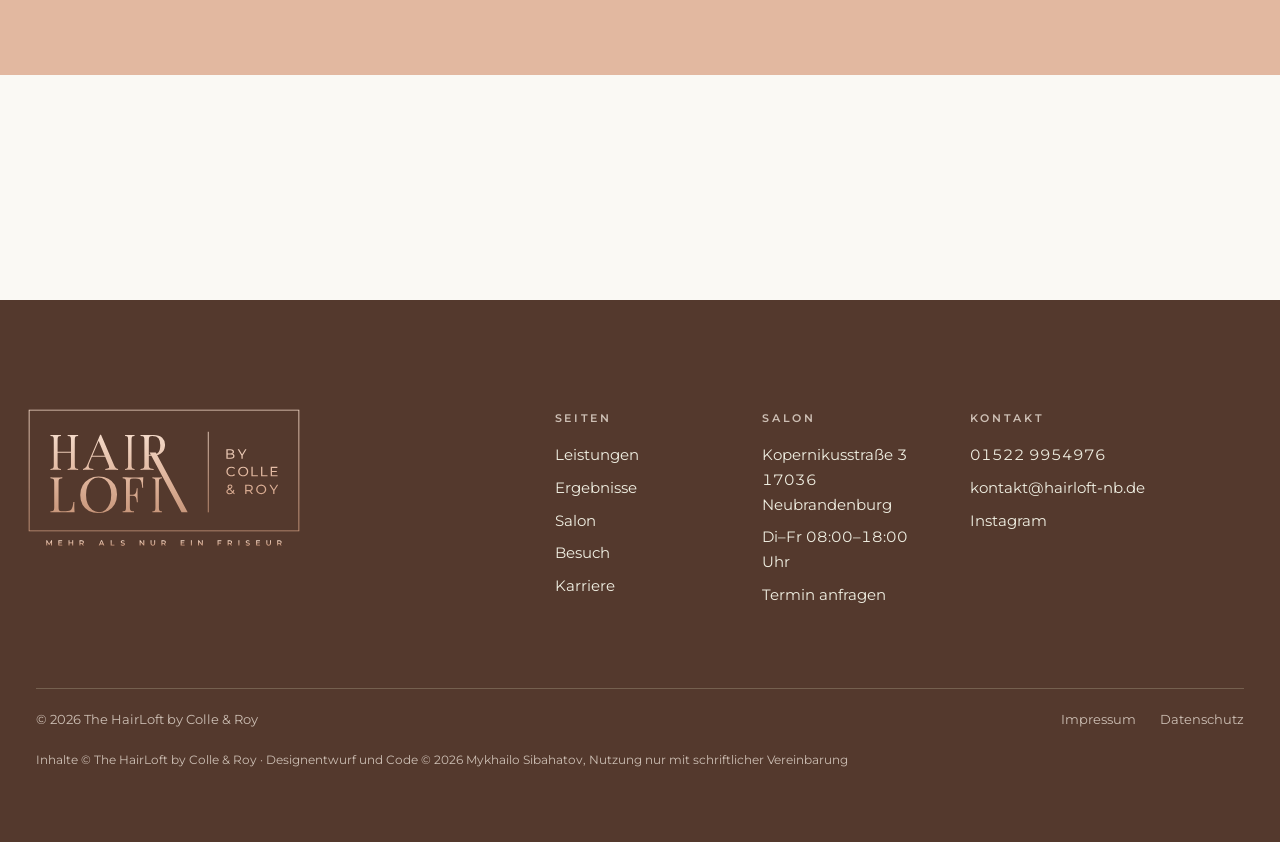
==== commit 9ecf20b4: "Entwurf B: titles in a simple sans-serif (Montserrat) instead of Playfair Display" ====
--- a/v2/index.html
+++ b/v2/index.html
@@ -17,9 +17,8 @@
 <meta name="theme-color" content="#faf9f4">
 <link rel="canonical" href="https://www.hairloft-nb.de/">
 <link rel="icon" href="../assets/favicon.svg" type="image/svg+xml">
-<link rel="preload" href="fonts/playfair-vf.woff2" as="font" type="font/woff2" crossorigin>
 <link rel="preload" href="fonts/montserrat-vf.woff2" as="font" type="font/woff2" crossorigin>
-<link rel="stylesheet" href="css/v2.css?v=1">
+<link rel="stylesheet" href="css/v2.css?v=2">
 <meta property="og:type" content="website">
 <meta property="og:title" content="The HairLoft by Colle &amp; Roy · Friseur in Neubrandenburg">
 <meta property="og:description" content="Mehr als nur ein Friseur. Individuelle Farbtechniken, typgerechtes Styling und hochwertige Haarpflege in Neubrandenburg.">
@@ -547,6 +546,6 @@
 <script src="js/lenis.min.js?v=1" defer></script>
 <script src="../js/main.js?v=17" defer></script>
 <script src="../js/booking.js?v=17" defer></script>
-<script src="js/v2.js?v=1" defer></script>
+<script src="js/v2.js?v=2" defer></script>
 </body>
 </html>
--- a/v2/css/v2.css
+++ b/v2/css/v2.css
@@ -1,6 +1,7 @@
 /* The HairLoft by Colle & Roy · Entwurf B ("Atelier")
-   A calm, classic page: one centred container, generous white space, the logo's own type (Playfair Display
-   for titles, roman only, never italic; Montserrat for text and labels), arch-framed portraits as the one curve.
+   A calm, classic page: one centred container, generous white space, one sans-serif family from the logo
+   (Montserrat: tight semi-bold titles, plain text, spaced capitals for labels; never italic, no serif display
+   type, owner 14.10.2026), arch-framed portraits as the one curve.
 
    Colour, as in Entwurf A: rose gold (the logo's middle stop) is the one accent, always solid; it never sits on
    Potting Soil (on brown the type is cream or white, the logo is the only rose gold on brown), and two brown
@@ -12,13 +13,6 @@
    switched off under prefers-reduced-motion. Shared logic (hours, status, the step modals) is ../js/main.js. */
 
 /* ---------- Fonts (self-hosted, SIL OFL: fonts/OFL-*.txt) ---------- */
-@font-face {
-  font-family: "HL Display";
-  src: url("../fonts/playfair-vf.woff2") format("woff2");
-  font-weight: 400 700;
-  font-style: normal;
-  font-display: swap;
-}
 @font-face {
   font-family: "HL Sans";
   src: url("../fonts/montserrat-vf.woff2") format("woff2");
@@ -46,7 +40,7 @@
   --ok: #2e7d4f;
   --err: #b3261e;
 
-  --f-display: "HL Display", "Playfair Display", Georgia, "Times New Roman", serif;
+  --f-display: "HL Sans", "Montserrat", system-ui, -apple-system, "Segoe UI", sans-serif;
   --f-body: "HL Sans", "Montserrat", system-ui, -apple-system, "Segoe UI", sans-serif;
 
   --maxw: 84rem;
@@ -68,11 +62,11 @@
   --head-y: clamp(3.25rem, 1.5rem + 8vw, 8rem);
   --card-gap: clamp(0.75rem, 0.5rem + 1vw, 1.25rem);
 
-  --t-h1: clamp(2.75rem, min(1.3rem + 5.4vw, var(--screen, 100vh) * 0.1), 6.5rem);
-  --t-h2: clamp(2.25rem, 1.4rem + 3.3vw, 4.5rem);
-  --t-h3: clamp(1.375rem, 1.15rem + 0.75vw, 1.875rem);
-  --t-big: clamp(1.625rem, 1.25rem + 1.4vw, 2.5rem);
-  --t-quote: clamp(1.625rem, 1.05rem + 2.3vw, 3.125rem);
+  --t-h1: clamp(2.375rem, min(1.1rem + 4.6vw, var(--screen, 100vh) * 0.088), 5.5rem);
+  --t-h2: clamp(1.875rem, 1.2rem + 2.7vw, 3.75rem);
+  --t-h3: clamp(1.1875rem, 1.05rem + 0.55vw, 1.5rem);
+  --t-big: clamp(1.375rem, 1.1rem + 1.1vw, 2.125rem);
+  --t-quote: clamp(1.25rem, 0.9rem + 1.5vw, 2.25rem);
   --t-lead: clamp(1rem, 0.96rem + 0.2vw, 1.125rem);
   --t-small: 0.875rem;
   --t-label: 0.6875rem;
@@ -137,15 +131,15 @@
 /* ---------- Type ---------- */
 h1, h2, h3, .display {
   font-family: var(--f-display);
-  font-weight: 500;
+  font-weight: 600;
   font-style: normal;
-  letter-spacing: -0.01em;
+  letter-spacing: -0.035em;
   font-variant-numeric: lining-nums;
   text-wrap: balance;
 }
 h1 { font-size: var(--t-h1); line-height: 1.02; }
-h2 { font-size: var(--t-h2); line-height: 1.05; }
-h3 { font-size: var(--t-h3); line-height: 1.15; }
+h2 { font-size: var(--t-h2); line-height: 1.06; }
+h3 { font-size: var(--t-h3); line-height: 1.2; letter-spacing: -0.02em; }
 .lead { font-size: var(--t-lead); color: var(--ink-2); max-width: 31rem; line-height: 1.7; }
 .note { font-size: 0.9375rem; color: var(--ink-2); max-width: 26rem; line-height: 1.7; }
 .small { font-size: var(--t-small); color: var(--ink-2); }
@@ -296,7 +290,7 @@
   display: flex; align-items: center; justify-content: space-between; gap: 1rem;
   min-height: 4rem; margin-inline: calc(var(--gutter) * -1); padding-inline: var(--gutter);
   border-bottom: 1px solid var(--hair);
-  font-family: var(--f-display); font-size: 1.75rem; font-weight: 500; line-height: 1.1;
+  font-family: var(--f-display); font-size: 1.5rem; font-weight: 600; letter-spacing: -0.025em; line-height: 1.1;
   transition: background-color 0.2s, color 0.2s;
 }
 .menu__row .i { width: 1.25rem; height: 1.25rem; color: var(--ink-2); }
@@ -408,7 +402,7 @@
 .look__img::after { content: ""; position: absolute; inset: 0; background: rgba(52, 34, 27, 0.32); opacity: 0; transition: opacity 0.4s; }
 .look__cap { display: flex; align-items: baseline; gap: 0.875rem; padding-top: 1rem; }
 .look__cap .no { font-size: var(--t-label); font-weight: 600; letter-spacing: 0.22em; color: var(--ink-3); }
-.look__name { font-family: var(--f-display); font-size: 1.375rem; font-weight: 500; line-height: 1.2; }
+.look__name { font-family: var(--f-display); font-size: 1.125rem; font-weight: 600; letter-spacing: -0.02em; line-height: 1.2; }
 .look__cap .i { align-self: center; width: 1rem; height: 1rem; margin-left: auto; transition: transform 0.3s var(--ease); }
 .look a:active .look__img::after { opacity: 1; }
 .look a:active .look__cap .i { transform: translateX(0.25rem); }
@@ -439,14 +433,14 @@
 .green { margin-top: 1.5rem; display: flex; flex-direction: column; gap: 1rem; }
 .green__list { border-top: 1px solid var(--ink); }
 .green__list li { display: grid; grid-template-columns: minmax(0, 13rem) minmax(0, 1fr); column-gap: var(--col-gap); row-gap: 0.25rem; align-items: baseline; padding-block: 1.125rem; border-bottom: 1px solid var(--hair); }
-.green__list h3 { font-size: 1.25rem; }
+.green__list h3 { font-size: 1.0625rem; }
 .green__list p { font-size: 0.9375rem; color: var(--ink-2); }
 .teaser {
   margin-top: 1rem; display: grid; grid-template-columns: minmax(0, 1fr) auto; align-items: center; column-gap: 1.5rem; row-gap: 0.25rem;
   padding: 1.5rem 1.75rem; background: var(--paper); transition: background-color 0.3s;
 }
 .teaser .eyebrow { grid-column: 1 / -1; }
-.teaser__t { font-family: var(--f-display); font-size: var(--t-big); font-weight: 500; line-height: 1.1; }
+.teaser__t { font-family: var(--f-display); font-size: var(--t-big); font-weight: 600; letter-spacing: -0.03em; line-height: 1.1; }
 .teaser__d { grid-column: 1; font-size: 0.9375rem; color: var(--ink-2); }
 .teaser .i { grid-column: 2; grid-row: 2 / span 2; width: 1.5rem; height: 1.5rem; transition: transform 0.3s var(--ease); }
 .teaser:active { background: var(--rose); }
@@ -464,7 +458,7 @@
 .quotes { display: grid; width: 100%; max-width: 56rem; }
 .quotes blockquote { grid-area: 1 / 1; display: flex; flex-direction: column; align-items: center; gap: 1.75rem; opacity: 0; visibility: hidden; transform: translateY(0.75rem); transition: opacity 0.6s, transform 0.8s var(--ease), visibility 0s linear 0.6s; }
 .quotes blockquote.is-active { opacity: 1; visibility: visible; transform: none; transition: opacity 0.6s 0.1s, transform 0.8s var(--ease) 0.1s, visibility 0s; }
-.quote { font-family: var(--f-display); font-size: var(--t-quote); font-weight: 400; line-height: 1.28; letter-spacing: -0.005em; text-wrap: balance; }
+.quote { font-family: var(--f-display); font-size: var(--t-quote); font-weight: 500; line-height: 1.4; letter-spacing: -0.02em; text-wrap: balance; }
 .quotes cite { font-size: var(--t-label); font-weight: 600; letter-spacing: 0.24em; text-transform: uppercase; color: var(--ink-2); }
 .pager { display: flex; align-items: center; gap: 1.25rem; }
 .pager__count { min-width: 3.5rem; font-size: 0.8125rem; color: var(--ink-2); }
@@ -474,7 +468,7 @@
 .visit__c { display: flex; flex-direction: column; gap: 1.125rem; padding: 2.25rem var(--col-gap) 0.5rem; }
 .visit__c:first-child { padding-left: 0; }
 .visit__c + .visit__c { border-left: 1px solid var(--hair); }
-.visit__big { font-family: var(--f-display); font-size: clamp(1.5rem, 1.05rem + 1vw, 2.125rem); font-weight: 500; line-height: 1.15; font-variant-numeric: lining-nums; }
+.visit__big { font-family: var(--f-display); font-size: clamp(1.25rem, 0.95rem + 0.8vw, 1.75rem); font-weight: 600; letter-spacing: -0.025em; line-height: 1.25; font-variant-numeric: lining-nums; }
 .visit__big a { transition: color 0.25s; }
 .visit__big a:active { color: var(--ink-3); }
 @media (hover: hover) { .visit__big a:hover { color: var(--ink-3); } }
@@ -484,7 +478,7 @@
 /* ---------- Closing call to action: the rose band (the brown footer slides over it) ---------- */
 .cta { position: relative; z-index: 1; background: var(--rose); padding-block: var(--section); }
 .cta__in { display: flex; flex-direction: column; align-items: center; text-align: center; gap: 1.75rem; }
-.cta h2 { font-size: clamp(2.75rem, 1.4rem + 5.2vw, 6.5rem); line-height: 1.02; }
+.cta h2 { font-size: clamp(2.25rem, 1.1rem + 4.4vw, 5.25rem); line-height: 1.02; }
 .cta .eyebrow, .cta .note, .cta .lead { color: var(--ink); }
 .cta .note, .cta .lead { max-width: 30rem; }
 .cta .actions { justify-content: center; }
@@ -532,15 +526,15 @@
 .perk + .perk { border-left: 1px solid var(--hair); }
 .perk--rose { background: var(--rose); padding-left: var(--col-gap) !important; }
 .perk--rose .eyebrow, .perk--rose .small { color: var(--ink); }
-.perk__big { margin-top: auto; font-family: var(--f-display); font-size: var(--t-h2); font-weight: 500; line-height: 1; }
+.perk__big { margin-top: auto; font-family: var(--f-display); font-size: var(--t-h2); font-weight: 600; letter-spacing: -0.035em; line-height: 1; }
 .plus { margin-top: auto; display: flex; flex-direction: column; }
-.plus li { display: flex; align-items: center; gap: 0.875rem; padding-block: 0.75rem; border-top: 1px solid var(--hair); font-family: var(--f-display); font-size: var(--t-h3); line-height: 1.15; }
+.plus li { display: flex; align-items: center; gap: 0.875rem; padding-block: 0.75rem; border-top: 1px solid var(--hair); font-family: var(--f-display); font-size: var(--t-h3); font-weight: 600; letter-spacing: -0.02em; line-height: 1.2; }
 .plus li:first-child { border-top: 0; }
 .plus .i { width: 1.125rem; height: 1.125rem; stroke-width: 2; }
 
 .steps3 { display: grid; grid-template-columns: repeat(3, minmax(0, 1fr)); column-gap: var(--col-gap); border-top: 1px solid var(--ink); counter-reset: step; }
 .steps3 li { display: flex; flex-direction: column; gap: 0.875rem; padding-top: 2rem; }
-.steps3 li::before { counter-increment: step; content: "0" counter(step); font-family: var(--f-display); font-size: var(--t-h2); line-height: 1; color: var(--ink-3); font-variant-numeric: lining-nums; }
+.steps3 li::before { counter-increment: step; content: "0" counter(step); font-family: var(--f-display); font-size: var(--t-h2); font-weight: 300; letter-spacing: -0.04em; line-height: 1; color: var(--ink-3); font-variant-numeric: lining-nums; }
 .steps3 p { color: var(--ink-2); font-size: 0.9375rem; max-width: 22rem; }
 
 /* ---------- Text pages ---------- */
@@ -695,7 +689,7 @@
 .cal__nav:active:not([disabled]) { background: var(--cream); }
 @media (hover: hover) { .cal__nav:hover:not([disabled]) { background: var(--cream); } }
 .cal__nav[disabled] { color: #cdc3b8; cursor: default; }
-.cal__month { grid-column: span 5; height: 3rem; font-family: var(--f-display); font-size: 1.125rem; font-weight: 500; }
+.cal__month { grid-column: span 5; height: 3rem; font-size: 0.9375rem; font-weight: 600; }
 .cal__dow { height: 2rem; background: var(--cream); font-size: 0.625rem; font-weight: 600; letter-spacing: 0.14em; text-transform: uppercase; color: var(--ink-2); }
 .cal__day { position: relative; height: 2.75rem; font-variant-numeric: lining-nums tabular-nums; font-weight: 500; font-size: 0.9375rem; transition: background-color 0.15s, color 0.15s; }
 .cal__day:active:not([disabled]) { background: var(--cream); }
@@ -713,8 +707,8 @@
 .slots { display: grid; grid-template-columns: repeat(4, calc((100cqw - 1px) / 4)); }
 .slots__head { grid-column: 1 / -1; display: flex; align-items: center; justify-content: space-between; gap: 0.75rem; height: 3rem; padding-inline: 0.875rem; background: var(--cream); border-right: 1px solid var(--hair); border-bottom: 1px solid var(--hair); font-size: var(--t-small); white-space: nowrap; }
 .slots__k { font-size: 0.625rem; font-weight: 600; letter-spacing: 0.2em; text-transform: uppercase; color: var(--ink-2); }
-.slots__day { font-family: var(--f-display); font-size: 1rem; font-weight: 500; overflow: hidden; text-overflow: ellipsis; }
-.slots.is-off .slots__day { font-family: var(--f-body); font-size: var(--t-small); font-weight: 400; color: var(--ink-2); }
+.slots__day { font-size: 0.9375rem; font-weight: 600; overflow: hidden; text-overflow: ellipsis; }
+.slots.is-off .slots__day { font-size: var(--t-small); font-weight: 400; color: var(--ink-2); }
 .slot--blank { display: block; background: var(--paper); }
 .slots.is-fresh button.slot { animation: slot-in 0.35s ease-out both; }
 @keyframes slot-in { from { opacity: 0; } }
@@ -768,7 +762,7 @@
   }
 }
 .modal__bar { flex: none; display: flex; height: 3.75rem; border-bottom: 1px solid var(--hair); }
-.modal__name { flex: 1 1 auto; min-width: 0; display: flex; align-items: center; padding-inline: var(--pad); font-family: var(--f-display); font-size: 1.375rem; font-weight: 500; line-height: 1; white-space: nowrap; overflow: hidden; }
+.modal__name { flex: 1 1 auto; min-width: 0; display: flex; align-items: center; padding-inline: var(--pad); font-family: var(--f-display); font-size: 1.125rem; font-weight: 600; letter-spacing: -0.02em; line-height: 1; white-space: nowrap; overflow: hidden; }
 .modal__count { flex: none; display: flex; align-items: center; justify-content: center; width: 9rem; border-left: 1px solid var(--hair); font-size: 0.8125rem; color: var(--ink-2); white-space: nowrap; font-variant-numeric: lining-nums tabular-nums; }
 .modal__x { flex: none; display: grid; place-items: center; width: 3.75rem; border-left: 1px solid var(--hair); transition: background-color 0.2s; }
 .modal__x:active { background: var(--cream); }
@@ -926,11 +920,11 @@
   .salon__text { grid-column: 1; }
   .steps3 { grid-template-columns: minmax(0, 1fr); }
   .steps3 li { display: grid; grid-template-columns: 4.5rem minmax(0, 1fr); column-gap: 1rem; padding-block: 1.5rem; border-bottom: 1px solid var(--hair); }
-  .steps3 li::before { grid-row: span 2; font-size: 2.5rem; }
+  .steps3 li::before { grid-row: span 2; font-size: 2.25rem; }
   .ftr__col, .ftr__col--w { grid-column: span 6; }
 }
 @media (max-width: 62.4375rem) {
-  .svc__t { font-size: 1.375rem; hyphens: auto; -webkit-hyphens: auto; hyphenate-limit-chars: 10 4 4; }
+  .svc__t { font-size: 1.1875rem; hyphens: auto; -webkit-hyphens: auto; hyphenate-limit-chars: 10 4 4; }
 }
 /* phones and small tablets: services as one compact column, the arrow on the right */
 @media (max-width: 47.9375rem) {
@@ -939,7 +933,7 @@
   .svc { min-height: 0; display: grid; grid-template-columns: minmax(0, 1fr) auto; column-gap: 1rem; row-gap: 0.375rem; align-items: center; padding: 1.25rem 0; }
   .svc:active { background: var(--cream); margin-inline: calc(var(--gutter) * -1); padding-inline: var(--gutter); }
   .svc__k { grid-column: 1 / -1; }
-  .svc__t { grid-column: 1; min-height: 0; font-size: 1.375rem; }
+  .svc__t { grid-column: 1; min-height: 0; font-size: 1.25rem; }
   .svc__d { grid-column: 1; font-size: 0.875rem; }
   .svc__go { grid-column: 2; grid-row: 2 / span 2; margin: 0; padding: 0; }
   .svc__go > span { display: none; }
@@ -957,10 +951,10 @@
 }
 @media (max-width: 23.4375rem) {
   .hero__facts a, .hero__facts .fact { font-size: 0.6875rem; }
-  .menu__row { font-size: 1.5rem; }
+  .menu__row { font-size: 1.375rem; }
   .btn { letter-spacing: 0.08em; }
   .hero .actions .btn .i { display: none; }
-  .modal__name { font-size: 1.125rem; }
+  .modal__name { font-size: 1rem; }
   .modal__count { width: 5.75rem; }
 }
 /* very short phones: the hero may run longer than the screen, the main action stays in the first one */
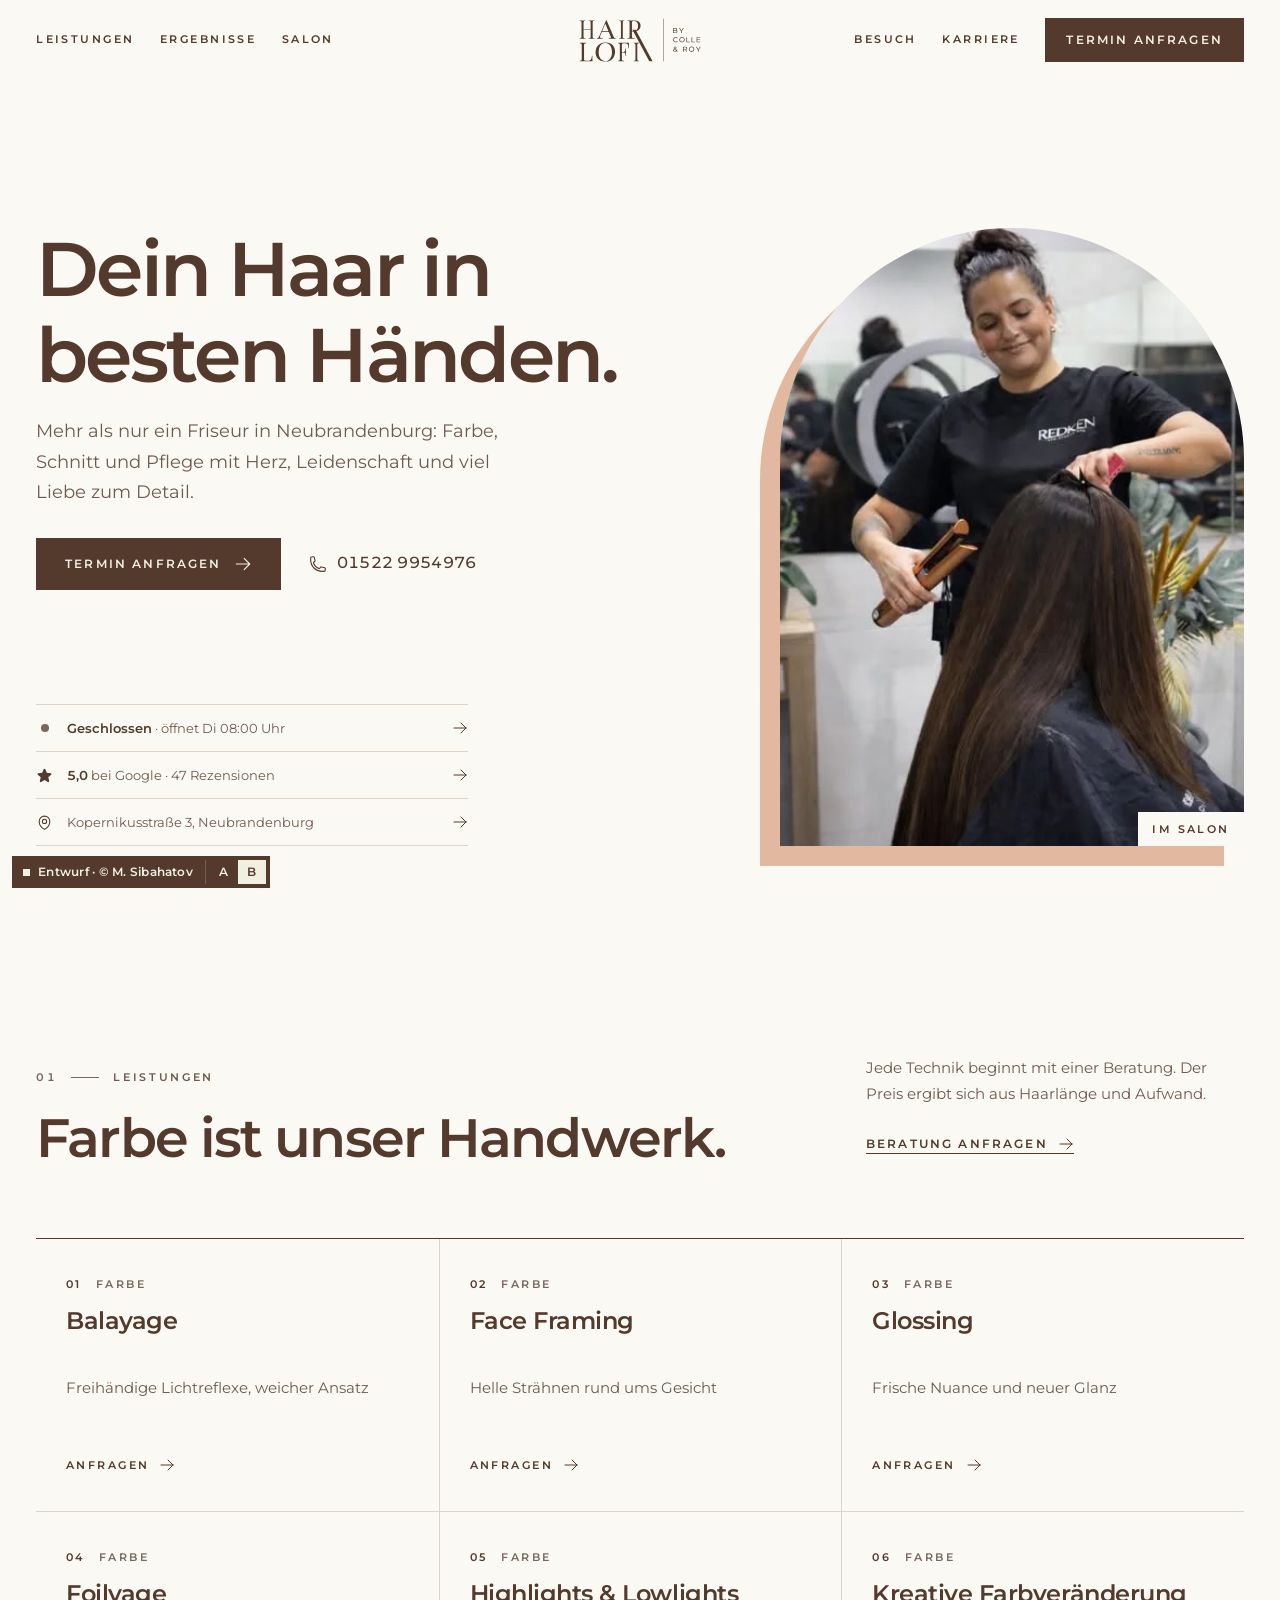
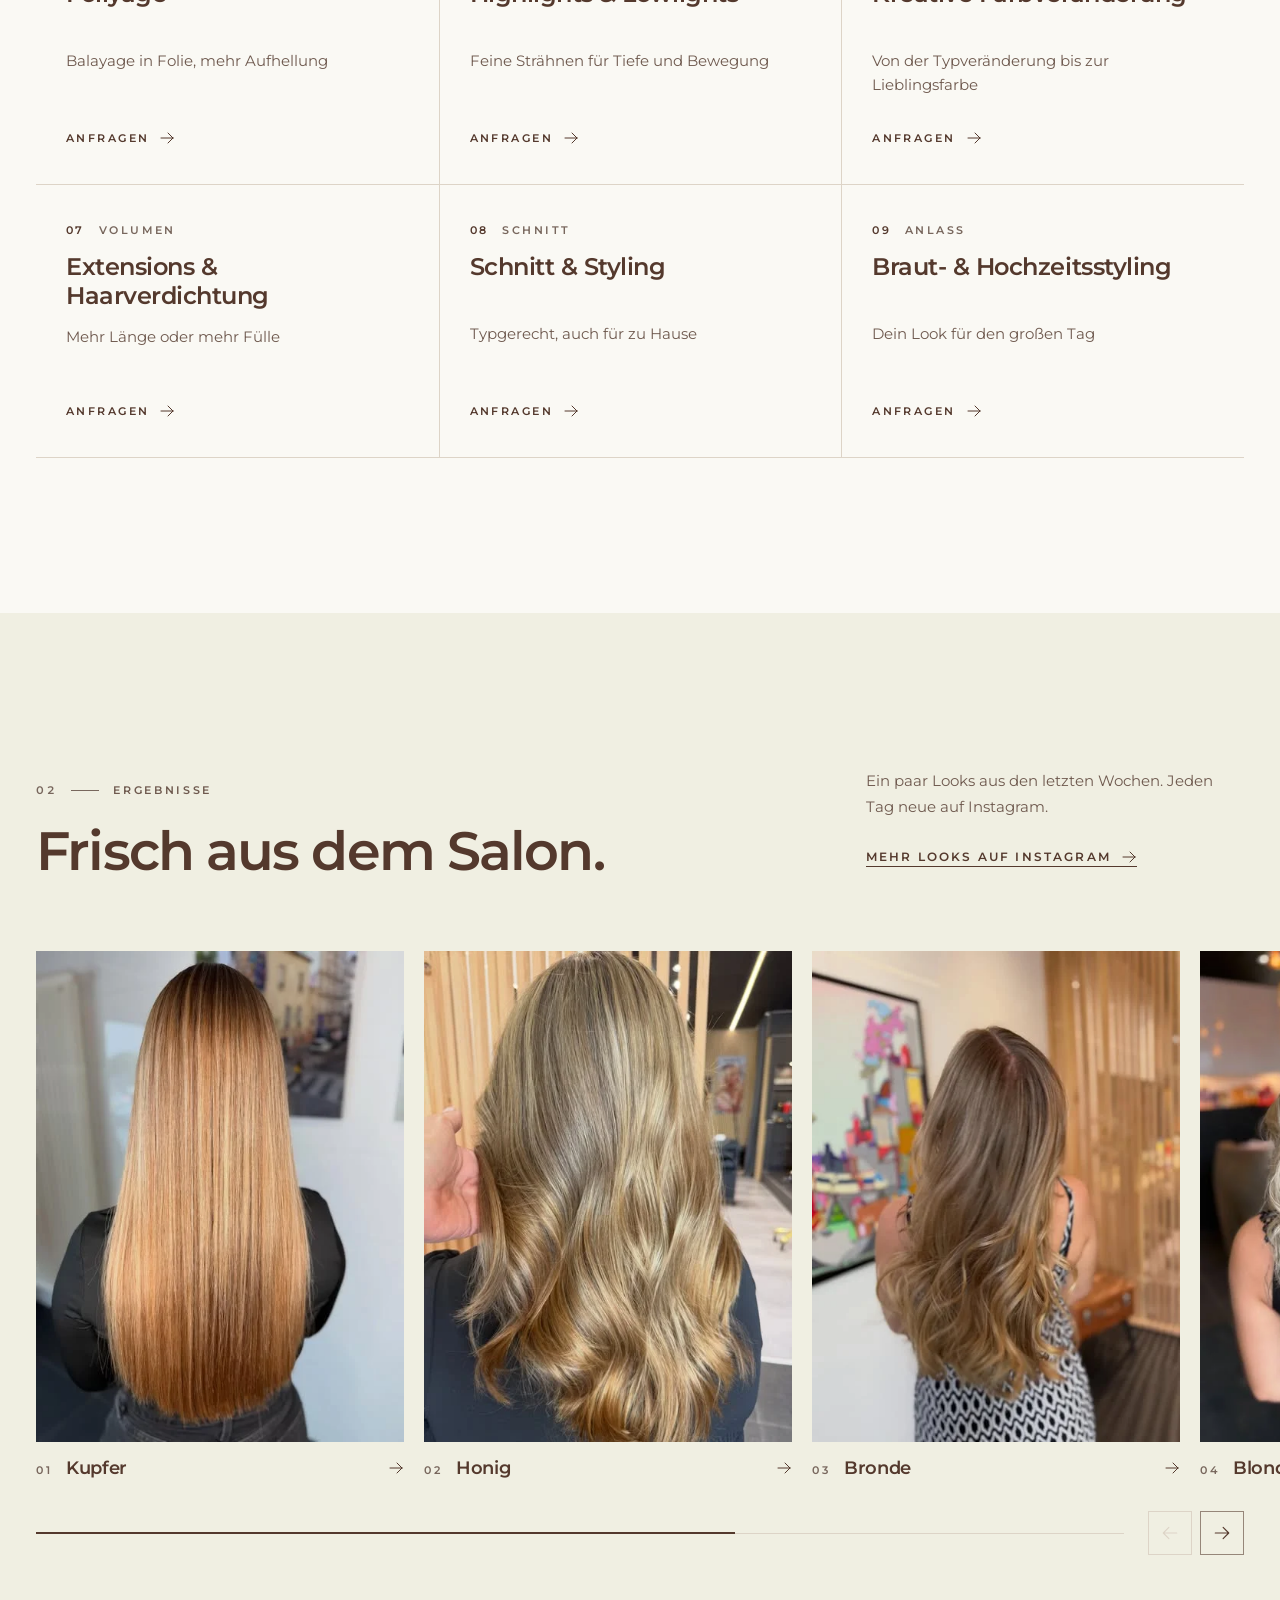
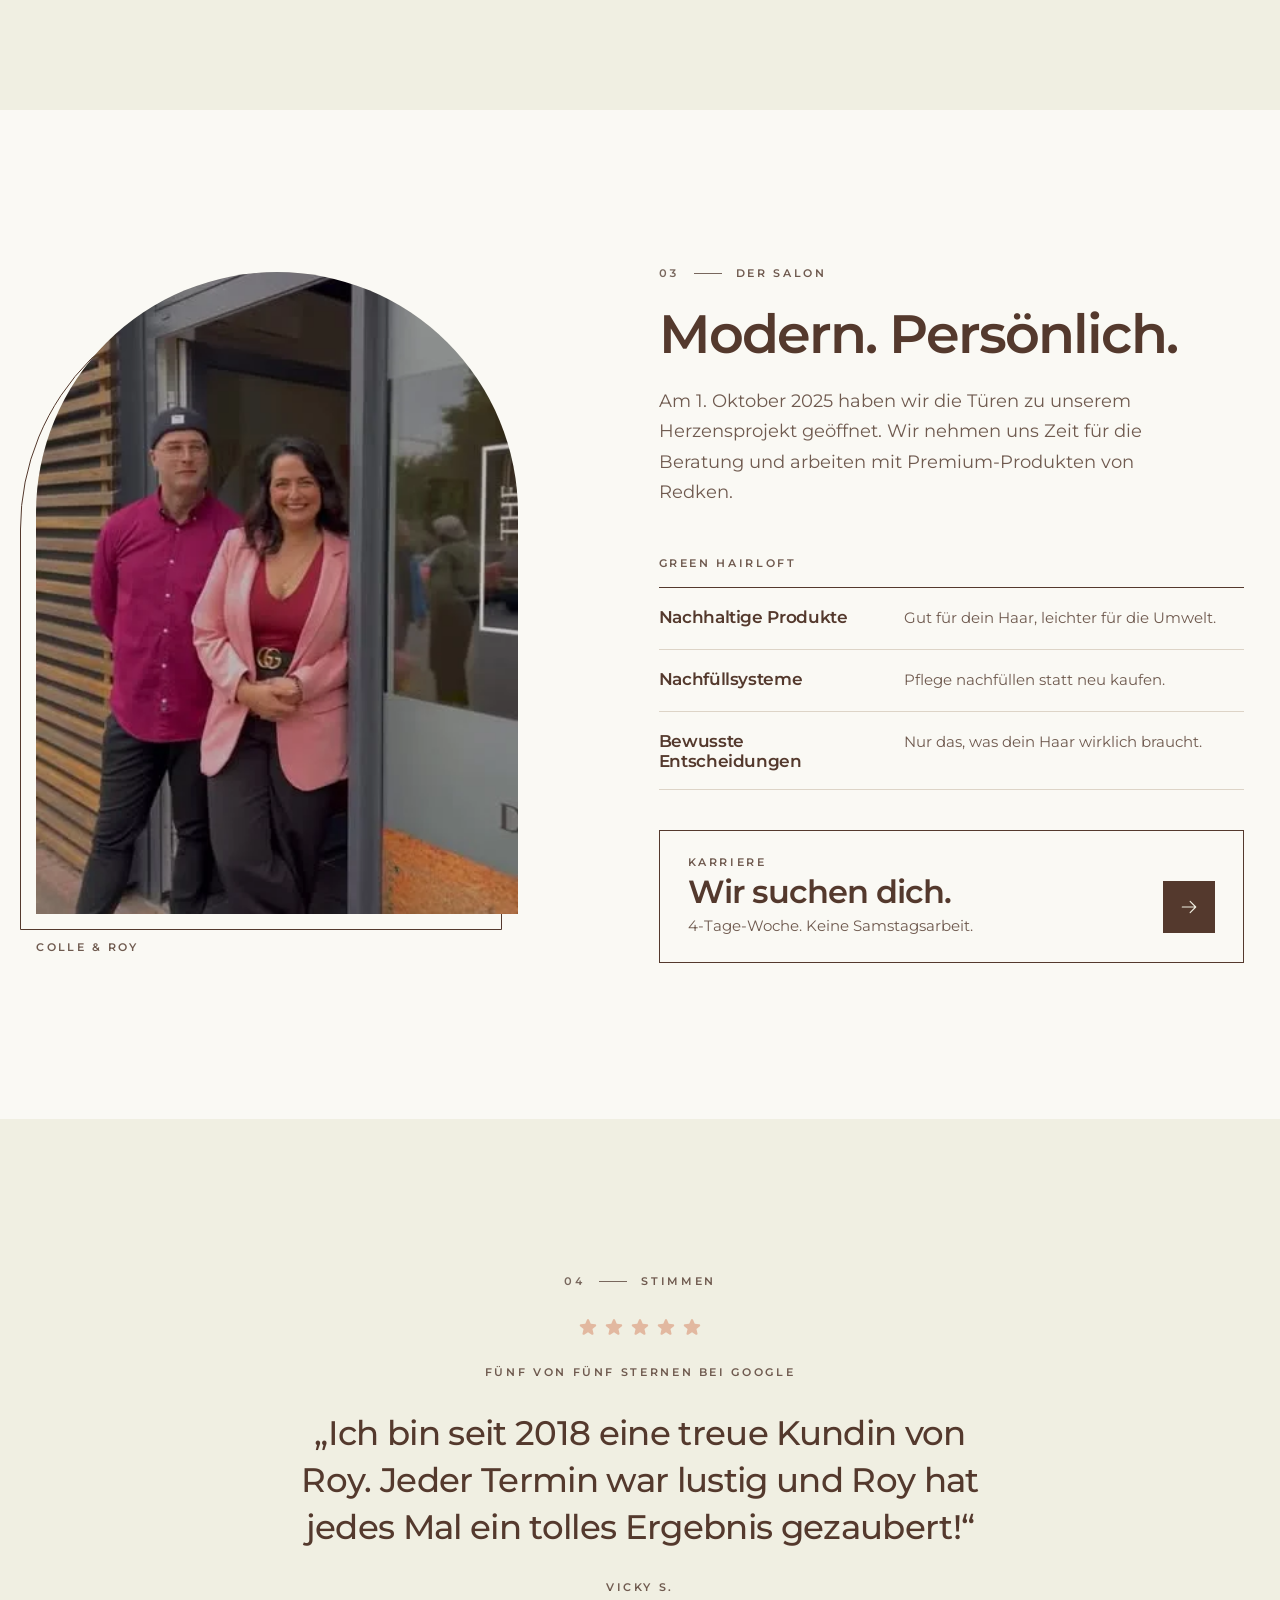
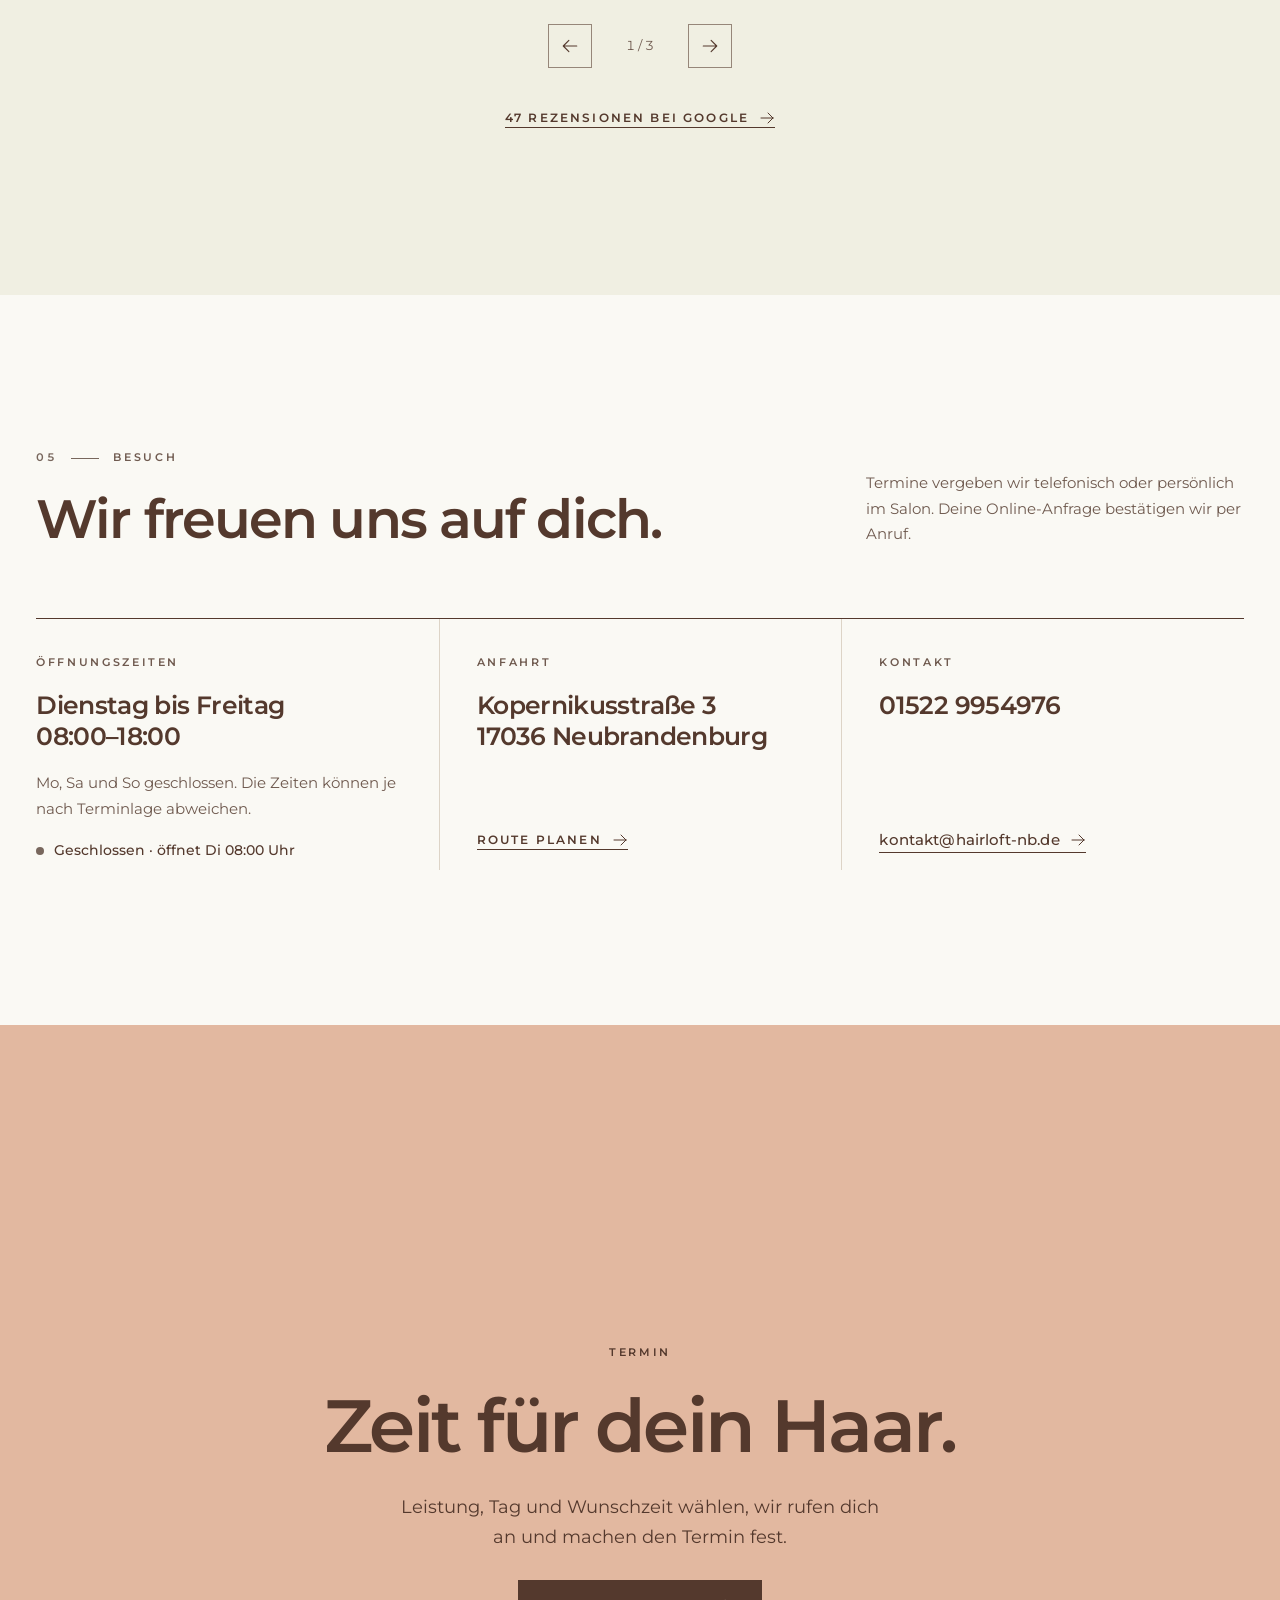
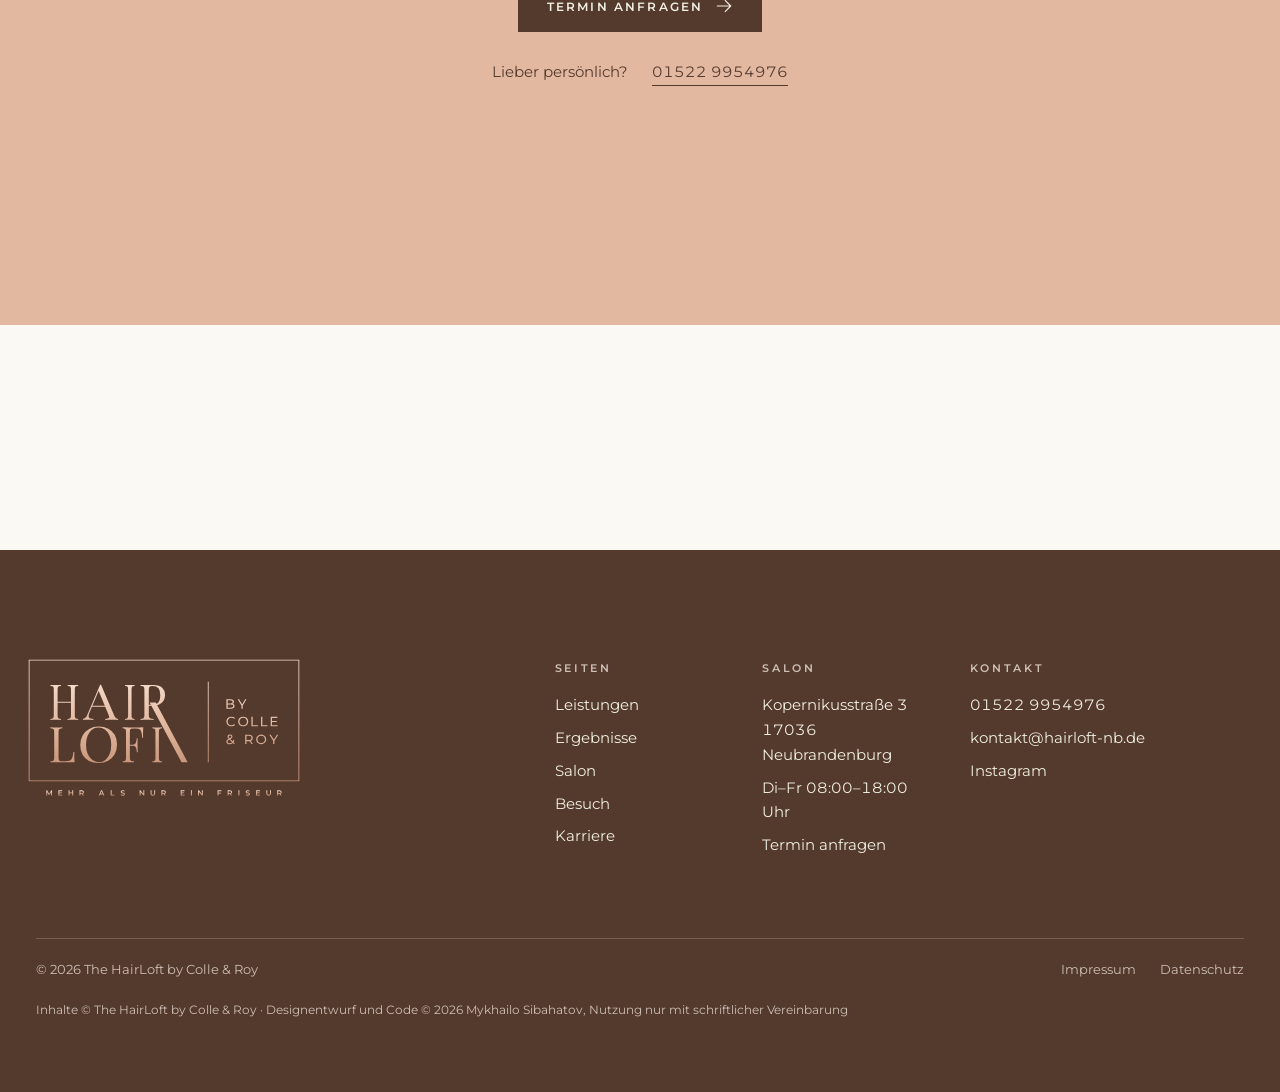
==== commit 1066d49b: "Entwurf B: full-screen closing band the footer slides over, calendar square for the request after th" ====
--- a/v2/index.html
+++ b/v2/index.html
@@ -18,7 +18,7 @@
 <link rel="canonical" href="https://www.hairloft-nb.de/">
 <link rel="icon" href="../assets/favicon.svg" type="image/svg+xml">
 <link rel="preload" href="fonts/montserrat-vf.woff2" as="font" type="font/woff2" crossorigin>
-<link rel="stylesheet" href="css/v2.css?v=2">
+<link rel="stylesheet" href="css/v2.css?v=3">
 <meta property="og:type" content="website">
 <meta property="og:title" content="The HairLoft by Colle &amp; Roy · Friseur in Neubrandenburg">
 <meta property="og:description" content="Mehr als nur ein Friseur. Individuelle Farbtechniken, typgerechtes Styling und hochwertige Haarpflege in Neubrandenburg.">
@@ -87,6 +87,7 @@
     </div>
   </div>
 </header>
+<a class="fab" href="termin.html" data-modal="book" aria-label="Termin anfragen"><svg class="i" aria-hidden="true"><use href="#i-calendar-days"/></svg></a>
 <!-- /partial:header -->
 
 <main id="main">
@@ -95,9 +96,8 @@
   <section class="hero" aria-labelledby="hero-title">
     <div class="wrap hero__in">
       <div class="hero__text">
-        <p class="eyebrow rv">Friseur in Neubrandenburg</p>
-        <h1 id="hero-title" class="rv-lines" data-split>Mehr als nur ein Friseur.</h1>
-        <p class="lead rv" style="--i:2">Farbe, Schnitt und Pflege mit Herz, Leidenschaft und viel Liebe zum Detail.</p>
+        <h1 id="hero-title" class="rv-lines" data-split>Dein Haar in besten Händen.</h1>
+        <p class="lead rv" style="--i:2">Mehr als nur ein Friseur in Neubrandenburg: Farbe, Schnitt und Pflege mit Herz, Leidenschaft und viel Liebe zum Detail.</p>
         <div class="actions rv" style="--i:3">
           <a class="btn" href="termin.html" data-modal="book"><span>Termin anfragen</span><svg class="i i--go"><use href="#i-arrow-right"/></svg></a>
           <a class="tel" href="tel:+4915229954976" aria-label="Anrufen: 01522 9954976"><svg class="i"><use href="#i-phone"/></svg><span>01522 9954976</span></a>
@@ -261,7 +261,7 @@
           <span class="eyebrow">Karriere</span>
           <span class="teaser__t">Wir suchen dich.</span>
           <span class="teaser__d">4-Tage-Woche. Keine Samstagsarbeit.</span>
-          <svg class="i" aria-hidden="true"><use href="#i-arrow-right"/></svg>
+          <span class="teaser__go" aria-hidden="true"><svg class="i"><use href="#i-arrow-right"/></svg></span>
         </a>
       </div>
     </div>
@@ -546,6 +546,6 @@
 <script src="js/lenis.min.js?v=1" defer></script>
 <script src="../js/main.js?v=17" defer></script>
 <script src="../js/booking.js?v=17" defer></script>
-<script src="js/v2.js?v=2" defer></script>
+<script src="js/v2.js?v=3" defer></script>
 </body>
 </html>
--- a/v2/css/v2.css
+++ b/v2/css/v2.css
@@ -437,17 +437,19 @@
 .green__list p { font-size: 0.9375rem; color: var(--ink-2); }
 .teaser {
   margin-top: 1rem; display: grid; grid-template-columns: minmax(0, 1fr) auto; align-items: center; column-gap: 1.5rem; row-gap: 0.25rem;
-  padding: 1.5rem 1.75rem; background: var(--paper); transition: background-color 0.3s;
+  padding: 1.5rem 1.75rem; background: var(--paper); border: 1px solid var(--ink); transition: background-color 0.3s;
 }
 .teaser .eyebrow { grid-column: 1 / -1; }
 .teaser__t { font-family: var(--f-display); font-size: var(--t-big); font-weight: 600; letter-spacing: -0.03em; line-height: 1.1; }
 .teaser__d { grid-column: 1; font-size: 0.9375rem; color: var(--ink-2); }
-.teaser .i { grid-column: 2; grid-row: 2 / span 2; width: 1.5rem; height: 1.5rem; transition: transform 0.3s var(--ease); }
+/* the arrow sits in a brown square, the same height as every button: the card reads as a control */
+.teaser__go { grid-column: 2; grid-row: 2 / span 2; display: grid; place-items: center; width: var(--ctl-h); height: var(--ctl-h); background: var(--ink); color: var(--on-ink); }
+.teaser__go .i { width: 1.125rem; height: 1.125rem; transition: transform 0.3s var(--ease); }
 .teaser:active { background: var(--rose); }
-.teaser:active .i { transform: translateX(0.3rem); }
+.teaser:active .teaser__go .i { transform: translateX(0.25rem); }
 @media (hover: hover) {
   .teaser:hover { background: var(--rose); }
-  .teaser:hover .i { transform: translateX(0.3rem); }
+  .teaser:hover .teaser__go .i { transform: translateX(0.25rem); }
 }
 
 /* ---------- Stimmen: one review at a time, all in one grid area (the height never changes) ---------- */
@@ -476,7 +478,12 @@
 .visit__c .link { align-self: flex-start; margin-top: auto; }
 
 /* ---------- Closing call to action: the rose band (the brown footer slides over it) ---------- */
-.cta { position: relative; z-index: 1; background: var(--rose); padding-block: var(--section); }
+/* one full screen, content centred below the fixed header. lvh (not --screen): main is pinned by its bottom
+   edge to the large viewport (v2.js), so with the iOS toolbar collapsed the band still fills the whole screen */
+.cta {
+  position: relative; z-index: 1; display: flex; flex-direction: column; justify-content: center; background: var(--rose);
+  min-height: 100vh; min-height: 100lvh; padding-block: calc(var(--hdr-h) + 2.5rem) 2.5rem;
+}
 .cta__in { display: flex; flex-direction: column; align-items: center; text-align: center; gap: 1.75rem; }
 .cta h2 { font-size: clamp(2.25rem, 1.1rem + 4.4vw, 5.25rem); line-height: 1.02; }
 .cta .eyebrow, .cta .note, .cta .lead { color: var(--ink); }
@@ -518,6 +525,30 @@
 .draft-tag__ver a:active { background: var(--ink-2); }
 @media (hover: hover) { .draft-tag__ver a:hover { background: var(--ink-2); } }
 html.nav-open .draft-tag { display: none; }
+
+/* the request button leaves the header once the hero is behind (body.past-hero, v2.js) and waits in the
+   bottom right corner as a calendar square (body.show-fab). Before the rose band and the brown footer the
+   square goes again: the band has its own button, and brown never sits on brown. */
+.hdr__r { clip-path: inset(-1rem -0.5rem -1rem -1rem); }
+.hdr__r .btn--sm { transition: background-color 0.3s, color 0.3s, border-color 0.3s, margin-left 0.5s var(--ease), opacity 0.3s, visibility 0s; }
+body.past-hero .hdr__r .btn--sm {
+  margin-left: calc(var(--hdr-btn, 0px) * -1); opacity: 0; visibility: hidden;
+  transition: background-color 0.3s, color 0.3s, border-color 0.3s, margin-left 0.5s var(--ease), opacity 0.3s, visibility 0s linear 0.5s;
+}
+.fab {
+  position: fixed; right: max(0.75rem, env(safe-area-inset-right)); bottom: calc(0.75rem + env(safe-area-inset-bottom, 0px)); z-index: 70;
+  display: grid; place-items: center; width: var(--ctl-h); height: var(--ctl-h);
+  background: var(--ink); color: var(--on-ink);
+  opacity: 0; visibility: hidden; transform: translateY(1rem);
+  transition: opacity 0.35s, transform 0.5s var(--ease), visibility 0s linear 0.5s, background-color 0.3s, color 0.3s;
+}
+.fab .i { width: 1.375rem; height: 1.375rem; }
+body.show-fab .fab { opacity: 1; visibility: visible; transform: none; transition: opacity 0.35s, transform 0.5s var(--ease), visibility 0s, background-color 0.3s, color 0.3s; }
+.fab:active { background: var(--rose); color: var(--ink); }
+@media (hover: hover) { .fab:hover { background: var(--rose); color: var(--ink); } }
+html.nav-open .fab { opacity: 0; visibility: hidden; }
+/* the narrowest phones: the draft tag is wider than the room left of the square, so the square stands above it */
+@media (max-width: 22.4375rem) { .fab { bottom: calc(3.25rem + env(safe-area-inset-bottom, 0px)); } }
 
 /* ---------- Karriere, Termin ---------- */
 .perks { display: grid; grid-template-columns: repeat(3, minmax(0, 1fr)); border-top: 1px solid var(--ink); }
